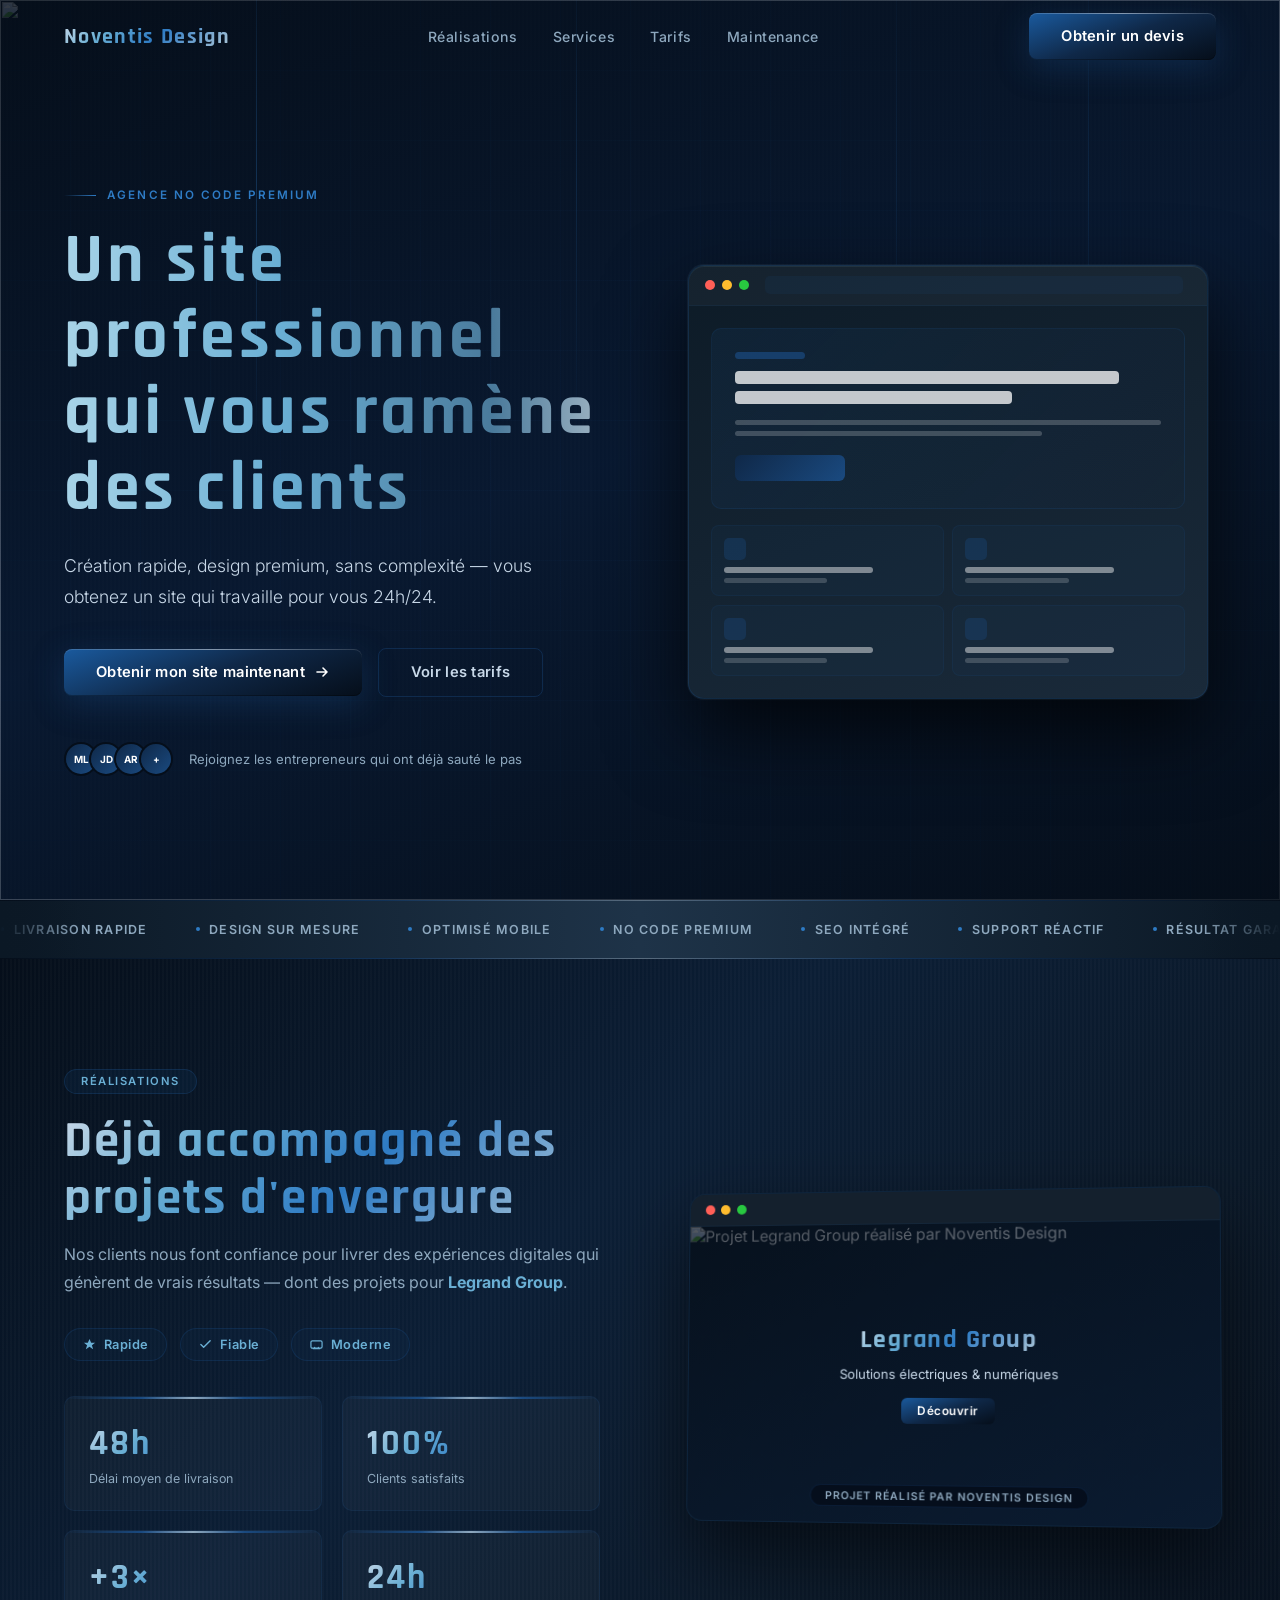
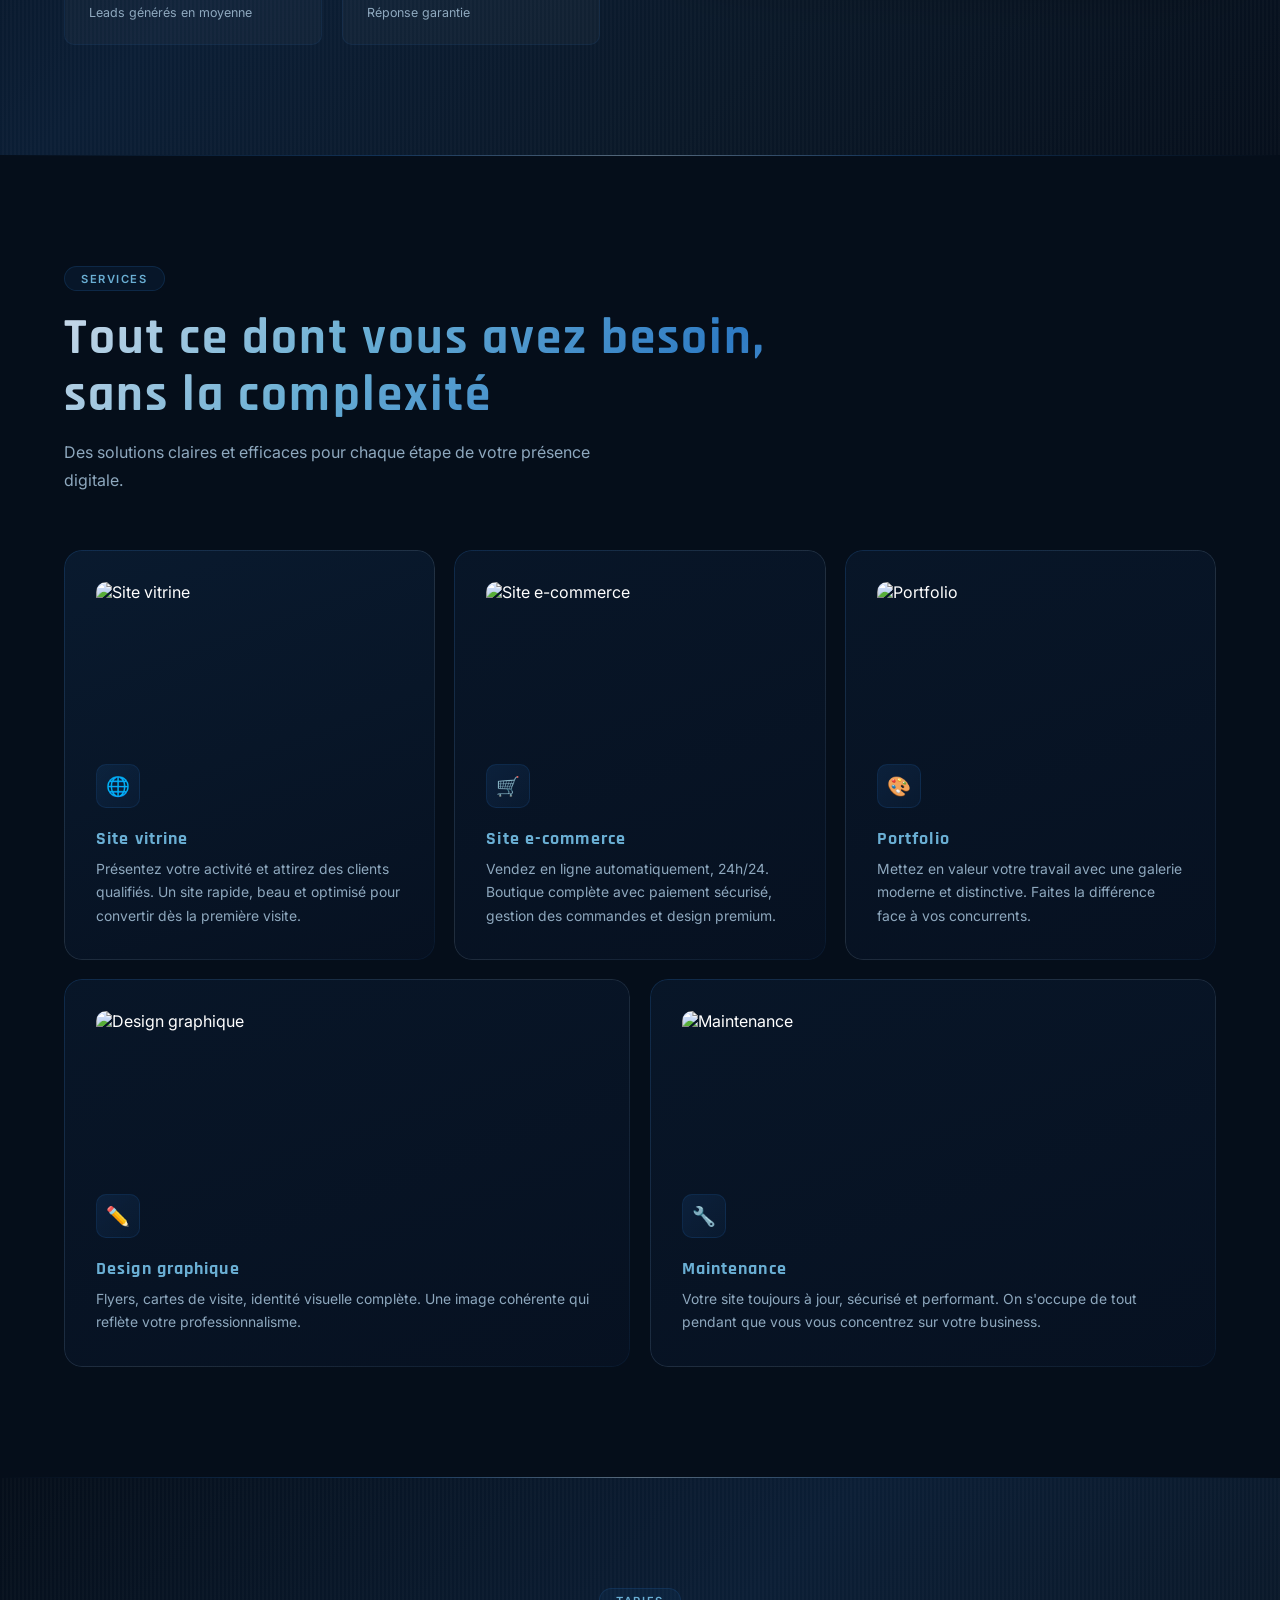
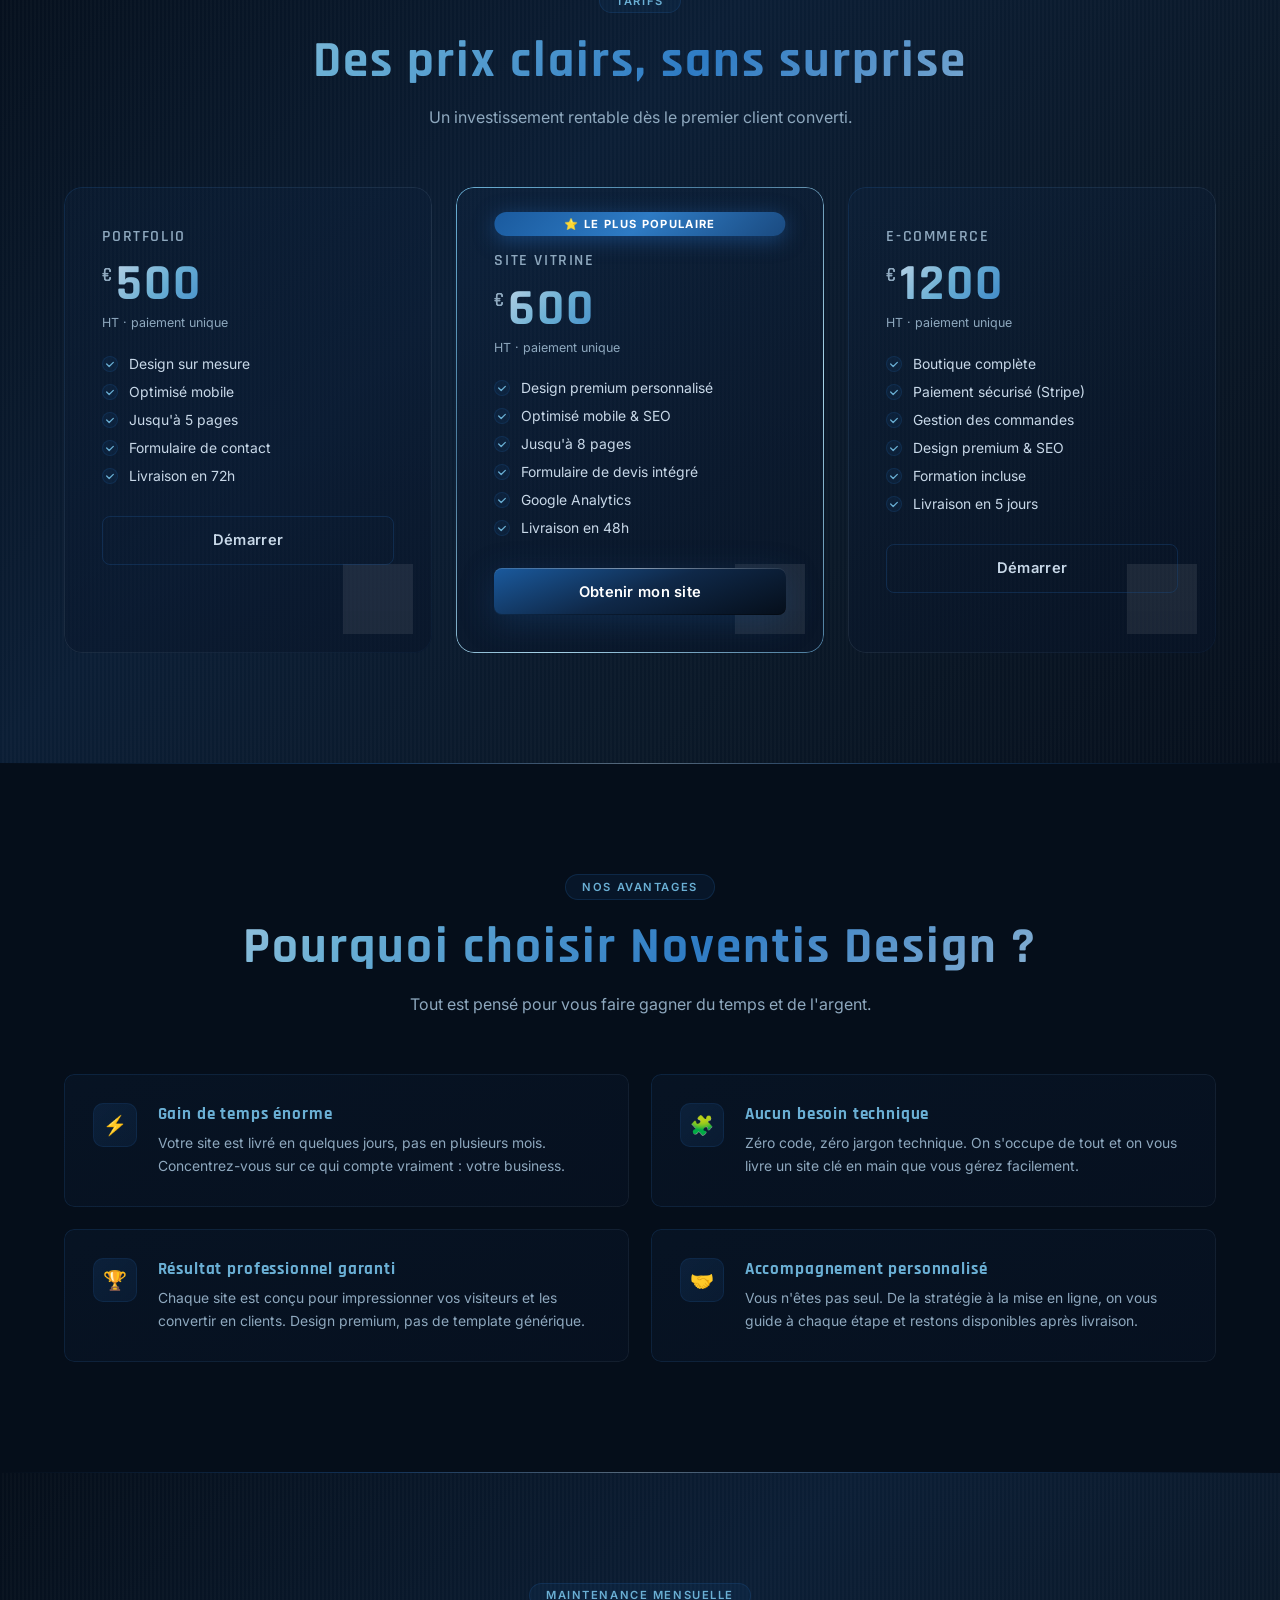
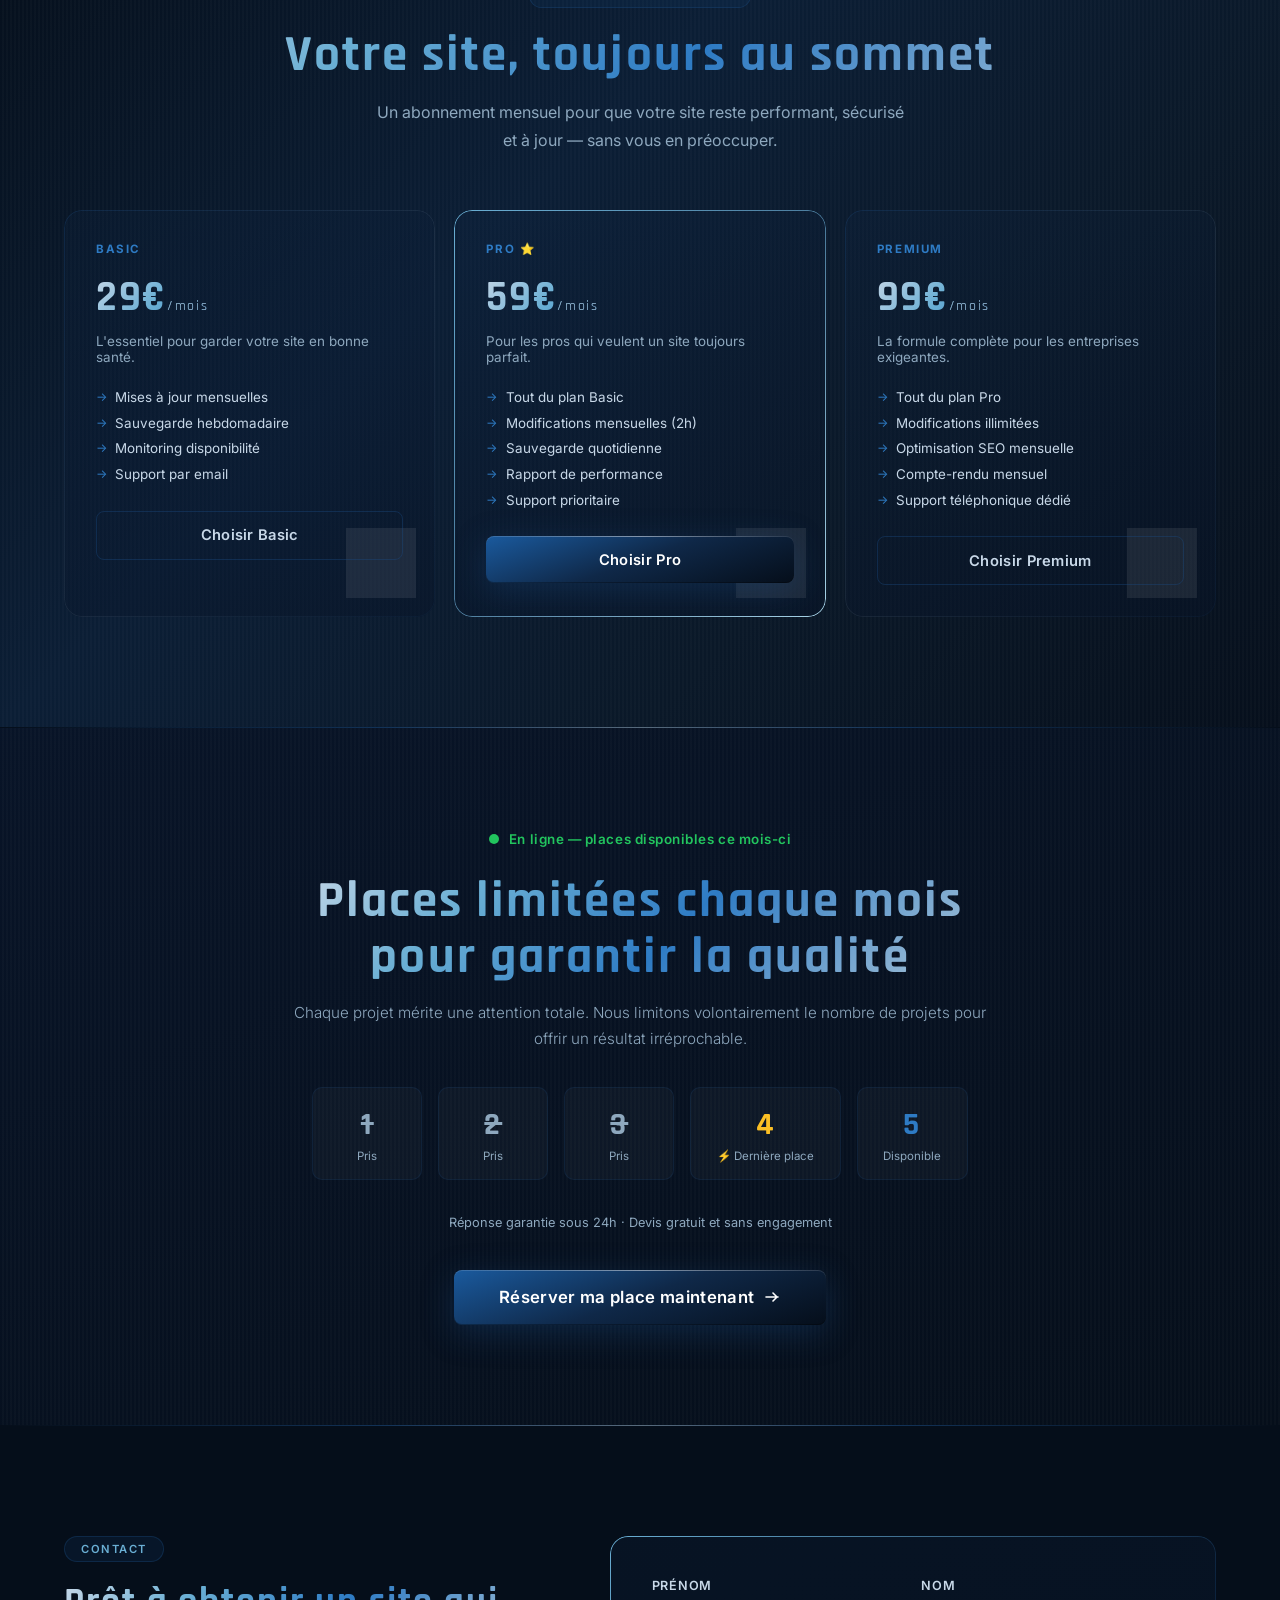
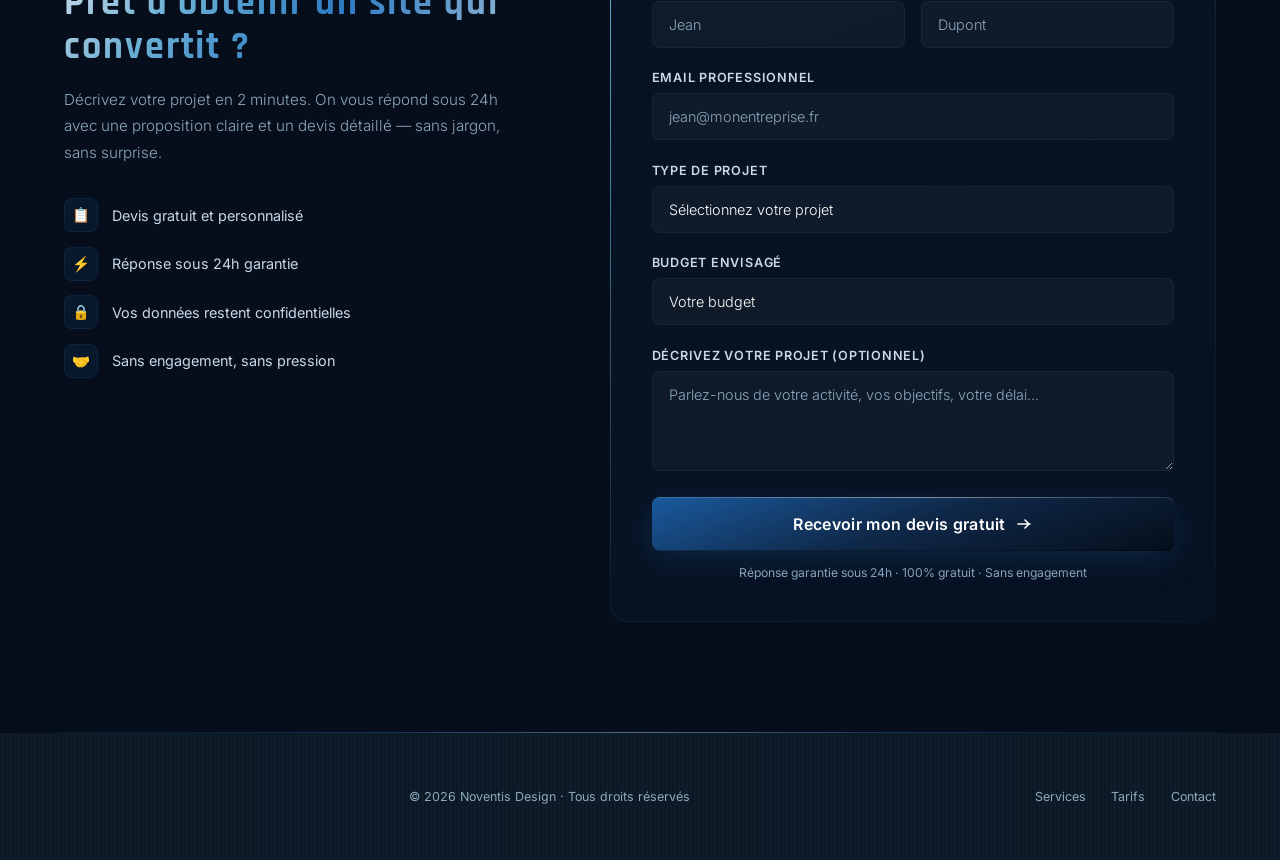
==== landing/novaride/index.html @ 743ad975 "Ajoute Nova Ride en Projet N°2 (Créations) + landing page integree dans /landing/novaride/" ====
<!DOCTYPE html>
<html lang="fr">
<head>
  <meta charset="UTF-8" />
  <meta name="viewport" content="width=device-width, initial-scale=1.0" />
  <title>Noventis Design — Agence Digitale No Code Premium</title>
  <meta name="description" content="Votre site professionnel livré rapidement. Design premium, no code, sans complexité. Demandez votre devis maintenant." />
  <link rel="preconnect" href="https://fonts.googleapis.com" />
  <link rel="preconnect" href="https://fonts.gstatic.com" crossorigin />
  <link href="https://fonts.googleapis.com/css2?family=Rajdhani:wght@400;500;600;700&family=Inter:wght@300;400;500;600&display=swap" rel="stylesheet" />
  <style>
    /* ════════════════════════════════════════════════════
       TOKENS — CAMAÏEU BLEU MÉTAL BROSSÉ
    ════════════════════════════════════════════════════ */
    :root {
      /* Palette métal acier — bleu nuit premium */
      --steel-deep:    #050E1A;
      --steel-night:   #0B1825;
      --steel-mid:     #0F2848;
      --steel-reflet:  #1A4A80;
      --steel-satin:   #2E7BC4;
      --steel-light:   #6AAFD4;
      --steel-grey:    #8EA8BE;
      --steel-cold:    #C8D8E8;
      --white:         #FFFFFF;

      /* Dégradés métal */
      --grad-surface: linear-gradient(135deg, #050E1A 0%, #0B1E35 40%, #0A1828 70%, #060F1C 100%);
      --grad-brushed: repeating-linear-gradient(90deg, transparent, transparent 2px, rgba(255,255,255,0.018) 2px, rgba(255,255,255,0.018) 4px);
      --grad-title: linear-gradient(135deg, #C8D8E8 0%, #6AAFD4 25%, #2E7BC4 55%, #B0C8D8 100%);
      --grad-btn: linear-gradient(160deg, #1A5A9E 0%, #0F2848 50%, #050E1A 100%);
      --grad-sep: linear-gradient(90deg, transparent 0%, #1A4A80 30%, #8EA8BE 50%, #1A4A80 70%, transparent 100%);
      --border-metal: linear-gradient(135deg, #1A4A80, #8EA8BE, #0F2848);

      /* Typographie */
      --f-head: 'Rajdhani', sans-serif;
      --f-body: 'Inter', sans-serif;

      /* Radii */
      --r: 10px;
      --r-lg: 18px;
    }

    /* ════════════════════════════════════════════════════
       RESET & BASE
    ════════════════════════════════════════════════════ */
    *, *::before, *::after { box-sizing: border-box; margin: 0; padding: 0; }
    html { scroll-behavior: smooth; font-size: 16px; }
    body {
      font-family: var(--f-body);
      background: var(--steel-deep);
      color: var(--white);
      overflow-x: hidden;
      -webkit-font-smoothing: antialiased;
    }
    img { display: block; max-width: 100%; }
    a { text-decoration: none; color: inherit; }
    ul { list-style: none; }

    /* ════════════════════════════════════════════════════
       UTILITAIRES
    ════════════════════════════════════════════════════ */
    .container { width: 90%; max-width: 1180px; margin: 0 auto; }

    /* Séparateur métal horizontal */
    .metal-sep {
      height: 1px;
      background: var(--grad-sep);
      opacity: 0.6;
      margin: 0;
    }

    /* Tag pill */
    .tag {
      display: inline-flex;
      align-items: center;
      gap: .5rem;
      font-family: var(--f-body);
      font-size: .7rem;
      font-weight: 600;
      letter-spacing: .14em;
      text-transform: uppercase;
      color: var(--steel-light);
      background: rgba(26,74,128,.15);
      border: 1px solid rgba(26,74,128,.35);
      border-radius: 99px;
      padding: .3rem 1rem;
      margin-bottom: 1.2rem;
    }

    /* Titres métal brossé */
    .section-title {
      font-family: var(--f-head);
      font-size: clamp(2rem, 4vw, 3.2rem);
      font-weight: 700;
      line-height: 1.1;
      letter-spacing: .04em;
      background: var(--grad-title);
      -webkit-background-clip: text;
      -webkit-text-fill-color: transparent;
      background-clip: text;
    }
    .section-sub {
      font-size: 1rem;
      color: var(--steel-grey);
      line-height: 1.75;
      max-width: 540px;
      margin-top: .9rem;
    }

    /* Boutons */
    .btn {
      display: inline-flex;
      align-items: center;
      gap: .55rem;
      font-family: var(--f-body);
      font-weight: 600;
      font-size: .92rem;
      padding: .9rem 2rem;
      border-radius: 8px;
      border: none;
      cursor: pointer;
      transition: all .4s ease;
      white-space: nowrap;
      letter-spacing: .02em;
    }
    .btn-primary {
      background: var(--grad-btn);
      color: var(--white);
      box-shadow: 0 1px 0 rgba(255,255,255,.12) inset,
                  0 -1px 0 rgba(0,0,0,.3) inset,
                  0 8px 32px rgba(26,74,128,.35);
      position: relative;
      overflow: hidden;
    }
    .btn-primary::before {
      content: '';
      position: absolute;
      top: 0; left: 0; right: 0;
      height: 1px;
      background: linear-gradient(90deg, transparent, rgba(255,255,255,.4), transparent);
    }
    .btn-primary:hover {
      transform: translateY(-2px);
      box-shadow: 0 1px 0 rgba(255,255,255,.2) inset,
                  0 -1px 0 rgba(0,0,0,.3) inset,
                  0 16px 48px rgba(26,74,128,.5);
      filter: brightness(1.15);
    }
    .btn-ghost {
      background: transparent;
      color: var(--steel-cold);
      border: 1px solid rgba(26,74,128,.4);
      position: relative;
      overflow: hidden;
    }
    .btn-ghost::after {
      content: '';
      position: absolute;
      inset: 0;
      background: linear-gradient(135deg, rgba(26,74,128,.1), transparent);
      opacity: 0;
      transition: opacity .4s;
    }
    .btn-ghost:hover { border-color: var(--steel-satin); color: var(--white); }
    .btn-ghost:hover::after { opacity: 1; }

    /* Fade-up animation */
    .fade-up {
      opacity: 0;
      transform: translateY(28px);
      transition: opacity .7s ease, transform .7s ease;
    }
    .fade-up.visible { opacity: 1; transform: translateY(0); }

    /* Carte avec effet shine au hover */
    .shine-card {
      position: relative;
      overflow: hidden;
    }
    .shine-card::after {
      content: '';
      position: absolute;
      top: -50%; left: -75%;
      width: 50%; height: 200%;
      background: linear-gradient(90deg, transparent, rgba(255,255,255,.06), transparent);
      transform: skewX(-15deg);
      transition: left .7s ease;
      pointer-events: none;
    }
    .shine-card:hover::after { left: 125%; }

    /* ════════════════════════════════════════════════════
       NAVBAR
    ════════════════════════════════════════════════════ */
    #navbar {
      position: fixed;
      top: 0; left: 0; right: 0;
      z-index: 1000;
      padding: .8rem 0;
      transition: background .4s, backdrop-filter .4s, box-shadow .4s;
    }
    #navbar.scrolled {
      background: rgba(4,10,20,.82);
      backdrop-filter: blur(18px) saturate(1.4);
      -webkit-backdrop-filter: blur(18px) saturate(1.4);
      box-shadow: 0 1px 0 rgba(26,74,128,.2),
                  0 4px 24px rgba(0,0,0,.4);
    }
    .nav-inner {
      display: flex;
      align-items: center;
      justify-content: space-between;
      gap: 2rem;
    }

    /* Logo dominant */
    .nav-logo-wrap {
      display: flex;
      align-items: center;
      position: relative;
    }
    .nav-logo {
      height: 180px;
      width: auto;
      filter: brightness(1.15) drop-shadow(0 0 18px rgba(46,122,196,.25))
              drop-shadow(0 4px 16px rgba(0,0,0,.5));
      transition: filter .4s ease;
    }
    .nav-logo:hover {
      filter: brightness(1.3) drop-shadow(0 0 28px rgba(46,122,196,.45))
              drop-shadow(0 4px 16px rgba(0,0,0,.5));
    }
    /* Shimmer animation sur le logo */
    @keyframes logo-shimmer {
      0%, 100% { filter: brightness(1.1) drop-shadow(0 0 16px rgba(46,122,196,.2)) drop-shadow(0 4px 12px rgba(0,0,0,.5)); }
      50% { filter: brightness(1.35) drop-shadow(0 0 32px rgba(168,212,232,.5)) drop-shadow(0 4px 16px rgba(0,0,0,.5)); }
    }
    .nav-logo { animation: logo-shimmer 4s ease-in-out infinite; }

    .nav-logo-fallback {
      display: none;
      font-family: var(--f-head);
      font-weight: 700;
      font-size: 1.4rem;
      letter-spacing: .06em;
      background: var(--grad-title);
      -webkit-background-clip: text;
      -webkit-text-fill-color: transparent;
      background-clip: text;
    }
    .nav-links {
      display: flex;
      gap: 2.2rem;
      align-items: center;
    }
    .nav-links a {
      font-size: .88rem;
      font-weight: 500;
      color: var(--steel-grey);
      letter-spacing: .04em;
      transition: color .3s;
      position: relative;
    }
    .nav-links a::after {
      content: '';
      position: absolute;
      bottom: -3px; left: 0; right: 0;
      height: 1px;
      background: var(--steel-satin);
      transform: scaleX(0);
      transition: transform .3s ease;
    }
    .nav-links a:hover { color: var(--white); }
    .nav-links a:hover::after { transform: scaleX(1); }
    .nav-cta { margin-left: .8rem; }
    .burger {
      display: none;
      flex-direction: column;
      gap: 5px;
      cursor: pointer;
      padding: 6px;
      background: none;
      border: none;
    }
    .burger span {
      display: block;
      width: 24px; height: 2px;
      background: var(--steel-cold);
      border-radius: 2px;
      transition: all .3s;
    }

    /* ════════════════════════════════════════════════════
       HERO
    ════════════════════════════════════════════════════ */
    #hero {
      min-height: 100vh;
      display: flex;
      align-items: center;
      position: relative;
      overflow: hidden;
      padding: 10rem 0 6rem;
    }

    /* Photo plein écran avec overlay métal */
    .hero-photo {
      position: absolute;
      inset: 0;
      z-index: 0;
    }
    .hero-photo img {
      width: 100%; height: 100%;
      object-fit: cover;
      object-position: center;
    }
    .hero-photo::after {
      content: '';
      position: absolute;
      inset: 0;
      background:
        linear-gradient(160deg, rgba(5,14,26,.82) 0%, rgba(10,30,60,.65) 50%, rgba(5,14,26,.9) 100%),
        var(--grad-brushed);
    }

    /* Grille lumineuse */
    .hero-grid-lines {
      position: absolute;
      inset: 0;
      z-index: 1;
      background-image:
        linear-gradient(rgba(26,74,128,.06) 1px, transparent 1px),
        linear-gradient(90deg, rgba(26,74,128,.06) 1px, transparent 1px);
      background-size: 70px 70px;
      mask-image: radial-gradient(ellipse 80% 80% at 50% 50%, black 20%, transparent 100%);
    }

    /* Lignes lumineuses animées */
    .hero-beams {
      position: absolute;
      inset: 0;
      z-index: 1;
      pointer-events: none;
      overflow: hidden;
    }
    .beam {
      position: absolute;
      width: 1px;
      height: 60%;
      top: -10%;
      background: linear-gradient(180deg, transparent, rgba(46,122,196,.3), transparent);
      animation: beam-fall 6s ease-in-out infinite;
    }
    .beam:nth-child(1) { left: 20%; animation-delay: 0s; }
    .beam:nth-child(2) { left: 45%; animation-delay: 1.8s; opacity: .6; }
    .beam:nth-child(3) { left: 70%; animation-delay: 3.6s; opacity: .4; }
    .beam:nth-child(4) { left: 85%; animation-delay: 2.5s; opacity: .5; }
    @keyframes beam-fall {
      0%, 100% { transform: translateY(-40px); opacity: 0; }
      20% { opacity: 1; }
      80% { opacity: .5; }
      100% { transform: translateY(100vh); opacity: 0; }
    }

    .hero-inner {
      position: relative;
      z-index: 2;
      display: grid;
      grid-template-columns: 1fr 1fr;
      align-items: center;
      gap: 5rem;
    }
    .hero-label {
      font-size: .73rem;
      font-weight: 600;
      letter-spacing: .18em;
      text-transform: uppercase;
      color: var(--steel-satin);
      margin-bottom: 1.3rem;
      display: flex;
      align-items: center;
      gap: .7rem;
    }
    .hero-label::before {
      content: '';
      display: block;
      width: 32px; height: 1px;
      background: linear-gradient(90deg, transparent, var(--steel-satin));
    }
    .hero-title {
      font-family: var(--f-head);
      font-size: clamp(2.6rem, 5.5vw, 4.4rem);
      font-weight: 700;
      line-height: 1.08;
      letter-spacing: .05em;
      background: var(--grad-title);
      -webkit-background-clip: text;
      -webkit-text-fill-color: transparent;
      background-clip: text;
    }
    /* Shimmer sur le titre hero */
    @keyframes shimmer-title {
      0% { background-position: -200% center; }
      100% { background-position: 200% center; }
    }
    .hero-title {
      background-size: 200% auto;
      animation: shimmer-title 5s linear infinite;
      background-image: linear-gradient(90deg,
        #A8D4E8 0%, #6AAFD4 20%, #4A7A9B 40%,
        #C5CDD4 55%, #A8D4E8 70%, #6AAFD4 85%, #4A7A9B 100%);
    }
    .hero-sub {
      font-size: 1.1rem;
      color: var(--steel-cold);
      line-height: 1.75;
      margin: 1.5rem 0 2.2rem;
      max-width: 480px;
      font-weight: 300;
    }
    .hero-actions { display: flex; gap: 1rem; flex-wrap: wrap; align-items: center; }
    .hero-trust {
      margin-top: 2.8rem;
      display: flex;
      align-items: center;
      gap: 1rem;
      font-size: .82rem;
      color: var(--steel-grey);
    }
    .trust-avatars { display: flex; }
    .trust-avatars span {
      display: flex;
      align-items: center;
      justify-content: center;
      width: 34px; height: 34px;
      border-radius: 50%;
      border: 2px solid var(--steel-deep);
      margin-left: -9px;
      font-size: .62rem;
      font-weight: 700;
      background: linear-gradient(135deg, var(--steel-mid), var(--steel-reflet));
      color: var(--white);
    }
    .trust-avatars span:first-child { margin-left: 0; }

    /* Mockup hero visuel */
    .hero-visual { display: flex; justify-content: center; }
    .mockup-wrap {
      width: 100%;
      max-width: 520px;
      animation: float 5.5s ease-in-out infinite;
    }
    @keyframes float {
      0%, 100% { transform: translateY(0) rotate(0deg); }
      50% { transform: translateY(-14px) rotate(.3deg); }
    }
    .mockup-screen {
      background: linear-gradient(160deg, #0D1B27, #1A2A3A);
      border: 1px solid rgba(26,74,128,.3);
      border-radius: 16px;
      overflow: hidden;
      box-shadow:
        0 0 0 1px rgba(168,212,232,.06),
        0 32px 80px rgba(0,0,0,.7),
        inset 0 1px 0 rgba(168,212,232,.08);
    }
    .mockup-bar {
      background: rgba(255,255,255,.03);
      border-bottom: 1px solid rgba(26,74,128,.15);
      padding: .65rem 1rem;
      display: flex;
      align-items: center;
      gap: .45rem;
    }
    .mockup-dot { width: 10px; height: 10px; border-radius: 50%; }
    .d1 { background: #FF5F57; } .d2 { background: #FEBC2E; } .d3 { background: #28C840; }
    .mockup-url {
      flex: 1; height: 18px;
      background: rgba(26,74,128,.12);
      border-radius: 5px; margin: 0 .5rem;
    }
    .mockup-body { padding: 1.4rem; }
    .mockup-hero-block {
      background: linear-gradient(135deg, rgba(26,74,128,.15), rgba(15,40,72,.08));
      border: 1px solid rgba(26,74,128,.2);
      border-radius: 10px;
      padding: 1.4rem;
      margin-bottom: 1rem;
    }
    .mk-tag { width: 70px; height: 7px; background: var(--steel-reflet); border-radius: 4px; margin-bottom: .8rem; opacity: .7; }
    .mk-h1 { width: 90%; height: 13px; background: rgba(255,255,255,.75); border-radius: 4px; margin-bottom: .4rem; }
    .mk-h2 { width: 65%; height: 13px; background: rgba(255,255,255,.75); border-radius: 4px; margin-bottom: 1rem; }
    .mk-p { width: 100%; height: 5px; background: rgba(255,255,255,.2); border-radius: 3px; margin-bottom: .4rem; }
    .mk-p.short { width: 72%; }
    .mk-btn { display: inline-block; width: 110px; height: 26px; background: linear-gradient(135deg, var(--steel-mid), var(--steel-reflet)); border-radius: 6px; margin-top: .8rem; }
    .mockup-cards { display: grid; grid-template-columns: 1fr 1fr; gap: .55rem; }
    .mk-card { background: rgba(26,74,128,.08); border: 1px solid rgba(26,74,128,.15); border-radius: 8px; padding: .75rem; }
    .mk-icon { width: 22px; height: 22px; background: rgba(26,74,128,.35); border-radius: 5px; margin-bottom: .45rem; }
    .mk-ct { width: 72%; height: 6px; background: rgba(255,255,255,.45); border-radius: 3px; margin-bottom: .3rem; }
    .mk-cs { width: 50%; height: 5px; background: rgba(255,255,255,.18); border-radius: 3px; }

    /* ════════════════════════════════════════════════════
       MARQUEE
    ════════════════════════════════════════════════════ */
    .marquee-section {
      padding: 1.3rem 0;
      overflow: hidden;
      background: linear-gradient(90deg, var(--steel-night), #1E3348, var(--steel-night));
      position: relative;
    }
    .marquee-section::before, .marquee-section::after {
      content: '';
      position: absolute;
      top: 0; bottom: 0;
      width: 80px;
      z-index: 1;
    }
    .marquee-section::before { left: 0; background: linear-gradient(90deg, var(--steel-night), transparent); }
    .marquee-section::after { right: 0; background: linear-gradient(-90deg, var(--steel-night), transparent); }
    .marquee-track {
      display: flex;
      gap: 3rem;
      animation: marquee 22s linear infinite;
      width: max-content;
    }
    @keyframes marquee {
      from { transform: translateX(0); }
      to { transform: translateX(-50%); }
    }
    .marquee-item {
      display: flex;
      align-items: center;
      gap: .6rem;
      font-size: .78rem;
      font-weight: 600;
      letter-spacing: .1em;
      text-transform: uppercase;
      color: var(--steel-grey);
      white-space: nowrap;
    }
    .marquee-dot { width: 4px; height: 4px; border-radius: 50%; background: var(--steel-satin); }

    /* ════════════════════════════════════════════════════
       PROOF / CRÉDIBILITÉ
    ════════════════════════════════════════════════════ */
    #proof {
      padding: 110px 0;
      background: var(--grad-surface);
      position: relative;
    }
    #proof::before {
      content: '';
      position: absolute;
      inset: 0;
      background: var(--grad-brushed);
      pointer-events: none;
    }
    .proof-inner {
      position: relative;
      z-index: 1;
      display: grid;
      grid-template-columns: 1fr 1fr;
      gap: 5rem;
      align-items: center;
    }
    .proof-badges { display: flex; gap: .8rem; flex-wrap: wrap; margin-top: 2rem; }
    .badge {
      display: flex;
      align-items: center;
      gap: .5rem;
      padding: .48rem 1.1rem;
      border: 1px solid rgba(26,74,128,.3);
      border-radius: 99px;
      font-size: .8rem;
      font-weight: 600;
      color: var(--steel-light);
      background: rgba(26,74,128,.08);
      letter-spacing: .04em;
    }
    .proof-stats {
      display: grid;
      grid-template-columns: 1fr 1fr;
      gap: 1.2rem;
      margin-top: 2.2rem;
    }
    .stat-box {
      background: rgba(255,255,255,.03);
      border: 1px solid rgba(26,74,128,.2);
      border-radius: var(--r);
      padding: 1.5rem;
      position: relative;
      overflow: hidden;
    }
    .stat-box::before {
      content: '';
      position: absolute;
      top: 0; left: 0; right: 0;
      height: 2px;
      background: var(--grad-sep);
    }
    .stat-num {
      font-family: var(--f-head);
      font-size: 2.2rem;
      font-weight: 700;
      letter-spacing: .06em;
      background: var(--grad-title);
      -webkit-background-clip: text;
      -webkit-text-fill-color: transparent;
      background-clip: text;
    }
    .stat-lbl { font-size: .78rem; color: var(--steel-grey); margin-top: .3rem; }

    /* Browser mockup Legrand */
    .browser-window {
      background: var(--steel-night);
      border: 1px solid rgba(26,74,128,.25);
      border-radius: 16px;
      overflow: hidden;
      box-shadow: 0 32px 80px rgba(0,0,0,.55);
      transform: perspective(1100px) rotateY(-6deg) rotateX(2deg);
      transition: transform .5s ease;
    }
    .browser-window:hover { transform: perspective(1100px) rotateY(0) rotateX(0); }
    .browser-top {
      background: rgba(255,255,255,.035);
      border-bottom: 1px solid rgba(26,74,128,.15);
      padding: .7rem 1rem;
      display: flex;
      align-items: center;
      gap: .4rem;
    }
    .bw-dot { width: 10px; height: 10px; border-radius: 50%; }
    .browser-content {
      height: 300px;
      position: relative;
      overflow: hidden;
    }
    .browser-content img {
      width: 100%; height: 100%;
      object-fit: cover;
      object-position: center;
      transition: transform .6s ease;
    }
    .browser-window:hover .browser-content img { transform: scale(1.04); }
    .browser-overlay {
      position: absolute;
      inset: 0;
      background: linear-gradient(160deg, rgba(5,14,26,.7) 0%, rgba(10,30,60,.5) 100%);
      display: flex;
      flex-direction: column;
      align-items: center;
      justify-content: center;
      gap: .6rem;
    }
    .browser-overlay h3 {
      font-family: var(--f-head);
      font-size: 1.6rem;
      font-weight: 700;
      letter-spacing: .06em;
      background: var(--grad-title);
      -webkit-background-clip: text;
      -webkit-text-fill-color: transparent;
      background-clip: text;
    }
    .browser-overlay p { font-size: .82rem; color: var(--steel-cold); }
    .mini-btn {
      display: inline-block;
      background: var(--grad-btn);
      color: var(--white);
      font-size: .74rem;
      font-weight: 600;
      padding: .38rem 1rem;
      border-radius: 6px;
      margin-top: .4rem;
      letter-spacing: .04em;
    }
    .legrand-label {
      position: absolute;
      bottom: 1rem; left: 50%;
      transform: translateX(-50%);
      font-size: .67rem;
      font-weight: 600;
      letter-spacing: .1em;
      text-transform: uppercase;
      color: var(--steel-grey);
      background: rgba(5,14,26,.85);
      border: 1px solid rgba(26,74,128,.25);
      border-radius: 99px;
      padding: .24rem .9rem;
      white-space: nowrap;
    }

    /* ════════════════════════════════════════════════════
       SERVICES
    ════════════════════════════════════════════════════ */
    #services {
      padding: 110px 0;
      position: relative;
      background: var(--steel-deep);
    }
    .section-head { margin-bottom: 3.5rem; }
    .services-grid {
      display: grid;
      grid-template-columns: repeat(3, 1fr);
      gap: 1.2rem;
    }
    .services-grid-bottom {
      display: grid;
      grid-template-columns: 1fr 1fr;
      gap: 1.2rem;
      margin-top: 1.2rem;
    }
    .service-card {
      background: linear-gradient(160deg, rgba(15,40,72,.3), rgba(8,20,40,.5));
      border-radius: var(--r-lg);
      padding: 2rem;
      transition: transform .4s ease, box-shadow .4s ease;
      cursor: default;
      position: relative;
      /* Border dégradé métal via pseudo-element */
    }
    .service-card::before {
      content: '';
      position: absolute;
      inset: 0;
      border-radius: var(--r-lg);
      padding: 1px;
      background: linear-gradient(135deg, rgba(26,74,128,.4), rgba(138,155,168,.2), rgba(26,74,128,.15));
      -webkit-mask: linear-gradient(#fff 0 0) content-box, linear-gradient(#fff 0 0);
      -webkit-mask-composite: xor;
      mask-composite: exclude;
      pointer-events: none;
    }
    .service-card:hover {
      transform: translateY(-6px);
      box-shadow: 0 24px 60px rgba(0,0,0,.4), 0 0 0 1px rgba(46,122,196,.12);
    }
    .service-card.featured {
      background: linear-gradient(160deg, rgba(26,74,128,.2), rgba(15,40,72,.3), rgba(8,20,40,.5));
    }
    /* Image dans les cartes service */
    .svc-img {
      width: 100%;
      height: 160px;
      border-radius: 10px;
      overflow: hidden;
      margin-bottom: 1.4rem;
    }
    .svc-img img {
      width: 100%; height: 100%;
      object-fit: cover;
      transition: transform .5s ease;
    }
    .service-card:hover .svc-img img { transform: scale(1.06); }
    .svc-icon {
      width: 44px; height: 44px;
      border-radius: 10px;
      background: linear-gradient(135deg, rgba(26,74,128,.25), rgba(15,40,72,.3));
      border: 1px solid rgba(26,74,128,.3);
      display: flex;
      align-items: center;
      justify-content: center;
      margin-bottom: 1.2rem;
      font-size: 1.2rem;
    }
    .svc-name {
      font-family: var(--f-head);
      font-size: 1.15rem;
      font-weight: 700;
      letter-spacing: .06em;
      color: var(--steel-light);
      margin-bottom: .5rem;
    }
    .svc-desc { font-size: .87rem; color: var(--steel-grey); line-height: 1.68; }

    /* ════════════════════════════════════════════════════
       PRICING
    ════════════════════════════════════════════════════ */
    #pricing {
      padding: 110px 0;
      background: var(--grad-surface);
      position: relative;
    }
    #pricing::before {
      content: '';
      position: absolute;
      inset: 0;
      background: var(--grad-brushed);
      pointer-events: none;
    }
    .pricing-grid {
      display: grid;
      grid-template-columns: repeat(3, 1fr);
      gap: 1.5rem;
      margin-top: 3rem;
      position: relative;
      z-index: 1;
    }
    .price-card {
      background: linear-gradient(160deg, rgba(15,40,72,.25), rgba(8,20,40,.6));
      border-radius: var(--r-lg);
      padding: 2.4rem;
      position: relative;
      transition: transform .4s ease, box-shadow .4s ease;
    }
    .price-card::before {
      content: '';
      position: absolute;
      inset: 0;
      border-radius: var(--r-lg);
      padding: 1px;
      background: linear-gradient(135deg, rgba(26,74,128,.35), rgba(138,155,168,.15), rgba(26,74,128,.1));
      -webkit-mask: linear-gradient(#fff 0 0) content-box, linear-gradient(#fff 0 0);
      -webkit-mask-composite: xor;
      mask-composite: exclude;
      pointer-events: none;
    }
    .price-card:hover { transform: translateY(-6px); box-shadow: 0 28px 64px rgba(0,0,0,.45); }
    .price-card.popular::before {
      background: linear-gradient(135deg, #6AAFD4, #4A7A9B, #A8D4E8, #4A7A9B);
    }
    .popular-badge {
      position: absolute;
      top: -14px; left: 50%;
      transform: translateX(-50%);
      background: linear-gradient(135deg, #1A5A9E, #2E7BC4, #1A4A80);
      color: var(--white);
      font-size: .7rem;
      font-weight: 700;
      letter-spacing: .12em;
      text-transform: uppercase;
      padding: .32rem 1.4rem;
      border-radius: 99px;
      white-space: nowrap;
      text-align: center;
      display: flex;
      align-items: center;
      justify-content: center;
      gap: .3rem;
      box-shadow: 0 4px 20px rgba(30,90,158,.6);
    }
    .price-type {
      font-family: var(--f-head);
      font-size: 1rem;
      font-weight: 600;
      letter-spacing: .1em;
      text-transform: uppercase;
      color: var(--steel-grey);
      margin-bottom: .8rem;
    }
    .price-amount {
      font-family: var(--f-head);
      font-size: 3.2rem;
      font-weight: 700;
      line-height: 1;
      letter-spacing: .04em;
      background: var(--grad-title);
      -webkit-background-clip: text;
      -webkit-text-fill-color: transparent;
      background-clip: text;
    }
    .price-amount span {
      font-size: 1.2rem;
      font-weight: 500;
      -webkit-text-fill-color: var(--steel-grey);
      vertical-align: super;
      margin-right: .1rem;
    }
    .price-ht { font-size: .78rem; color: var(--steel-grey); margin: .3rem 0 1.6rem; }
    .price-features { display: flex; flex-direction: column; gap: .75rem; margin-bottom: 2rem; }
    .pf-item {
      display: flex;
      align-items: center;
      gap: .65rem;
      font-size: .87rem;
      color: var(--steel-cold);
    }
    .pf-item::before {
      content: '';
      display: block;
      width: 16px; height: 16px;
      border-radius: 50%;
      flex-shrink: 0;
      background: rgba(26,74,128,.15) url("data:image/svg+xml,%3Csvg xmlns='http://www.w3.org/2000/svg' viewBox='0 0 12 12'%3E%3Cpath d='M2 6l3 3 5-5' stroke='%236AAFD4' stroke-width='1.5' fill='none' stroke-linecap='round' stroke-linejoin='round'/%3E%3C/svg%3E") no-repeat center / 10px;
      border: 1px solid rgba(26,74,128,.3);
    }

    /* ════════════════════════════════════════════════════
       WHY US
    ════════════════════════════════════════════════════ */
    #why {
      padding: 110px 0;
      background: var(--steel-deep);
    }
    .why-grid {
      display: grid;
      grid-template-columns: 1fr 1fr;
      gap: 1.4rem;
      margin-top: 3rem;
    }
    .why-card {
      display: flex;
      gap: 1.3rem;
      align-items: flex-start;
      background: linear-gradient(160deg, rgba(15,40,72,.2), rgba(8,20,40,.4));
      border-radius: var(--r);
      padding: 1.8rem;
      transition: transform .4s ease;
      position: relative;
    }
    .why-card::before {
      content: '';
      position: absolute;
      inset: 0;
      border-radius: var(--r);
      padding: 1px;
      background: linear-gradient(135deg, rgba(26,74,128,.3), rgba(138,155,168,.1));
      -webkit-mask: linear-gradient(#fff 0 0) content-box, linear-gradient(#fff 0 0);
      -webkit-mask-composite: xor;
      mask-composite: exclude;
      pointer-events: none;
    }
    .why-card:hover { transform: translateY(-4px); }
    .why-icon {
      width: 44px; height: 44px; flex-shrink: 0;
      border-radius: 10px;
      background: linear-gradient(135deg, rgba(26,74,128,.25), rgba(15,40,72,.4));
      border: 1px solid rgba(26,74,128,.25);
      display: flex;
      align-items: center;
      justify-content: center;
      font-size: 1.2rem;
    }
    .why-content h3 {
      font-family: var(--f-head);
      font-size: 1.05rem;
      font-weight: 700;
      letter-spacing: .05em;
      color: var(--steel-light);
      margin-bottom: .45rem;
    }
    .why-content p { font-size: .87rem; color: var(--steel-grey); line-height: 1.65; }

    /* ════════════════════════════════════════════════════
       MAINTENANCE
    ════════════════════════════════════════════════════ */
    #maintenance {
      padding: 110px 0;
      background: var(--grad-surface);
      position: relative;
    }
    #maintenance::before {
      content: '';
      position: absolute;
      inset: 0;
      background: var(--grad-brushed);
      pointer-events: none;
    }
    .maint-grid {
      display: grid;
      grid-template-columns: repeat(3, 1fr);
      gap: 1.2rem;
      margin-top: 3rem;
      position: relative;
      z-index: 1;
    }
    .maint-card {
      background: linear-gradient(160deg, rgba(15,40,72,.2), rgba(8,20,40,.5));
      border-radius: var(--r-lg);
      padding: 2rem;
      transition: transform .4s ease;
      position: relative;
    }
    .maint-card::before {
      content: '';
      position: absolute;
      inset: 0;
      border-radius: var(--r-lg);
      padding: 1px;
      background: linear-gradient(135deg, rgba(26,74,128,.3), rgba(138,155,168,.12), rgba(26,74,128,.1));
      -webkit-mask: linear-gradient(#fff 0 0) content-box, linear-gradient(#fff 0 0);
      -webkit-mask-composite: xor;
      mask-composite: exclude;
      pointer-events: none;
    }
    .maint-card:hover { transform: translateY(-5px); }
    .maint-card.popular::before {
      background: linear-gradient(135deg, #6AAFD4, #4A7A9B, #A8D4E8);
    }
    .maint-tier {
      font-size: .72rem;
      font-weight: 700;
      letter-spacing: .14em;
      text-transform: uppercase;
      color: var(--steel-satin);
      margin-bottom: .9rem;
    }
    .maint-price {
      font-family: var(--f-head);
      font-size: 2.6rem;
      font-weight: 700;
      letter-spacing: .04em;
      background: var(--grad-title);
      -webkit-background-clip: text;
      -webkit-text-fill-color: transparent;
      background-clip: text;
    }
    .maint-price sub { font-size: .9rem; font-weight: 400; -webkit-text-fill-color: var(--steel-grey); vertical-align: baseline; }
    .maint-desc { font-size: .84rem; color: var(--steel-grey); margin: .6rem 0 1.5rem; }
    .maint-features { display: flex; flex-direction: column; gap: .6rem; margin-bottom: 1.8rem; }
    .maint-f {
      font-size: .84rem;
      color: var(--steel-cold);
      padding-left: 1.2rem;
      position: relative;
    }
    .maint-f::before {
      content: '→';
      position: absolute;
      left: 0;
      color: var(--steel-satin);
      font-size: .75rem;
    }

    /* ════════════════════════════════════════════════════
       URGENCY
    ════════════════════════════════════════════════════ */
    #urgency {
      padding: 100px 0;
      background: linear-gradient(160deg, rgba(8,20,40,.95), rgba(5,14,26,1));
      position: relative;
    }
    #urgency::before {
      content: '';
      position: absolute;
      inset: 0;
      background: var(--grad-brushed);
      pointer-events: none;
    }
    .urgency-inner {
      position: relative;
      z-index: 1;
      text-align: center;
      max-width: 700px;
      margin: 0 auto;
    }
    .urgency-pulse {
      display: inline-flex;
      align-items: center;
      gap: .65rem;
      margin-bottom: 1.6rem;
    }
    .pulse-dot {
      width: 10px; height: 10px;
      border-radius: 50%;
      background: #22C55E;
      box-shadow: 0 0 0 0 rgba(34,197,94,.4);
      animation: pulse 2.2s ease-out infinite;
    }
    @keyframes pulse {
      0% { box-shadow: 0 0 0 0 rgba(34,197,94,.4); }
      70% { box-shadow: 0 0 0 12px rgba(34,197,94,0); }
      100% { box-shadow: 0 0 0 0 rgba(34,197,94,0); }
    }
    .urgency-slots {
      display: flex;
      justify-content: center;
      gap: 1rem;
      margin: 2.2rem 0;
      flex-wrap: wrap;
    }
    .slot {
      display: flex;
      flex-direction: column;
      align-items: center;
      background: rgba(255,255,255,.03);
      border: 1px solid rgba(26,74,128,.2);
      border-radius: var(--r);
      padding: 1rem 1.6rem;
      min-width: 110px;
    }
    .slot-num {
      font-family: var(--f-head);
      font-size: 2rem;
      font-weight: 700;
      letter-spacing: .06em;
    }
    .slot-lbl { font-size: .72rem; color: var(--steel-grey); margin-top: .25rem; }
    .slot.taken .slot-num { color: var(--steel-grey); text-decoration: line-through; }
    .slot.available .slot-num { color: var(--steel-satin); }
    .slot.last .slot-num { color: #FBBF24; }

    /* ════════════════════════════════════════════════════
       CONTACT
    ════════════════════════════════════════════════════ */
    #contact {
      padding: 110px 0;
      background: var(--steel-deep);
    }
    .contact-inner {
      display: grid;
      grid-template-columns: 1fr 1.3fr;
      gap: 5rem;
      align-items: start;
    }
    .contact-info h2 {
      font-family: var(--f-head);
      font-size: clamp(1.9rem, 3vw, 2.6rem);
      font-weight: 700;
      letter-spacing: .05em;
      background: var(--grad-title);
      -webkit-background-clip: text;
      -webkit-text-fill-color: transparent;
      background-clip: text;
      line-height: 1.15;
      margin-bottom: 1.1rem;
    }
    .contact-info p {
      font-size: .95rem;
      color: var(--steel-grey);
      line-height: 1.75;
      margin-bottom: 2rem;
      font-weight: 300;
    }
    .contact-promises { display: flex; flex-direction: column; gap: .9rem; }
    .cp { display: flex; align-items: center; gap: .9rem; font-size: .9rem; color: var(--steel-cold); }
    .cp-icon {
      width: 34px; height: 34px; flex-shrink: 0;
      border-radius: 8px;
      background: linear-gradient(135deg, rgba(26,74,128,.2), rgba(15,40,72,.3));
      border: 1px solid rgba(26,74,128,.25);
      display: flex;
      align-items: center;
      justify-content: center;
      font-size: .9rem;
    }
    .contact-form {
      background: linear-gradient(160deg, rgba(15,40,72,.2), rgba(8,20,40,.55));
      border-radius: var(--r-lg);
      padding: 2.6rem;
      position: relative;
    }
    .contact-form::before {
      content: '';
      position: absolute;
      inset: 0;
      border-radius: var(--r-lg);
      padding: 1px;
      background: linear-gradient(135deg, #6AAFD4 0%, rgba(26,74,128,.3) 50%, rgba(15,40,72,.2) 100%);
      -webkit-mask: linear-gradient(#fff 0 0) content-box, linear-gradient(#fff 0 0);
      -webkit-mask-composite: xor;
      mask-composite: exclude;
      pointer-events: none;
    }
    .form-group { margin-bottom: 1.4rem; }
    .form-group label {
      display: block;
      font-size: .79rem;
      font-weight: 600;
      color: var(--steel-cold);
      letter-spacing: .06em;
      text-transform: uppercase;
      margin-bottom: .5rem;
    }
    .form-group input,
    .form-group select,
    .form-group textarea {
      width: 100%;
      background: rgba(255,255,255,.035);
      border: 1px solid rgba(26,74,128,.25);
      border-radius: 8px;
      padding: .88rem 1rem;
      color: var(--white);
      font-family: var(--f-body);
      font-size: .9rem;
      font-weight: 300;
      transition: border-color .3s, box-shadow .3s;
      outline: none;
      appearance: none;
    }
    .form-group input::placeholder,
    .form-group textarea::placeholder { color: var(--steel-grey); }
    .form-group input:focus,
    .form-group select:focus,
    .form-group textarea:focus {
      border-color: var(--steel-satin);
      box-shadow: 0 0 0 3px rgba(46,122,196,.1);
    }
    .form-group select option { background: var(--steel-night); }
    .form-group textarea { resize: vertical; min-height: 100px; }
    .form-row { display: grid; grid-template-columns: 1fr 1fr; gap: 1rem; }
    .form-submit {
      width: 100%;
      justify-content: center;
      font-size: 1rem;
      padding: 1.05rem;
      border-radius: 8px;
    }
    .form-note {
      text-align: center;
      font-size: .76rem;
      color: var(--steel-grey);
      margin-top: .9rem;
    }

    /* ════════════════════════════════════════════════════
       FOOTER
    ════════════════════════════════════════════════════ */
    footer {
      padding: 3.5rem 0;
      background: var(--steel-night);
      position: relative;
    }
    footer::before {
      content: '';
      position: absolute;
      inset: 0;
      background: var(--grad-brushed);
      pointer-events: none;
    }
    .footer-inner {
      position: relative;
      z-index: 1;
      display: flex;
      justify-content: space-between;
      align-items: center;
      gap: 2rem;
      flex-wrap: wrap;
    }
    .footer-logo {
      height: 120px;
      filter: brightness(1.1) drop-shadow(0 0 10px rgba(46,122,196,.15));
    }
    .footer-copy { font-size: .78rem; color: var(--steel-grey); }
    .footer-links { display: flex; gap: 1.6rem; }
    .footer-links a { font-size: .78rem; color: var(--steel-grey); transition: color .3s; }
    .footer-links a:hover { color: var(--steel-light); }

    /* ════════════════════════════════════════════════════
       MOBILE MENU
    ════════════════════════════════════════════════════ */
    .mobile-menu {
      display: none;
      position: fixed;
      inset: 0;
      background: rgba(4,10,20,.96);
      backdrop-filter: blur(20px);
      z-index: 999;
      flex-direction: column;
      align-items: center;
      justify-content: center;
      gap: 2.5rem;
    }
    .mobile-menu.open { display: flex; }
    .mobile-menu a {
      font-family: var(--f-head);
      font-size: 2.2rem;
      font-weight: 700;
      letter-spacing: .08em;
      background: var(--grad-title);
      -webkit-background-clip: text;
      -webkit-text-fill-color: transparent;
      background-clip: text;
      transition: filter .3s;
    }
    .mobile-menu a:hover { filter: brightness(1.3); }
    .mobile-close {
      position: absolute;
      top: 1.8rem; right: 1.8rem;
      background: none;
      border: none;
      color: var(--steel-grey);
      font-size: 1.6rem;
      cursor: pointer;
    }

    /* ════════════════════════════════════════════════════
       RESPONSIVE
    ════════════════════════════════════════════════════ */
    @media (max-width: 1024px) {
      .hero-inner { grid-template-columns: 1fr; gap: 3rem; }
      .hero-visual { order: -1; }
      .mockup-wrap { max-width: 440px; margin: 0 auto; }
      .proof-inner { grid-template-columns: 1fr; gap: 3.5rem; }
      .services-grid { grid-template-columns: repeat(2, 1fr); }
      .pricing-grid { grid-template-columns: 1fr 1fr; }
      .pricing-grid .price-card:last-child { grid-column: 1/-1; max-width: 380px; margin: 0 auto; width: 100%; }
      .contact-inner { grid-template-columns: 1fr; gap: 3rem; }
      .maint-grid { grid-template-columns: 1fr 1fr; }
      .maint-grid .maint-card:last-child { grid-column: 1/-1; max-width: 380px; margin: 0 auto; width: 100%; }
      .nav-logo { height: 130px; }
    }
    @media (max-width: 768px) {
      .nav-links, .nav-cta { display: none; }
      .burger { display: flex; }
      .nav-logo { height: 90px; }
      .services-grid { grid-template-columns: 1fr; }
      .pricing-grid { grid-template-columns: 1fr; }
      .pricing-grid .price-card:last-child { grid-column: auto; max-width: 100%; }
      .why-grid { grid-template-columns: 1fr; }
      .maint-grid { grid-template-columns: 1fr; }
      .maint-grid .maint-card:last-child { grid-column: auto; max-width: 100%; }
      .form-row { grid-template-columns: 1fr; }
      .footer-inner { flex-direction: column; text-align: center; }
      .proof-stats { grid-template-columns: 1fr 1fr; }
      #hero, #proof, #services, #pricing, #why, #maintenance, #urgency, #contact { padding: 70px 0; }
    }
    @media (max-width: 480px) {
      .hero-actions { flex-direction: column; }
      .hero-actions .btn { width: 100%; justify-content: center; }
      .proof-stats { grid-template-columns: 1fr; }
      .urgency-slots { gap: .6rem; }
    }

    /* ════════════════════════════════════════════════════
       FILIGRANE LEGRAND GROUP
    ════════════════════════════════════════════════════ */
    .card-watermark {
      position: absolute;
      bottom: 1.2rem;
      right: 1.2rem;
      width: 70px;
      height: 70px;
      background-image: url('[data-uri]');
      background-size: contain;
      background-repeat: no-repeat;
      background-position: center;
      opacity: 0.08;
      pointer-events: none;
      z-index: 0;
      filter: grayscale(1) brightness(3);
    }
    .price-card > *:not(.card-watermark),
    .maint-card > *:not(.card-watermark) {
      position: relative;
      z-index: 1;
    }
  </style>
</head>
<body>

  <!-- ═══ NAVBAR ═══════════════════════════════════════════════════ -->
  <nav id="navbar" role="navigation" aria-label="Navigation principale">
    <div class="container nav-inner">

      <a href="#hero" class="nav-logo-wrap" aria-label="Noventis Design — accueil">
        <img
          src="../.claude/Noventis/logo-noventis-final.svg"
          alt="Noventis Design"
          class="nav-logo"
          onerror="this.style.display='none';document.querySelector('.nav-logo-fallback').style.display='block'"
        />
        <span class="nav-logo-fallback">Noventis Design</span>
      </a>

      <ul class="nav-links">
        <li><a href="#proof">Réalisations</a></li>
        <li><a href="#services">Services</a></li>
        <li><a href="#pricing">Tarifs</a></li>
        <li><a href="#maintenance">Maintenance</a></li>
      </ul>
      <a href="#contact" class="btn btn-primary nav-cta">Obtenir un devis</a>
      <button class="burger" aria-label="Ouvrir le menu" id="burgerBtn">
        <span></span><span></span><span></span>
      </button>
    </div>
  </nav>

  <!-- Mobile menu -->
  <div class="mobile-menu" id="mobileMenu" role="dialog" aria-modal="true" aria-label="Menu navigation">
    <button class="mobile-close" id="mobileClose" aria-label="Fermer">✕</button>
    <a href="#proof" class="mobile-link">Réalisations</a>
    <a href="#services" class="mobile-link">Services</a>
    <a href="#pricing" class="mobile-link">Tarifs</a>
    <a href="#maintenance" class="mobile-link">Maintenance</a>
    <a href="#contact" class="btn btn-primary mobile-link" style="margin-top:1rem">Obtenir un devis</a>
  </div>

  <!-- ═══ HERO ══════════════════════════════════════════════════════ -->
  <section id="hero" aria-label="Introduction">
    <!-- Photo plein écran -->
    <div class="hero-photo">
      <img
        src="https://images.unsplash.com/photo-1497366216548-37526070297c?w=1800&q=80&fit=crop&auto=format"
        alt=""
        aria-hidden="true"
        loading="eager"
      />
    </div>
    <!-- Grille lumineuse -->
    <div class="hero-grid-lines" aria-hidden="true"></div>
    <!-- Faisceaux lumineux -->
    <div class="hero-beams" aria-hidden="true">
      <div class="beam"></div>
      <div class="beam"></div>
      <div class="beam"></div>
      <div class="beam"></div>
    </div>

    <div class="container hero-inner">

      <!-- Texte gauche -->
      <div class="hero-text fade-up">
        <div class="hero-label">Agence No Code Premium</div>
        <h1 class="hero-title">
          Un site professionnel<br>qui vous ramène<br>des clients
        </h1>
        <p class="hero-sub">
          Création rapide, design premium, sans complexité — vous obtenez un site qui travaille pour vous 24h/24.
        </p>
        <div class="hero-actions">
          <a href="#contact" class="btn btn-primary">
            Obtenir mon site maintenant
            <svg width="16" height="16" viewBox="0 0 16 16" fill="none" aria-hidden="true"><path d="M3 8h10M9 4l4 4-4 4" stroke="currentColor" stroke-width="1.6" stroke-linecap="round" stroke-linejoin="round"/></svg>
          </a>
          <a href="#pricing" class="btn btn-ghost">Voir les tarifs</a>
        </div>
        <div class="hero-trust">
          <div class="trust-avatars">
            <span aria-hidden="true">ML</span>
            <span aria-hidden="true">JD</span>
            <span aria-hidden="true">AR</span>
            <span aria-hidden="true">+</span>
          </div>
          <span>Rejoignez les entrepreneurs qui ont déjà sauté le pas</span>
        </div>
      </div>

      <!-- Mockup droite -->
      <div class="hero-visual fade-up" style="transition-delay:.15s">
        <div class="mockup-wrap">
          <div class="mockup-screen">
            <div class="mockup-bar">
              <div class="mockup-dot d1"></div>
              <div class="mockup-dot d2"></div>
              <div class="mockup-dot d3"></div>
              <div class="mockup-url"></div>
            </div>
            <div class="mockup-body">
              <div class="mockup-hero-block">
                <div class="mk-tag"></div>
                <div class="mk-h1"></div>
                <div class="mk-h2"></div>
                <div class="mk-p"></div>
                <div class="mk-p short"></div>
                <div class="mk-btn"></div>
              </div>
              <div class="mockup-cards">
                <div class="mk-card"><div class="mk-icon"></div><div class="mk-ct"></div><div class="mk-cs"></div></div>
                <div class="mk-card"><div class="mk-icon"></div><div class="mk-ct"></div><div class="mk-cs"></div></div>
                <div class="mk-card"><div class="mk-icon"></div><div class="mk-ct"></div><div class="mk-cs"></div></div>
                <div class="mk-card"><div class="mk-icon"></div><div class="mk-ct"></div><div class="mk-cs"></div></div>
              </div>
            </div>
          </div>
        </div>
      </div>
    </div>
  </section>

  <!-- ═══ MARQUEE ════════════════════════════════════════════════════ -->
  <div class="metal-sep"></div>
  <div class="marquee-section" aria-hidden="true">
    <div class="marquee-track">
      <div class="marquee-item"><div class="marquee-dot"></div> Livraison rapide</div>
      <div class="marquee-item"><div class="marquee-dot"></div> Design sur mesure</div>
      <div class="marquee-item"><div class="marquee-dot"></div> Optimisé mobile</div>
      <div class="marquee-item"><div class="marquee-dot"></div> No Code premium</div>
      <div class="marquee-item"><div class="marquee-dot"></div> SEO intégré</div>
      <div class="marquee-item"><div class="marquee-dot"></div> Support réactif</div>
      <div class="marquee-item"><div class="marquee-dot"></div> Résultat garanti</div>
      <div class="marquee-item"><div class="marquee-dot"></div> Livraison rapide</div>
      <div class="marquee-item"><div class="marquee-dot"></div> Design sur mesure</div>
      <div class="marquee-item"><div class="marquee-dot"></div> Optimisé mobile</div>
      <div class="marquee-item"><div class="marquee-dot"></div> No Code premium</div>
      <div class="marquee-item"><div class="marquee-dot"></div> SEO intégré</div>
      <div class="marquee-item"><div class="marquee-dot"></div> Support réactif</div>
      <div class="marquee-item"><div class="marquee-dot"></div> Résultat garanti</div>
    </div>
  </div>
  <div class="metal-sep"></div>

  <!-- ═══ PROOF ═══════════════════════════════════════════════════════ -->
  <section id="proof" aria-label="Réalisations et crédibilité">
    <div class="container proof-inner">

      <div class="fade-up">
        <div class="tag">Réalisations</div>
        <h2 class="section-title">Déjà accompagné des projets d'envergure</h2>
        <p class="section-sub">
          Nos clients nous font confiance pour livrer des expériences digitales qui génèrent de vrais résultats — dont des projets pour <strong style="color:var(--steel-light)">Legrand Group</strong>.
        </p>
        <div class="proof-badges">
          <div class="badge">
            <svg width="13" height="13" viewBox="0 0 14 14" fill="none" aria-hidden="true"><path d="M7 1L8.8 5.1H13L9.6 7.9L10.9 12L7 9.4L3.1 12L4.4 7.9L1 5.1H5.2L7 1Z" fill="#6AAFD4"/></svg>
            Rapide
          </div>
          <div class="badge">
            <svg width="13" height="13" viewBox="0 0 14 14" fill="none" aria-hidden="true"><path d="M2 7L5 10L12 3" stroke="#6AAFD4" stroke-width="1.5" stroke-linecap="round" stroke-linejoin="round"/></svg>
            Fiable
          </div>
          <div class="badge">
            <svg width="13" height="13" viewBox="0 0 14 14" fill="none" aria-hidden="true"><rect x="1" y="3" width="12" height="8" rx="1.5" stroke="#6AAFD4" stroke-width="1.3"/><path d="M5 10v1.5M9 10v1.5M3.5 11.5h7" stroke="#6AAFD4" stroke-width="1.3" stroke-linecap="round"/></svg>
            Moderne
          </div>
        </div>
        <div class="proof-stats">
          <div class="stat-box fade-up"><div class="stat-num">48h</div><div class="stat-lbl">Délai moyen de livraison</div></div>
          <div class="stat-box fade-up" style="transition-delay:.1s"><div class="stat-num">100%</div><div class="stat-lbl">Clients satisfaits</div></div>
          <div class="stat-box fade-up" style="transition-delay:.2s"><div class="stat-num">+3×</div><div class="stat-lbl">Leads générés en moyenne</div></div>
          <div class="stat-box fade-up" style="transition-delay:.3s"><div class="stat-num">24h</div><div class="stat-lbl">Réponse garantie</div></div>
        </div>
      </div>

      <div class="proof-mockup fade-up" style="transition-delay:.2s">
        <div class="browser-window">
          <div class="browser-top">
            <div class="bw-dot" style="background:#FF5F57"></div>
            <div class="bw-dot" style="background:#FEBC2E"></div>
            <div class="bw-dot" style="background:#28C840"></div>
          </div>
          <div class="browser-content">
            <img
              src="https://images.unsplash.com/photo-1486325212027-8081e485255e?w=900&q=80&fit=crop&auto=format"
              alt="Projet Legrand Group réalisé par Noventis Design"
              loading="lazy"
            />
            <div class="browser-overlay">
              <h3>Legrand Group</h3>
              <p>Solutions électriques &amp; numériques</p>
              <span class="mini-btn">Découvrir</span>
            </div>
            <div class="legrand-label">Projet réalisé par Noventis Design</div>
          </div>
        </div>
      </div>

    </div>
  </section>
  <div class="metal-sep"></div>

  <!-- ═══ SERVICES ════════════════════════════════════════════════════ -->
  <section id="services" aria-label="Nos services">
    <div class="container">
      <div class="section-head fade-up">
        <div class="tag">Services</div>
        <h2 class="section-title">Tout ce dont vous avez besoin,<br>sans la complexité</h2>
        <p class="section-sub">Des solutions claires et efficaces pour chaque étape de votre présence digitale.</p>
      </div>

      <div class="services-grid">
        <div class="service-card featured shine-card fade-up">
          <div class="svc-img">
            <img src="https://images.unsplash.com/photo-1467232004584-a241de8bcf5d?w=600&q=80&fit=crop&auto=format" alt="Site vitrine" loading="lazy" />
          </div>
          <div class="svc-icon">🌐</div>
          <div class="svc-name">Site vitrine</div>
          <div class="svc-desc">Présentez votre activité et attirez des clients qualifiés. Un site rapide, beau et optimisé pour convertir dès la première visite.</div>
        </div>
        <div class="service-card shine-card fade-up" style="transition-delay:.08s">
          <div class="svc-img">
            <img src="https://images.unsplash.com/photo-1556742049-0cfed4f6a45d?w=600&q=80&fit=crop&auto=format" alt="Site e-commerce" loading="lazy" />
          </div>
          <div class="svc-icon">🛒</div>
          <div class="svc-name">Site e-commerce</div>
          <div class="svc-desc">Vendez en ligne automatiquement, 24h/24. Boutique complète avec paiement sécurisé, gestion des commandes et design premium.</div>
        </div>
        <div class="service-card shine-card fade-up" style="transition-delay:.16s">
          <div class="svc-img">
            <img src="https://images.unsplash.com/photo-1547658719-da2b51169166?w=600&q=80&fit=crop&auto=format" alt="Portfolio" loading="lazy" />
          </div>
          <div class="svc-icon">🎨</div>
          <div class="svc-name">Portfolio</div>
          <div class="svc-desc">Mettez en valeur votre travail avec une galerie moderne et distinctive. Faites la différence face à vos concurrents.</div>
        </div>
      </div>
      <div class="services-grid-bottom">
        <div class="service-card shine-card fade-up" style="transition-delay:.24s">
          <div class="svc-img">
            <img src="https://images.unsplash.com/photo-1561070791-2526d30994b5?w=600&q=80&fit=crop&auto=format" alt="Design graphique" loading="lazy" />
          </div>
          <div class="svc-icon">✏️</div>
          <div class="svc-name">Design graphique</div>
          <div class="svc-desc">Flyers, cartes de visite, identité visuelle complète. Une image cohérente qui reflète votre professionnalisme.</div>
        </div>
        <div class="service-card shine-card fade-up" style="transition-delay:.32s">
          <div class="svc-img">
            <img src="https://images.unsplash.com/photo-1551288049-bebda4e38f71?w=600&q=80&fit=crop&auto=format" alt="Maintenance" loading="lazy" />
          </div>
          <div class="svc-icon">🔧</div>
          <div class="svc-name">Maintenance</div>
          <div class="svc-desc">Votre site toujours à jour, sécurisé et performant. On s'occupe de tout pendant que vous vous concentrez sur votre business.</div>
        </div>
      </div>
    </div>
  </section>
  <div class="metal-sep"></div>

  <!-- ═══ PRICING ══════════════════════════════════════════════════════ -->
  <section id="pricing" aria-label="Tarifs">
    <div class="container" style="position:relative;z-index:1">
      <div class="section-head fade-up" style="text-align:center">
        <div class="tag">Tarifs</div>
        <h2 class="section-title">Des prix clairs, sans surprise</h2>
        <p class="section-sub" style="margin:.9rem auto 0">Un investissement rentable dès le premier client converti.</p>
      </div>

      <div class="pricing-grid">
        <div class="price-card shine-card fade-up">
          <div class="card-watermark" aria-hidden="true"></div>
          <div class="price-type">Portfolio</div>
          <div class="price-amount"><span>€</span>500</div>
          <div class="price-ht">HT · paiement unique</div>
          <div class="price-features">
            <div class="pf-item">Design sur mesure</div>
            <div class="pf-item">Optimisé mobile</div>
            <div class="pf-item">Jusqu'à 5 pages</div>
            <div class="pf-item">Formulaire de contact</div>
            <div class="pf-item">Livraison en 72h</div>
          </div>
          <a href="#contact" class="btn btn-ghost" style="width:100%;justify-content:center">Démarrer</a>
        </div>

        <div class="price-card popular shine-card fade-up" style="transition-delay:.1s">
          <div class="card-watermark" aria-hidden="true"></div>
          <div class="popular-badge">⭐ Le plus populaire</div>
          <div class="price-type">Site vitrine</div>
          <div class="price-amount"><span>€</span>600</div>
          <div class="price-ht">HT · paiement unique</div>
          <div class="price-features">
            <div class="pf-item">Design premium personnalisé</div>
            <div class="pf-item">Optimisé mobile &amp; SEO</div>
            <div class="pf-item">Jusqu'à 8 pages</div>
            <div class="pf-item">Formulaire de devis intégré</div>
            <div class="pf-item">Google Analytics</div>
            <div class="pf-item">Livraison en 48h</div>
          </div>
          <a href="#contact" class="btn btn-primary" style="width:100%;justify-content:center">Obtenir mon site</a>
        </div>

        <div class="price-card shine-card fade-up" style="transition-delay:.2s">
          <div class="card-watermark" aria-hidden="true"></div>
          <div class="price-type">E-commerce</div>
          <div class="price-amount"><span>€</span>1200</div>
          <div class="price-ht">HT · paiement unique</div>
          <div class="price-features">
            <div class="pf-item">Boutique complète</div>
            <div class="pf-item">Paiement sécurisé (Stripe)</div>
            <div class="pf-item">Gestion des commandes</div>
            <div class="pf-item">Design premium &amp; SEO</div>
            <div class="pf-item">Formation incluse</div>
            <div class="pf-item">Livraison en 5 jours</div>
          </div>
          <a href="#contact" class="btn btn-ghost" style="width:100%;justify-content:center">Démarrer</a>
        </div>
      </div>
    </div>
  </section>
  <div class="metal-sep"></div>

  <!-- ═══ WHY US ════════════════════════════════════════════════════════ -->
  <section id="why" aria-label="Pourquoi Noventis Design">
    <div class="container">
      <div class="section-head fade-up" style="text-align:center">
        <div class="tag">Nos avantages</div>
        <h2 class="section-title">Pourquoi choisir Noventis Design ?</h2>
        <p class="section-sub" style="margin:.9rem auto 0">Tout est pensé pour vous faire gagner du temps et de l'argent.</p>
      </div>
      <div class="why-grid">
        <div class="why-card fade-up">
          <div class="why-icon">⚡</div>
          <div class="why-content">
            <h3>Gain de temps énorme</h3>
            <p>Votre site est livré en quelques jours, pas en plusieurs mois. Concentrez-vous sur ce qui compte vraiment : votre business.</p>
          </div>
        </div>
        <div class="why-card fade-up" style="transition-delay:.08s">
          <div class="why-icon">🧩</div>
          <div class="why-content">
            <h3>Aucun besoin technique</h3>
            <p>Zéro code, zéro jargon technique. On s'occupe de tout et on vous livre un site clé en main que vous gérez facilement.</p>
          </div>
        </div>
        <div class="why-card fade-up" style="transition-delay:.16s">
          <div class="why-icon">🏆</div>
          <div class="why-content">
            <h3>Résultat professionnel garanti</h3>
            <p>Chaque site est conçu pour impressionner vos visiteurs et les convertir en clients. Design premium, pas de template générique.</p>
          </div>
        </div>
        <div class="why-card fade-up" style="transition-delay:.24s">
          <div class="why-icon">🤝</div>
          <div class="why-content">
            <h3>Accompagnement personnalisé</h3>
            <p>Vous n'êtes pas seul. De la stratégie à la mise en ligne, on vous guide à chaque étape et restons disponibles après livraison.</p>
          </div>
        </div>
      </div>
    </div>
  </section>
  <div class="metal-sep"></div>

  <!-- ═══ MAINTENANCE ══════════════════════════════════════════════════ -->
  <section id="maintenance" aria-label="Abonnements maintenance">
    <div class="container" style="position:relative;z-index:1">
      <div class="section-head fade-up" style="text-align:center">
        <div class="tag">Maintenance mensuelle</div>
        <h2 class="section-title">Votre site, toujours au sommet</h2>
        <p class="section-sub" style="margin:.9rem auto 0">Un abonnement mensuel pour que votre site reste performant, sécurisé et à jour — sans vous en préoccuper.</p>
      </div>
      <div class="maint-grid">
        <div class="maint-card shine-card fade-up">
          <div class="card-watermark" aria-hidden="true"></div>
          <div class="maint-tier">Basic</div>
          <div class="maint-price">29€<sub>/mois</sub></div>
          <div class="maint-desc">L'essentiel pour garder votre site en bonne santé.</div>
          <div class="maint-features">
            <div class="maint-f">Mises à jour mensuelles</div>
            <div class="maint-f">Sauvegarde hebdomadaire</div>
            <div class="maint-f">Monitoring disponibilité</div>
            <div class="maint-f">Support par email</div>
          </div>
          <a href="#contact" class="btn btn-ghost" style="width:100%;justify-content:center">Choisir Basic</a>
        </div>
        <div class="maint-card popular shine-card fade-up" style="transition-delay:.1s">
          <div class="card-watermark" aria-hidden="true"></div>
          <div class="maint-tier">Pro ⭐</div>
          <div class="maint-price">59€<sub>/mois</sub></div>
          <div class="maint-desc">Pour les pros qui veulent un site toujours parfait.</div>
          <div class="maint-features">
            <div class="maint-f">Tout du plan Basic</div>
            <div class="maint-f">Modifications mensuelles (2h)</div>
            <div class="maint-f">Sauvegarde quotidienne</div>
            <div class="maint-f">Rapport de performance</div>
            <div class="maint-f">Support prioritaire</div>
          </div>
          <a href="#contact" class="btn btn-primary" style="width:100%;justify-content:center">Choisir Pro</a>
        </div>
        <div class="maint-card shine-card fade-up" style="transition-delay:.2s">
          <div class="card-watermark" aria-hidden="true"></div>
          <div class="maint-tier">Premium</div>
          <div class="maint-price">99€<sub>/mois</sub></div>
          <div class="maint-desc">La formule complète pour les entreprises exigeantes.</div>
          <div class="maint-features">
            <div class="maint-f">Tout du plan Pro</div>
            <div class="maint-f">Modifications illimitées</div>
            <div class="maint-f">Optimisation SEO mensuelle</div>
            <div class="maint-f">Compte-rendu mensuel</div>
            <div class="maint-f">Support téléphonique dédié</div>
          </div>
          <a href="#contact" class="btn btn-ghost" style="width:100%;justify-content:center">Choisir Premium</a>
        </div>
      </div>
    </div>
  </section>
  <div class="metal-sep"></div>

  <!-- ═══ URGENCY ════════════════════════════════════════════════════════ -->
  <section id="urgency" aria-label="Places disponibles">
    <div class="container">
      <div class="urgency-inner fade-up">
        <div class="urgency-pulse">
          <div class="pulse-dot" aria-hidden="true"></div>
          <span style="font-size:.84rem;font-weight:600;color:#22C55E;letter-spacing:.04em">En ligne — places disponibles ce mois-ci</span>
        </div>
        <h2 class="section-title" style="text-align:center">Places limitées chaque mois pour garantir la qualité</h2>
        <p style="color:var(--steel-grey);margin:.9rem 0 0;font-size:.95rem;text-align:center;line-height:1.7;font-weight:300">
          Chaque projet mérite une attention totale. Nous limitons volontairement le nombre de projets pour offrir un résultat irréprochable.
        </p>
        <div class="urgency-slots">
          <div class="slot taken"><div class="slot-num">1</div><div class="slot-lbl">Pris</div></div>
          <div class="slot taken"><div class="slot-num">2</div><div class="slot-lbl">Pris</div></div>
          <div class="slot taken"><div class="slot-num">3</div><div class="slot-lbl">Pris</div></div>
          <div class="slot last"><div class="slot-num">4</div><div class="slot-lbl">⚡ Dernière place</div></div>
          <div class="slot available"><div class="slot-num">5</div><div class="slot-lbl">Disponible</div></div>
        </div>
        <p style="color:var(--steel-grey);font-size:.8rem;text-align:center;margin-bottom:2.5rem">
          Réponse garantie sous 24h · Devis gratuit et sans engagement
        </p>
        <div style="text-align:center">
          <a href="#contact" class="btn btn-primary" style="font-size:1.05rem;padding:1.1rem 2.8rem">
            Réserver ma place maintenant
            <svg width="18" height="18" viewBox="0 0 18 18" fill="none" aria-hidden="true"><path d="M3 9h12M10 5l4 4-4 4" stroke="currentColor" stroke-width="1.6" stroke-linecap="round" stroke-linejoin="round"/></svg>
          </a>
        </div>
      </div>
    </div>
  </section>
  <div class="metal-sep"></div>

  <!-- ═══ CONTACT ═══════════════════════════════════════════════════════ -->
  <section id="contact" aria-label="Formulaire de contact">
    <div class="container">
      <div class="contact-inner">

        <div class="fade-up">
          <div class="tag">Contact</div>
          <div class="contact-info">
            <h2>Prêt à obtenir un site qui convertit ?</h2>
            <p>
              Décrivez votre projet en 2 minutes. On vous répond sous 24h avec une proposition claire et un devis détaillé — sans jargon, sans surprise.
            </p>
          </div>
          <div class="contact-promises">
            <div class="cp"><div class="cp-icon">📋</div> Devis gratuit et personnalisé</div>
            <div class="cp"><div class="cp-icon">⚡</div> Réponse sous 24h garantie</div>
            <div class="cp"><div class="cp-icon">🔒</div> Vos données restent confidentielles</div>
            <div class="cp"><div class="cp-icon">🤝</div> Sans engagement, sans pression</div>
          </div>
        </div>

        <div class="contact-form fade-up" style="transition-delay:.15s">
          <form id="contactForm" novalidate>
            <div class="form-row">
              <div class="form-group">
                <label for="fname">Prénom</label>
                <input type="text" id="fname" name="firstName" placeholder="Jean" required autocomplete="given-name" />
              </div>
              <div class="form-group">
                <label for="lname">Nom</label>
                <input type="text" id="lname" name="lastName" placeholder="Dupont" required autocomplete="family-name" />
              </div>
            </div>
            <div class="form-group">
              <label for="email">Email professionnel</label>
              <input type="email" id="email" name="email" placeholder="jean@monentreprise.fr" required autocomplete="email" />
            </div>
            <div class="form-group">
              <label for="project">Type de projet</label>
              <select id="project" name="project" required>
                <option value="" disabled selected>Sélectionnez votre projet</option>
                <option value="vitrine">Site vitrine — 600€ HT</option>
                <option value="ecommerce">Site e-commerce — 1 200€ HT</option>
                <option value="portfolio">Portfolio — 500€ HT</option>
                <option value="design">Design graphique</option>
                <option value="maintenance">Maintenance mensuelle</option>
                <option value="autre">Autre / Je ne sais pas encore</option>
              </select>
            </div>
            <div class="form-group">
              <label for="budget">Budget envisagé</label>
              <select id="budget" name="budget">
                <option value="" disabled selected>Votre budget</option>
                <option value="500">Moins de 500€</option>
                <option value="600-1000">500€ – 1 000€</option>
                <option value="1000-2000">1 000€ – 2 000€</option>
                <option value="2000+">Plus de 2 000€</option>
              </select>
            </div>
            <div class="form-group">
              <label for="message">Décrivez votre projet (optionnel)</label>
              <textarea id="message" name="message" placeholder="Parlez-nous de votre activité, vos objectifs, votre délai..."></textarea>
            </div>
            <button type="submit" class="btn btn-primary form-submit">
              Recevoir mon devis gratuit
              <svg width="18" height="18" viewBox="0 0 18 18" fill="none" aria-hidden="true"><path d="M3 9h12M10 5l4 4-4 4" stroke="currentColor" stroke-width="1.6" stroke-linecap="round" stroke-linejoin="round"/></svg>
            </button>
            <p class="form-note">Réponse garantie sous 24h · 100% gratuit · Sans engagement</p>
          </form>
          <div id="formSuccess" style="display:none;text-align:center;padding:2.5rem 0">
            <div style="font-size:2.8rem;margin-bottom:1rem">✅</div>
            <h3 style="font-family:var(--f-head);font-size:1.4rem;font-weight:700;letter-spacing:.06em;margin-bottom:.6rem;background:var(--grad-title);-webkit-background-clip:text;-webkit-text-fill-color:transparent;background-clip:text">Message envoyé !</h3>
            <p style="color:var(--steel-grey);font-size:.9rem">On vous répond dans les 24h avec votre devis personnalisé.</p>
          </div>
        </div>

      </div>
    </div>
  </section>

  <!-- ═══ FOOTER ══════════════════════════════════════════════════════════ -->
  <div class="metal-sep"></div>
  <footer>
    <div class="container footer-inner">
      <a href="#hero" aria-label="Retour en haut">
        <img
          src="../.claude/Noventis/logo-noventis-final.svg"
          alt="Noventis Design"
          class="footer-logo"
          onerror="this.style.display='none'"
        />
      </a>
      <p class="footer-copy">© 2026 Noventis Design · Tous droits réservés</p>
      <nav class="footer-links" aria-label="Liens footer">
        <a href="#services">Services</a>
        <a href="#pricing">Tarifs</a>
        <a href="#contact">Contact</a>
      </nav>
    </div>
  </footer>

  <!-- ═══ JAVASCRIPT ════════════════════════════════════════════════════ -->
  <script>
    // — Navbar scroll effect
    const navbar = document.getElementById('navbar');
    window.addEventListener('scroll', () => {
      navbar.classList.toggle('scrolled', window.scrollY > 50);
    }, { passive: true });

    // — Mobile menu
    const burger    = document.getElementById('burgerBtn');
    const mobileMenu = document.getElementById('mobileMenu');
    const mobileClose = document.getElementById('mobileClose');
    const mobileLinks  = document.querySelectorAll('.mobile-link');

    burger.addEventListener('click', () => {
      mobileMenu.classList.add('open');
      document.body.style.overflow = 'hidden';
    });
    const closeMenu = () => {
      mobileMenu.classList.remove('open');
      document.body.style.overflow = '';
    };
    mobileClose.addEventListener('click', closeMenu);
    mobileLinks.forEach(l => l.addEventListener('click', closeMenu));

    // — Scroll reveal (IntersectionObserver)
    const fadeEls = document.querySelectorAll('.fade-up');
    const revealObs = new IntersectionObserver((entries) => {
      entries.forEach(entry => {
        if (entry.isIntersecting) {
          entry.target.classList.add('visible');
          revealObs.unobserve(entry.target);
        }
      });
    }, { threshold: 0.1, rootMargin: '0px 0px -50px 0px' });
    fadeEls.forEach(el => revealObs.observe(el));

    // — Contact form submit
    const form       = document.getElementById('contactForm');
    const formSuccess = document.getElementById('formSuccess');
    form.addEventListener('submit', (e) => {
      e.preventDefault();
      if (!form.checkValidity()) { form.reportValidity(); return; }
      const btn = form.querySelector('button[type="submit"]');
      btn.textContent = 'Envoi en cours…';
      btn.disabled = true;
      setTimeout(() => {
        form.style.display = 'none';
        formSuccess.style.display = 'block';
      }, 1400);
    });

    // — Smooth scroll avec offset navbar
    document.querySelectorAll('a[href^="#"]').forEach(anchor => {
      anchor.addEventListener('click', function(e) {
        const target = document.querySelector(this.getAttribute('href'));
        if (!target) return;
        e.preventDefault();
        const offset = navbar.offsetHeight + 20;
        window.scrollTo({ top: target.getBoundingClientRect().top + window.scrollY - offset, behavior: 'smooth' });
      });
    });
  </script>
</body>
</html>
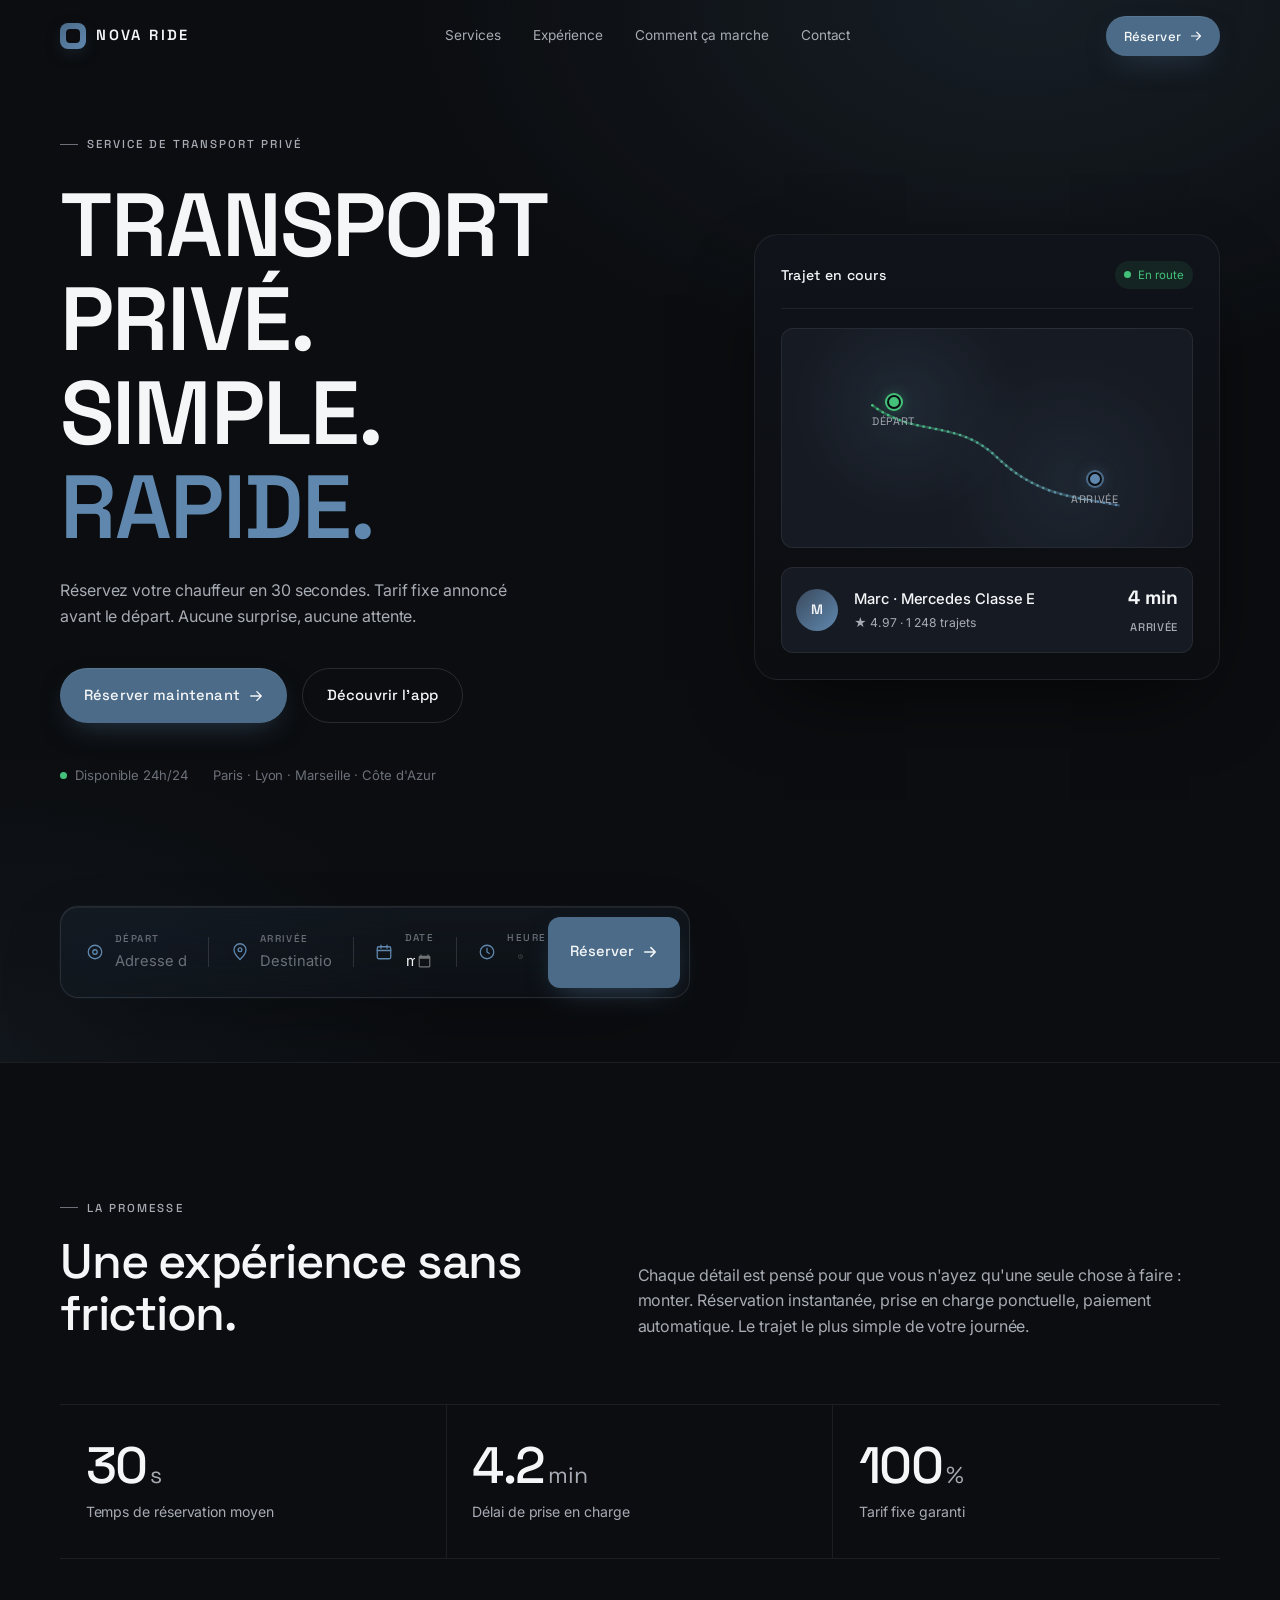
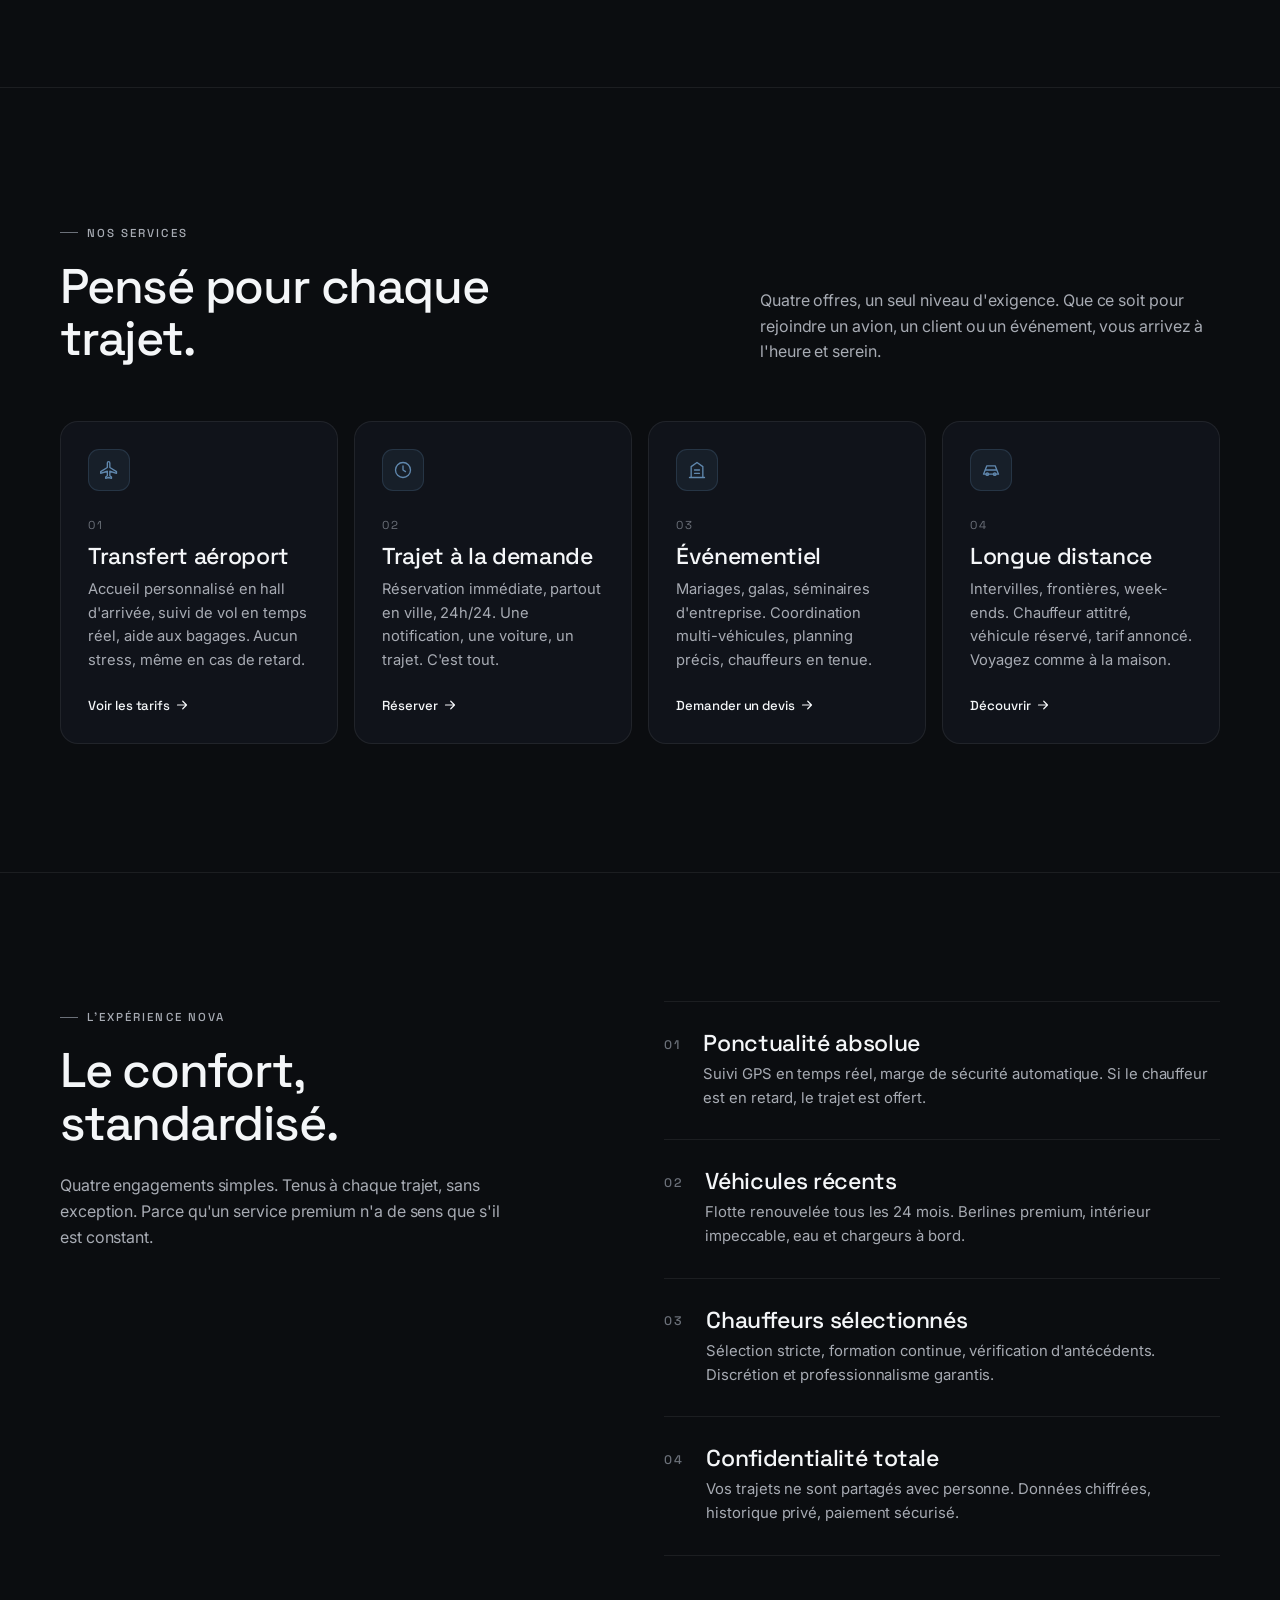
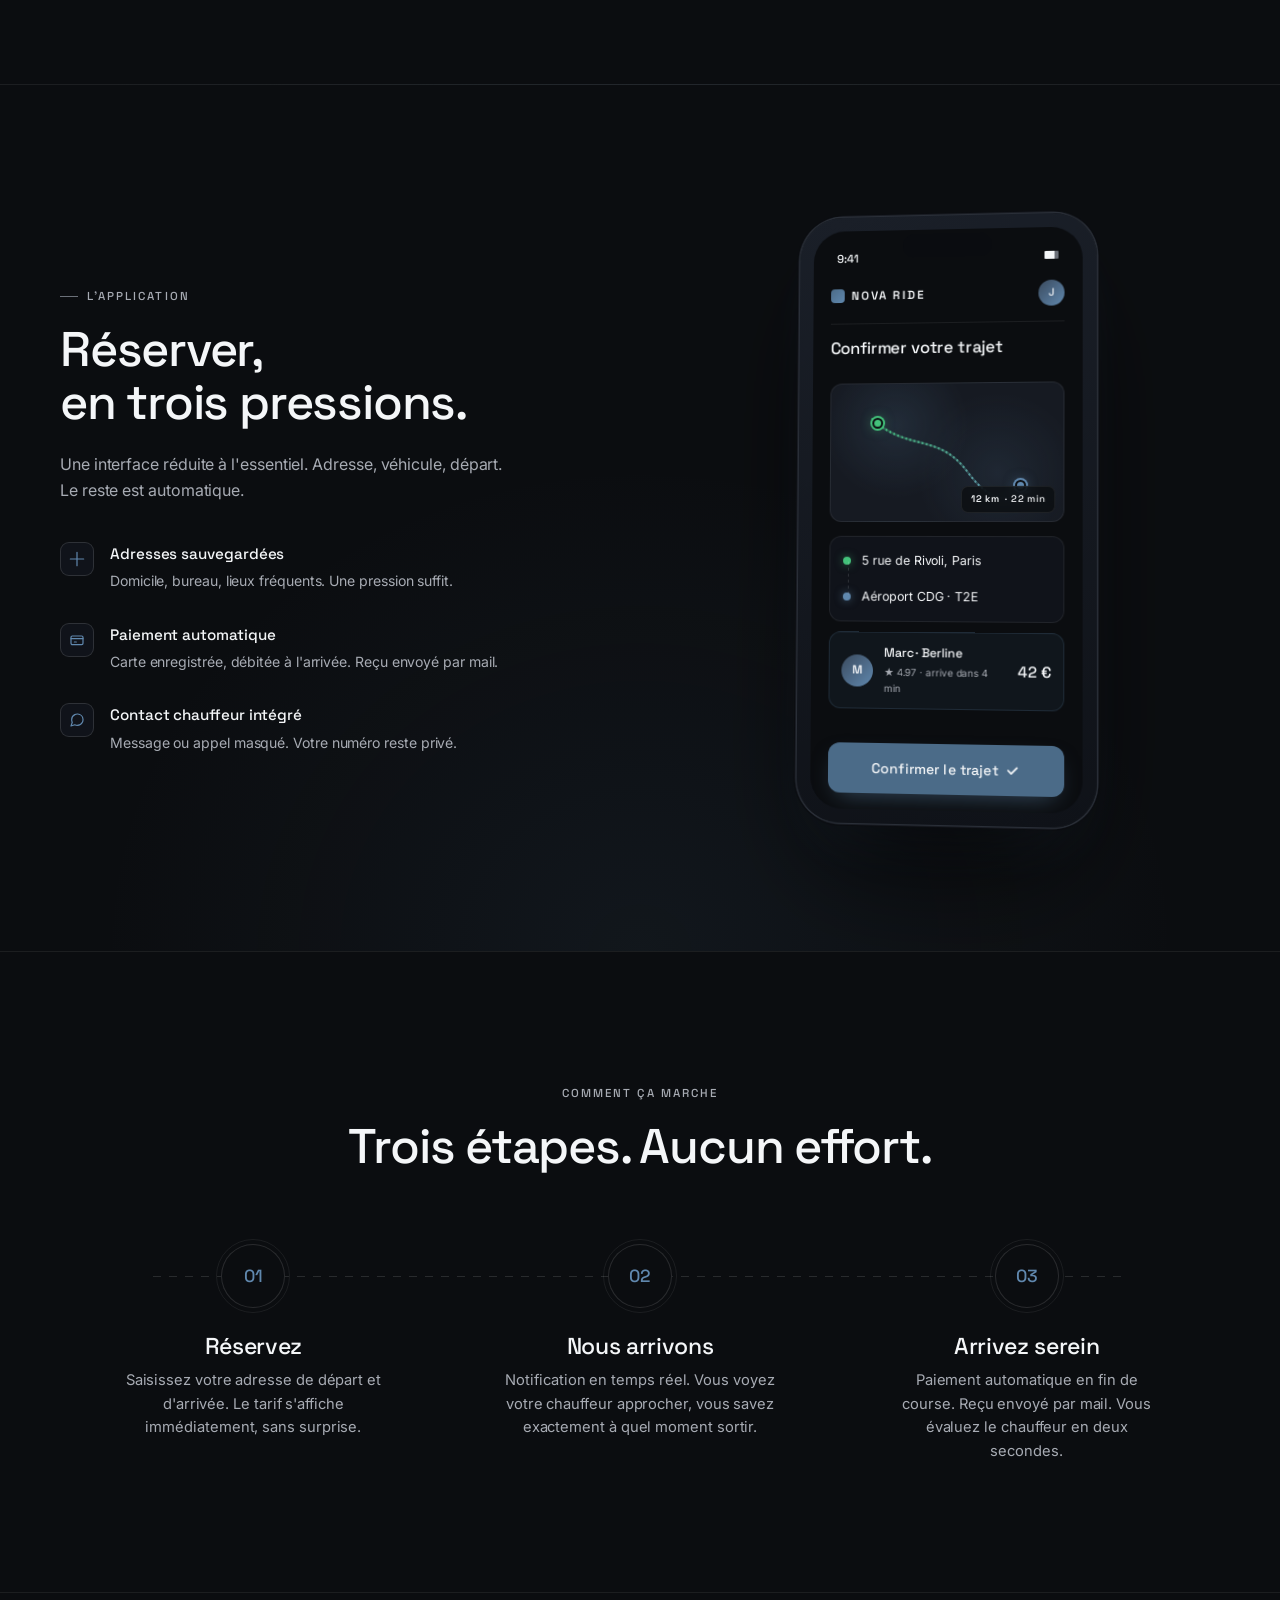
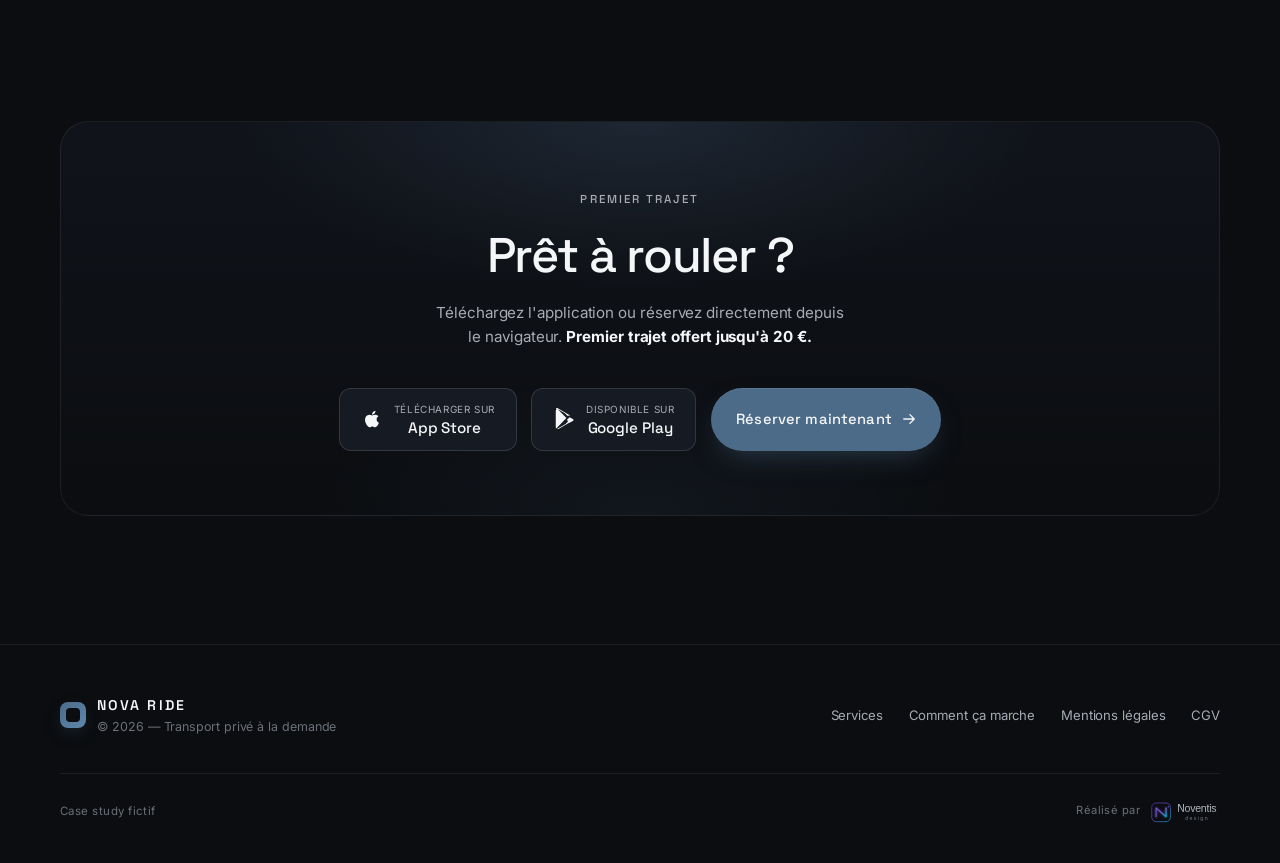
==== commit f223454c: "Corrige la landing /landing/novaride/ avec le bon fichier (NOVA RIDE et non l'ancien index)" ====
--- a/landing/novaride/index.html
+++ b/landing/novaride/index.html
@@ -1,1956 +1,1169 @@
-<!DOCTYPE html>
+<!doctype html>
 <html lang="fr">
 <head>
-  <meta charset="UTF-8" />
-  <meta name="viewport" content="width=device-width, initial-scale=1.0" />
-  <title>Noventis Design — Agence Digitale No Code Premium</title>
-  <meta name="description" content="Votre site professionnel livré rapidement. Design premium, no code, sans complexité. Demandez votre devis maintenant." />
-  <link rel="preconnect" href="https://fonts.googleapis.com" />
-  <link rel="preconnect" href="https://fonts.gstatic.com" crossorigin />
-  <link href="https://fonts.googleapis.com/css2?family=Rajdhani:wght@400;500;600;700&family=Inter:wght@300;400;500;600&display=swap" rel="stylesheet" />
-  <style>
-    /* ════════════════════════════════════════════════════
-       TOKENS — CAMAÏEU BLEU MÉTAL BROSSÉ
-    ════════════════════════════════════════════════════ */
-    :root {
-      /* Palette métal acier — bleu nuit premium */
-      --steel-deep:    #050E1A;
-      --steel-night:   #0B1825;
-      --steel-mid:     #0F2848;
-      --steel-reflet:  #1A4A80;
-      --steel-satin:   #2E7BC4;
-      --steel-light:   #6AAFD4;
-      --steel-grey:    #8EA8BE;
-      --steel-cold:    #C8D8E8;
-      --white:         #FFFFFF;
-
-      /* Dégradés métal */
-      --grad-surface: linear-gradient(135deg, #050E1A 0%, #0B1E35 40%, #0A1828 70%, #060F1C 100%);
-      --grad-brushed: repeating-linear-gradient(90deg, transparent, transparent 2px, rgba(255,255,255,0.018) 2px, rgba(255,255,255,0.018) 4px);
-      --grad-title: linear-gradient(135deg, #C8D8E8 0%, #6AAFD4 25%, #2E7BC4 55%, #B0C8D8 100%);
-      --grad-btn: linear-gradient(160deg, #1A5A9E 0%, #0F2848 50%, #050E1A 100%);
-      --grad-sep: linear-gradient(90deg, transparent 0%, #1A4A80 30%, #8EA8BE 50%, #1A4A80 70%, transparent 100%);
-      --border-metal: linear-gradient(135deg, #1A4A80, #8EA8BE, #0F2848);
-
-      /* Typographie */
-      --f-head: 'Rajdhani', sans-serif;
-      --f-body: 'Inter', sans-serif;
-
-      /* Radii */
-      --r: 10px;
-      --r-lg: 18px;
-    }
-
-    /* ════════════════════════════════════════════════════
-       RESET & BASE
-    ════════════════════════════════════════════════════ */
-    *, *::before, *::after { box-sizing: border-box; margin: 0; padding: 0; }
-    html { scroll-behavior: smooth; font-size: 16px; }
-    body {
-      font-family: var(--f-body);
-      background: var(--steel-deep);
-      color: var(--white);
-      overflow-x: hidden;
-      -webkit-font-smoothing: antialiased;
-    }
-    img { display: block; max-width: 100%; }
-    a { text-decoration: none; color: inherit; }
-    ul { list-style: none; }
-
-    /* ════════════════════════════════════════════════════
-       UTILITAIRES
-    ════════════════════════════════════════════════════ */
-    .container { width: 90%; max-width: 1180px; margin: 0 auto; }
-
-    /* Séparateur métal horizontal */
-    .metal-sep {
-      height: 1px;
-      background: var(--grad-sep);
-      opacity: 0.6;
-      margin: 0;
-    }
-
-    /* Tag pill */
-    .tag {
-      display: inline-flex;
-      align-items: center;
-      gap: .5rem;
-      font-family: var(--f-body);
-      font-size: .7rem;
-      font-weight: 600;
-      letter-spacing: .14em;
-      text-transform: uppercase;
-      color: var(--steel-light);
-      background: rgba(26,74,128,.15);
-      border: 1px solid rgba(26,74,128,.35);
-      border-radius: 99px;
-      padding: .3rem 1rem;
-      margin-bottom: 1.2rem;
-    }
-
-    /* Titres métal brossé */
-    .section-title {
-      font-family: var(--f-head);
-      font-size: clamp(2rem, 4vw, 3.2rem);
-      font-weight: 700;
-      line-height: 1.1;
-      letter-spacing: .04em;
-      background: var(--grad-title);
-      -webkit-background-clip: text;
-      -webkit-text-fill-color: transparent;
-      background-clip: text;
-    }
-    .section-sub {
-      font-size: 1rem;
-      color: var(--steel-grey);
-      line-height: 1.75;
-      max-width: 540px;
-      margin-top: .9rem;
-    }
-
-    /* Boutons */
-    .btn {
-      display: inline-flex;
-      align-items: center;
-      gap: .55rem;
-      font-family: var(--f-body);
-      font-weight: 600;
-      font-size: .92rem;
-      padding: .9rem 2rem;
-      border-radius: 8px;
-      border: none;
-      cursor: pointer;
-      transition: all .4s ease;
-      white-space: nowrap;
-      letter-spacing: .02em;
-    }
-    .btn-primary {
-      background: var(--grad-btn);
-      color: var(--white);
-      box-shadow: 0 1px 0 rgba(255,255,255,.12) inset,
-                  0 -1px 0 rgba(0,0,0,.3) inset,
-                  0 8px 32px rgba(26,74,128,.35);
-      position: relative;
-      overflow: hidden;
-    }
-    .btn-primary::before {
-      content: '';
-      position: absolute;
-      top: 0; left: 0; right: 0;
-      height: 1px;
-      background: linear-gradient(90deg, transparent, rgba(255,255,255,.4), transparent);
-    }
-    .btn-primary:hover {
-      transform: translateY(-2px);
-      box-shadow: 0 1px 0 rgba(255,255,255,.2) inset,
-                  0 -1px 0 rgba(0,0,0,.3) inset,
-                  0 16px 48px rgba(26,74,128,.5);
-      filter: brightness(1.15);
-    }
-    .btn-ghost {
-      background: transparent;
-      color: var(--steel-cold);
-      border: 1px solid rgba(26,74,128,.4);
-      position: relative;
-      overflow: hidden;
-    }
-    .btn-ghost::after {
-      content: '';
-      position: absolute;
-      inset: 0;
-      background: linear-gradient(135deg, rgba(26,74,128,.1), transparent);
-      opacity: 0;
-      transition: opacity .4s;
-    }
-    .btn-ghost:hover { border-color: var(--steel-satin); color: var(--white); }
-    .btn-ghost:hover::after { opacity: 1; }
-
-    /* Fade-up animation */
-    .fade-up {
-      opacity: 0;
-      transform: translateY(28px);
-      transition: opacity .7s ease, transform .7s ease;
-    }
-    .fade-up.visible { opacity: 1; transform: translateY(0); }
-
-    /* Carte avec effet shine au hover */
-    .shine-card {
-      position: relative;
-      overflow: hidden;
-    }
-    .shine-card::after {
-      content: '';
-      position: absolute;
-      top: -50%; left: -75%;
-      width: 50%; height: 200%;
-      background: linear-gradient(90deg, transparent, rgba(255,255,255,.06), transparent);
-      transform: skewX(-15deg);
-      transition: left .7s ease;
-      pointer-events: none;
-    }
-    .shine-card:hover::after { left: 125%; }
-
-    /* ════════════════════════════════════════════════════
-       NAVBAR
-    ════════════════════════════════════════════════════ */
-    #navbar {
-      position: fixed;
-      top: 0; left: 0; right: 0;
-      z-index: 1000;
-      padding: .8rem 0;
-      transition: background .4s, backdrop-filter .4s, box-shadow .4s;
-    }
-    #navbar.scrolled {
-      background: rgba(4,10,20,.82);
-      backdrop-filter: blur(18px) saturate(1.4);
-      -webkit-backdrop-filter: blur(18px) saturate(1.4);
-      box-shadow: 0 1px 0 rgba(26,74,128,.2),
-                  0 4px 24px rgba(0,0,0,.4);
-    }
-    .nav-inner {
-      display: flex;
-      align-items: center;
-      justify-content: space-between;
-      gap: 2rem;
-    }
-
-    /* Logo dominant */
-    .nav-logo-wrap {
-      display: flex;
-      align-items: center;
-      position: relative;
-    }
-    .nav-logo {
-      height: 180px;
-      width: auto;
-      filter: brightness(1.15) drop-shadow(0 0 18px rgba(46,122,196,.25))
-              drop-shadow(0 4px 16px rgba(0,0,0,.5));
-      transition: filter .4s ease;
-    }
-    .nav-logo:hover {
-      filter: brightness(1.3) drop-shadow(0 0 28px rgba(46,122,196,.45))
-              drop-shadow(0 4px 16px rgba(0,0,0,.5));
-    }
-    /* Shimmer animation sur le logo */
-    @keyframes logo-shimmer {
-      0%, 100% { filter: brightness(1.1) drop-shadow(0 0 16px rgba(46,122,196,.2)) drop-shadow(0 4px 12px rgba(0,0,0,.5)); }
-      50% { filter: brightness(1.35) drop-shadow(0 0 32px rgba(168,212,232,.5)) drop-shadow(0 4px 16px rgba(0,0,0,.5)); }
-    }
-    .nav-logo { animation: logo-shimmer 4s ease-in-out infinite; }
-
-    .nav-logo-fallback {
-      display: none;
-      font-family: var(--f-head);
-      font-weight: 700;
-      font-size: 1.4rem;
-      letter-spacing: .06em;
-      background: var(--grad-title);
-      -webkit-background-clip: text;
-      -webkit-text-fill-color: transparent;
-      background-clip: text;
-    }
-    .nav-links {
-      display: flex;
-      gap: 2.2rem;
-      align-items: center;
-    }
-    .nav-links a {
-      font-size: .88rem;
-      font-weight: 500;
-      color: var(--steel-grey);
-      letter-spacing: .04em;
-      transition: color .3s;
-      position: relative;
-    }
-    .nav-links a::after {
-      content: '';
-      position: absolute;
-      bottom: -3px; left: 0; right: 0;
-      height: 1px;
-      background: var(--steel-satin);
-      transform: scaleX(0);
-      transition: transform .3s ease;
-    }
-    .nav-links a:hover { color: var(--white); }
-    .nav-links a:hover::after { transform: scaleX(1); }
-    .nav-cta { margin-left: .8rem; }
-    .burger {
-      display: none;
-      flex-direction: column;
-      gap: 5px;
-      cursor: pointer;
-      padding: 6px;
-      background: none;
-      border: none;
-    }
-    .burger span {
-      display: block;
-      width: 24px; height: 2px;
-      background: var(--steel-cold);
-      border-radius: 2px;
-      transition: all .3s;
-    }
-
-    /* ════════════════════════════════════════════════════
-       HERO
-    ════════════════════════════════════════════════════ */
-    #hero {
-      min-height: 100vh;
-      display: flex;
-      align-items: center;
-      position: relative;
-      overflow: hidden;
-      padding: 10rem 0 6rem;
-    }
-
-    /* Photo plein écran avec overlay métal */
-    .hero-photo {
-      position: absolute;
-      inset: 0;
-      z-index: 0;
-    }
-    .hero-photo img {
-      width: 100%; height: 100%;
-      object-fit: cover;
-      object-position: center;
-    }
-    .hero-photo::after {
-      content: '';
-      position: absolute;
-      inset: 0;
-      background:
-        linear-gradient(160deg, rgba(5,14,26,.82) 0%, rgba(10,30,60,.65) 50%, rgba(5,14,26,.9) 100%),
-        var(--grad-brushed);
-    }
-
-    /* Grille lumineuse */
-    .hero-grid-lines {
-      position: absolute;
-      inset: 0;
-      z-index: 1;
-      background-image:
-        linear-gradient(rgba(26,74,128,.06) 1px, transparent 1px),
-        linear-gradient(90deg, rgba(26,74,128,.06) 1px, transparent 1px);
-      background-size: 70px 70px;
-      mask-image: radial-gradient(ellipse 80% 80% at 50% 50%, black 20%, transparent 100%);
-    }
-
-    /* Lignes lumineuses animées */
-    .hero-beams {
-      position: absolute;
-      inset: 0;
-      z-index: 1;
-      pointer-events: none;
-      overflow: hidden;
-    }
-    .beam {
-      position: absolute;
-      width: 1px;
-      height: 60%;
-      top: -10%;
-      background: linear-gradient(180deg, transparent, rgba(46,122,196,.3), transparent);
-      animation: beam-fall 6s ease-in-out infinite;
-    }
-    .beam:nth-child(1) { left: 20%; animation-delay: 0s; }
-    .beam:nth-child(2) { left: 45%; animation-delay: 1.8s; opacity: .6; }
-    .beam:nth-child(3) { left: 70%; animation-delay: 3.6s; opacity: .4; }
-    .beam:nth-child(4) { left: 85%; animation-delay: 2.5s; opacity: .5; }
-    @keyframes beam-fall {
-      0%, 100% { transform: translateY(-40px); opacity: 0; }
-      20% { opacity: 1; }
-      80% { opacity: .5; }
-      100% { transform: translateY(100vh); opacity: 0; }
-    }
-
-    .hero-inner {
-      position: relative;
-      z-index: 2;
-      display: grid;
-      grid-template-columns: 1fr 1fr;
-      align-items: center;
-      gap: 5rem;
-    }
-    .hero-label {
-      font-size: .73rem;
-      font-weight: 600;
-      letter-spacing: .18em;
-      text-transform: uppercase;
-      color: var(--steel-satin);
-      margin-bottom: 1.3rem;
-      display: flex;
-      align-items: center;
-      gap: .7rem;
-    }
-    .hero-label::before {
-      content: '';
-      display: block;
-      width: 32px; height: 1px;
-      background: linear-gradient(90deg, transparent, var(--steel-satin));
-    }
-    .hero-title {
-      font-family: var(--f-head);
-      font-size: clamp(2.6rem, 5.5vw, 4.4rem);
-      font-weight: 700;
-      line-height: 1.08;
-      letter-spacing: .05em;
-      background: var(--grad-title);
-      -webkit-background-clip: text;
-      -webkit-text-fill-color: transparent;
-      background-clip: text;
-    }
-    /* Shimmer sur le titre hero */
-    @keyframes shimmer-title {
-      0% { background-position: -200% center; }
-      100% { background-position: 200% center; }
-    }
-    .hero-title {
-      background-size: 200% auto;
-      animation: shimmer-title 5s linear infinite;
-      background-image: linear-gradient(90deg,
-        #A8D4E8 0%, #6AAFD4 20%, #4A7A9B 40%,
-        #C5CDD4 55%, #A8D4E8 70%, #6AAFD4 85%, #4A7A9B 100%);
-    }
-    .hero-sub {
-      font-size: 1.1rem;
-      color: var(--steel-cold);
-      line-height: 1.75;
-      margin: 1.5rem 0 2.2rem;
-      max-width: 480px;
-      font-weight: 300;
-    }
-    .hero-actions { display: flex; gap: 1rem; flex-wrap: wrap; align-items: center; }
-    .hero-trust {
-      margin-top: 2.8rem;
-      display: flex;
-      align-items: center;
-      gap: 1rem;
-      font-size: .82rem;
-      color: var(--steel-grey);
-    }
-    .trust-avatars { display: flex; }
-    .trust-avatars span {
-      display: flex;
-      align-items: center;
-      justify-content: center;
-      width: 34px; height: 34px;
-      border-radius: 50%;
-      border: 2px solid var(--steel-deep);
-      margin-left: -9px;
-      font-size: .62rem;
-      font-weight: 700;
-      background: linear-gradient(135deg, var(--steel-mid), var(--steel-reflet));
-      color: var(--white);
-    }
-    .trust-avatars span:first-child { margin-left: 0; }
-
-    /* Mockup hero visuel */
-    .hero-visual { display: flex; justify-content: center; }
-    .mockup-wrap {
-      width: 100%;
-      max-width: 520px;
-      animation: float 5.5s ease-in-out infinite;
-    }
-    @keyframes float {
-      0%, 100% { transform: translateY(0) rotate(0deg); }
-      50% { transform: translateY(-14px) rotate(.3deg); }
-    }
-    .mockup-screen {
-      background: linear-gradient(160deg, #0D1B27, #1A2A3A);
-      border: 1px solid rgba(26,74,128,.3);
-      border-radius: 16px;
-      overflow: hidden;
-      box-shadow:
-        0 0 0 1px rgba(168,212,232,.06),
-        0 32px 80px rgba(0,0,0,.7),
-        inset 0 1px 0 rgba(168,212,232,.08);
-    }
-    .mockup-bar {
-      background: rgba(255,255,255,.03);
-      border-bottom: 1px solid rgba(26,74,128,.15);
-      padding: .65rem 1rem;
-      display: flex;
-      align-items: center;
-      gap: .45rem;
-    }
-    .mockup-dot { width: 10px; height: 10px; border-radius: 50%; }
-    .d1 { background: #FF5F57; } .d2 { background: #FEBC2E; } .d3 { background: #28C840; }
-    .mockup-url {
-      flex: 1; height: 18px;
-      background: rgba(26,74,128,.12);
-      border-radius: 5px; margin: 0 .5rem;
-    }
-    .mockup-body { padding: 1.4rem; }
-    .mockup-hero-block {
-      background: linear-gradient(135deg, rgba(26,74,128,.15), rgba(15,40,72,.08));
-      border: 1px solid rgba(26,74,128,.2);
-      border-radius: 10px;
-      padding: 1.4rem;
-      margin-bottom: 1rem;
-    }
-    .mk-tag { width: 70px; height: 7px; background: var(--steel-reflet); border-radius: 4px; margin-bottom: .8rem; opacity: .7; }
-    .mk-h1 { width: 90%; height: 13px; background: rgba(255,255,255,.75); border-radius: 4px; margin-bottom: .4rem; }
-    .mk-h2 { width: 65%; height: 13px; background: rgba(255,255,255,.75); border-radius: 4px; margin-bottom: 1rem; }
-    .mk-p { width: 100%; height: 5px; background: rgba(255,255,255,.2); border-radius: 3px; margin-bottom: .4rem; }
-    .mk-p.short { width: 72%; }
-    .mk-btn { display: inline-block; width: 110px; height: 26px; background: linear-gradient(135deg, var(--steel-mid), var(--steel-reflet)); border-radius: 6px; margin-top: .8rem; }
-    .mockup-cards { display: grid; grid-template-columns: 1fr 1fr; gap: .55rem; }
-    .mk-card { background: rgba(26,74,128,.08); border: 1px solid rgba(26,74,128,.15); border-radius: 8px; padding: .75rem; }
-    .mk-icon { width: 22px; height: 22px; background: rgba(26,74,128,.35); border-radius: 5px; margin-bottom: .45rem; }
-    .mk-ct { width: 72%; height: 6px; background: rgba(255,255,255,.45); border-radius: 3px; margin-bottom: .3rem; }
-    .mk-cs { width: 50%; height: 5px; background: rgba(255,255,255,.18); border-radius: 3px; }
-
-    /* ════════════════════════════════════════════════════
-       MARQUEE
-    ════════════════════════════════════════════════════ */
-    .marquee-section {
-      padding: 1.3rem 0;
-      overflow: hidden;
-      background: linear-gradient(90deg, var(--steel-night), #1E3348, var(--steel-night));
-      position: relative;
-    }
-    .marquee-section::before, .marquee-section::after {
-      content: '';
-      position: absolute;
-      top: 0; bottom: 0;
-      width: 80px;
-      z-index: 1;
-    }
-    .marquee-section::before { left: 0; background: linear-gradient(90deg, var(--steel-night), transparent); }
-    .marquee-section::after { right: 0; background: linear-gradient(-90deg, var(--steel-night), transparent); }
-    .marquee-track {
-      display: flex;
-      gap: 3rem;
-      animation: marquee 22s linear infinite;
-      width: max-content;
-    }
-    @keyframes marquee {
-      from { transform: translateX(0); }
-      to { transform: translateX(-50%); }
-    }
-    .marquee-item {
-      display: flex;
-      align-items: center;
-      gap: .6rem;
-      font-size: .78rem;
-      font-weight: 600;
-      letter-spacing: .1em;
-      text-transform: uppercase;
-      color: var(--steel-grey);
-      white-space: nowrap;
-    }
-    .marquee-dot { width: 4px; height: 4px; border-radius: 50%; background: var(--steel-satin); }
-
-    /* ════════════════════════════════════════════════════
-       PROOF / CRÉDIBILITÉ
-    ════════════════════════════════════════════════════ */
-    #proof {
-      padding: 110px 0;
-      background: var(--grad-surface);
-      position: relative;
-    }
-    #proof::before {
-      content: '';
-      position: absolute;
-      inset: 0;
-      background: var(--grad-brushed);
-      pointer-events: none;
-    }
-    .proof-inner {
-      position: relative;
-      z-index: 1;
-      display: grid;
-      grid-template-columns: 1fr 1fr;
-      gap: 5rem;
-      align-items: center;
-    }
-    .proof-badges { display: flex; gap: .8rem; flex-wrap: wrap; margin-top: 2rem; }
-    .badge {
-      display: flex;
-      align-items: center;
-      gap: .5rem;
-      padding: .48rem 1.1rem;
-      border: 1px solid rgba(26,74,128,.3);
-      border-radius: 99px;
-      font-size: .8rem;
-      font-weight: 600;
-      color: var(--steel-light);
-      background: rgba(26,74,128,.08);
-      letter-spacing: .04em;
-    }
-    .proof-stats {
-      display: grid;
-      grid-template-columns: 1fr 1fr;
-      gap: 1.2rem;
-      margin-top: 2.2rem;
-    }
-    .stat-box {
-      background: rgba(255,255,255,.03);
-      border: 1px solid rgba(26,74,128,.2);
-      border-radius: var(--r);
-      padding: 1.5rem;
-      position: relative;
-      overflow: hidden;
-    }
-    .stat-box::before {
-      content: '';
-      position: absolute;
-      top: 0; left: 0; right: 0;
-      height: 2px;
-      background: var(--grad-sep);
-    }
-    .stat-num {
-      font-family: var(--f-head);
-      font-size: 2.2rem;
-      font-weight: 700;
-      letter-spacing: .06em;
-      background: var(--grad-title);
-      -webkit-background-clip: text;
-      -webkit-text-fill-color: transparent;
-      background-clip: text;
-    }
-    .stat-lbl { font-size: .78rem; color: var(--steel-grey); margin-top: .3rem; }
-
-    /* Browser mockup Legrand */
-    .browser-window {
-      background: var(--steel-night);
-      border: 1px solid rgba(26,74,128,.25);
-      border-radius: 16px;
-      overflow: hidden;
-      box-shadow: 0 32px 80px rgba(0,0,0,.55);
-      transform: perspective(1100px) rotateY(-6deg) rotateX(2deg);
-      transition: transform .5s ease;
-    }
-    .browser-window:hover { transform: perspective(1100px) rotateY(0) rotateX(0); }
-    .browser-top {
-      background: rgba(255,255,255,.035);
-      border-bottom: 1px solid rgba(26,74,128,.15);
-      padding: .7rem 1rem;
-      display: flex;
-      align-items: center;
-      gap: .4rem;
-    }
-    .bw-dot { width: 10px; height: 10px; border-radius: 50%; }
-    .browser-content {
-      height: 300px;
-      position: relative;
-      overflow: hidden;
-    }
-    .browser-content img {
-      width: 100%; height: 100%;
-      object-fit: cover;
-      object-position: center;
-      transition: transform .6s ease;
-    }
-    .browser-window:hover .browser-content img { transform: scale(1.04); }
-    .browser-overlay {
-      position: absolute;
-      inset: 0;
-      background: linear-gradient(160deg, rgba(5,14,26,.7) 0%, rgba(10,30,60,.5) 100%);
-      display: flex;
-      flex-direction: column;
-      align-items: center;
-      justify-content: center;
-      gap: .6rem;
-    }
-    .browser-overlay h3 {
-      font-family: var(--f-head);
-      font-size: 1.6rem;
-      font-weight: 700;
-      letter-spacing: .06em;
-      background: var(--grad-title);
-      -webkit-background-clip: text;
-      -webkit-text-fill-color: transparent;
-      background-clip: text;
-    }
-    .browser-overlay p { font-size: .82rem; color: var(--steel-cold); }
-    .mini-btn {
-      display: inline-block;
-      background: var(--grad-btn);
-      color: var(--white);
-      font-size: .74rem;
-      font-weight: 600;
-      padding: .38rem 1rem;
-      border-radius: 6px;
-      margin-top: .4rem;
-      letter-spacing: .04em;
-    }
-    .legrand-label {
-      position: absolute;
-      bottom: 1rem; left: 50%;
-      transform: translateX(-50%);
-      font-size: .67rem;
-      font-weight: 600;
-      letter-spacing: .1em;
-      text-transform: uppercase;
-      color: var(--steel-grey);
-      background: rgba(5,14,26,.85);
-      border: 1px solid rgba(26,74,128,.25);
-      border-radius: 99px;
-      padding: .24rem .9rem;
-      white-space: nowrap;
-    }
-
-    /* ════════════════════════════════════════════════════
-       SERVICES
-    ════════════════════════════════════════════════════ */
-    #services {
-      padding: 110px 0;
-      position: relative;
-      background: var(--steel-deep);
-    }
-    .section-head { margin-bottom: 3.5rem; }
-    .services-grid {
-      display: grid;
-      grid-template-columns: repeat(3, 1fr);
-      gap: 1.2rem;
-    }
-    .services-grid-bottom {
-      display: grid;
-      grid-template-columns: 1fr 1fr;
-      gap: 1.2rem;
-      margin-top: 1.2rem;
-    }
-    .service-card {
-      background: linear-gradient(160deg, rgba(15,40,72,.3), rgba(8,20,40,.5));
-      border-radius: var(--r-lg);
-      padding: 2rem;
-      transition: transform .4s ease, box-shadow .4s ease;
-      cursor: default;
-      position: relative;
-      /* Border dégradé métal via pseudo-element */
-    }
-    .service-card::before {
-      content: '';
-      position: absolute;
-      inset: 0;
-      border-radius: var(--r-lg);
-      padding: 1px;
-      background: linear-gradient(135deg, rgba(26,74,128,.4), rgba(138,155,168,.2), rgba(26,74,128,.15));
-      -webkit-mask: linear-gradient(#fff 0 0) content-box, linear-gradient(#fff 0 0);
-      -webkit-mask-composite: xor;
-      mask-composite: exclude;
-      pointer-events: none;
-    }
-    .service-card:hover {
-      transform: translateY(-6px);
-      box-shadow: 0 24px 60px rgba(0,0,0,.4), 0 0 0 1px rgba(46,122,196,.12);
-    }
-    .service-card.featured {
-      background: linear-gradient(160deg, rgba(26,74,128,.2), rgba(15,40,72,.3), rgba(8,20,40,.5));
-    }
-    /* Image dans les cartes service */
-    .svc-img {
-      width: 100%;
-      height: 160px;
-      border-radius: 10px;
-      overflow: hidden;
-      margin-bottom: 1.4rem;
-    }
-    .svc-img img {
-      width: 100%; height: 100%;
-      object-fit: cover;
-      transition: transform .5s ease;
-    }
-    .service-card:hover .svc-img img { transform: scale(1.06); }
-    .svc-icon {
-      width: 44px; height: 44px;
-      border-radius: 10px;
-      background: linear-gradient(135deg, rgba(26,74,128,.25), rgba(15,40,72,.3));
-      border: 1px solid rgba(26,74,128,.3);
-      display: flex;
-      align-items: center;
-      justify-content: center;
-      margin-bottom: 1.2rem;
-      font-size: 1.2rem;
-    }
-    .svc-name {
-      font-family: var(--f-head);
-      font-size: 1.15rem;
-      font-weight: 700;
-      letter-spacing: .06em;
-      color: var(--steel-light);
-      margin-bottom: .5rem;
-    }
-    .svc-desc { font-size: .87rem; color: var(--steel-grey); line-height: 1.68; }
-
-    /* ════════════════════════════════════════════════════
-       PRICING
-    ════════════════════════════════════════════════════ */
-    #pricing {
-      padding: 110px 0;
-      background: var(--grad-surface);
-      position: relative;
-    }
-    #pricing::before {
-      content: '';
-      position: absolute;
-      inset: 0;
-      background: var(--grad-brushed);
-      pointer-events: none;
-    }
-    .pricing-grid {
-      display: grid;
-      grid-template-columns: repeat(3, 1fr);
-      gap: 1.5rem;
-      margin-top: 3rem;
-      position: relative;
-      z-index: 1;
-    }
-    .price-card {
-      background: linear-gradient(160deg, rgba(15,40,72,.25), rgba(8,20,40,.6));
-      border-radius: var(--r-lg);
-      padding: 2.4rem;
-      position: relative;
-      transition: transform .4s ease, box-shadow .4s ease;
-    }
-    .price-card::before {
-      content: '';
-      position: absolute;
-      inset: 0;
-      border-radius: var(--r-lg);
-      padding: 1px;
-      background: linear-gradient(135deg, rgba(26,74,128,.35), rgba(138,155,168,.15), rgba(26,74,128,.1));
-      -webkit-mask: linear-gradient(#fff 0 0) content-box, linear-gradient(#fff 0 0);
-      -webkit-mask-composite: xor;
-      mask-composite: exclude;
-      pointer-events: none;
-    }
-    .price-card:hover { transform: translateY(-6px); box-shadow: 0 28px 64px rgba(0,0,0,.45); }
-    .price-card.popular::before {
-      background: linear-gradient(135deg, #6AAFD4, #4A7A9B, #A8D4E8, #4A7A9B);
-    }
-    .popular-badge {
-      position: absolute;
-      top: -14px; left: 50%;
-      transform: translateX(-50%);
-      background: linear-gradient(135deg, #1A5A9E, #2E7BC4, #1A4A80);
-      color: var(--white);
-      font-size: .7rem;
-      font-weight: 700;
-      letter-spacing: .12em;
-      text-transform: uppercase;
-      padding: .32rem 1.4rem;
-      border-radius: 99px;
-      white-space: nowrap;
-      text-align: center;
-      display: flex;
-      align-items: center;
-      justify-content: center;
-      gap: .3rem;
-      box-shadow: 0 4px 20px rgba(30,90,158,.6);
-    }
-    .price-type {
-      font-family: var(--f-head);
-      font-size: 1rem;
-      font-weight: 600;
-      letter-spacing: .1em;
-      text-transform: uppercase;
-      color: var(--steel-grey);
-      margin-bottom: .8rem;
-    }
-    .price-amount {
-      font-family: var(--f-head);
-      font-size: 3.2rem;
-      font-weight: 700;
-      line-height: 1;
-      letter-spacing: .04em;
-      background: var(--grad-title);
-      -webkit-background-clip: text;
-      -webkit-text-fill-color: transparent;
-      background-clip: text;
-    }
-    .price-amount span {
-      font-size: 1.2rem;
-      font-weight: 500;
-      -webkit-text-fill-color: var(--steel-grey);
-      vertical-align: super;
-      margin-right: .1rem;
-    }
-    .price-ht { font-size: .78rem; color: var(--steel-grey); margin: .3rem 0 1.6rem; }
-    .price-features { display: flex; flex-direction: column; gap: .75rem; margin-bottom: 2rem; }
-    .pf-item {
-      display: flex;
-      align-items: center;
-      gap: .65rem;
-      font-size: .87rem;
-      color: var(--steel-cold);
-    }
-    .pf-item::before {
-      content: '';
-      display: block;
-      width: 16px; height: 16px;
-      border-radius: 50%;
-      flex-shrink: 0;
-      background: rgba(26,74,128,.15) url("data:image/svg+xml,%3Csvg xmlns='http://www.w3.org/2000/svg' viewBox='0 0 12 12'%3E%3Cpath d='M2 6l3 3 5-5' stroke='%236AAFD4' stroke-width='1.5' fill='none' stroke-linecap='round' stroke-linejoin='round'/%3E%3C/svg%3E") no-repeat center / 10px;
-      border: 1px solid rgba(26,74,128,.3);
-    }
-
-    /* ════════════════════════════════════════════════════
-       WHY US
-    ════════════════════════════════════════════════════ */
-    #why {
-      padding: 110px 0;
-      background: var(--steel-deep);
-    }
-    .why-grid {
-      display: grid;
-      grid-template-columns: 1fr 1fr;
-      gap: 1.4rem;
-      margin-top: 3rem;
-    }
-    .why-card {
-      display: flex;
-      gap: 1.3rem;
-      align-items: flex-start;
-      background: linear-gradient(160deg, rgba(15,40,72,.2), rgba(8,20,40,.4));
-      border-radius: var(--r);
-      padding: 1.8rem;
-      transition: transform .4s ease;
-      position: relative;
-    }
-    .why-card::before {
-      content: '';
-      position: absolute;
-      inset: 0;
-      border-radius: var(--r);
-      padding: 1px;
-      background: linear-gradient(135deg, rgba(26,74,128,.3), rgba(138,155,168,.1));
-      -webkit-mask: linear-gradient(#fff 0 0) content-box, linear-gradient(#fff 0 0);
-      -webkit-mask-composite: xor;
-      mask-composite: exclude;
-      pointer-events: none;
-    }
-    .why-card:hover { transform: translateY(-4px); }
-    .why-icon {
-      width: 44px; height: 44px; flex-shrink: 0;
-      border-radius: 10px;
-      background: linear-gradient(135deg, rgba(26,74,128,.25), rgba(15,40,72,.4));
-      border: 1px solid rgba(26,74,128,.25);
-      display: flex;
-      align-items: center;
-      justify-content: center;
-      font-size: 1.2rem;
-    }
-    .why-content h3 {
-      font-family: var(--f-head);
-      font-size: 1.05rem;
-      font-weight: 700;
-      letter-spacing: .05em;
-      color: var(--steel-light);
-      margin-bottom: .45rem;
-    }
-    .why-content p { font-size: .87rem; color: var(--steel-grey); line-height: 1.65; }
-
-    /* ════════════════════════════════════════════════════
-       MAINTENANCE
-    ════════════════════════════════════════════════════ */
-    #maintenance {
-      padding: 110px 0;
-      background: var(--grad-surface);
-      position: relative;
-    }
-    #maintenance::before {
-      content: '';
-      position: absolute;
-      inset: 0;
-      background: var(--grad-brushed);
-      pointer-events: none;
-    }
-    .maint-grid {
-      display: grid;
-      grid-template-columns: repeat(3, 1fr);
-      gap: 1.2rem;
-      margin-top: 3rem;
-      position: relative;
-      z-index: 1;
-    }
-    .maint-card {
-      background: linear-gradient(160deg, rgba(15,40,72,.2), rgba(8,20,40,.5));
-      border-radius: var(--r-lg);
-      padding: 2rem;
-      transition: transform .4s ease;
-      position: relative;
-    }
-    .maint-card::before {
-      content: '';
-      position: absolute;
-      inset: 0;
-      border-radius: var(--r-lg);
-      padding: 1px;
-      background: linear-gradient(135deg, rgba(26,74,128,.3), rgba(138,155,168,.12), rgba(26,74,128,.1));
-      -webkit-mask: linear-gradient(#fff 0 0) content-box, linear-gradient(#fff 0 0);
-      -webkit-mask-composite: xor;
-      mask-composite: exclude;
-      pointer-events: none;
-    }
-    .maint-card:hover { transform: translateY(-5px); }
-    .maint-card.popular::before {
-      background: linear-gradient(135deg, #6AAFD4, #4A7A9B, #A8D4E8);
-    }
-    .maint-tier {
-      font-size: .72rem;
-      font-weight: 700;
-      letter-spacing: .14em;
-      text-transform: uppercase;
-      color: var(--steel-satin);
-      margin-bottom: .9rem;
-    }
-    .maint-price {
-      font-family: var(--f-head);
-      font-size: 2.6rem;
-      font-weight: 700;
-      letter-spacing: .04em;
-      background: var(--grad-title);
-      -webkit-background-clip: text;
-      -webkit-text-fill-color: transparent;
-      background-clip: text;
-    }
-    .maint-price sub { font-size: .9rem; font-weight: 400; -webkit-text-fill-color: var(--steel-grey); vertical-align: baseline; }
-    .maint-desc { font-size: .84rem; color: var(--steel-grey); margin: .6rem 0 1.5rem; }
-    .maint-features { display: flex; flex-direction: column; gap: .6rem; margin-bottom: 1.8rem; }
-    .maint-f {
-      font-size: .84rem;
-      color: var(--steel-cold);
-      padding-left: 1.2rem;
-      position: relative;
-    }
-    .maint-f::before {
-      content: '→';
-      position: absolute;
-      left: 0;
-      color: var(--steel-satin);
-      font-size: .75rem;
-    }
-
-    /* ════════════════════════════════════════════════════
-       URGENCY
-    ════════════════════════════════════════════════════ */
-    #urgency {
-      padding: 100px 0;
-      background: linear-gradient(160deg, rgba(8,20,40,.95), rgba(5,14,26,1));
-      position: relative;
-    }
-    #urgency::before {
-      content: '';
-      position: absolute;
-      inset: 0;
-      background: var(--grad-brushed);
-      pointer-events: none;
-    }
-    .urgency-inner {
-      position: relative;
-      z-index: 1;
-      text-align: center;
-      max-width: 700px;
-      margin: 0 auto;
-    }
-    .urgency-pulse {
-      display: inline-flex;
-      align-items: center;
-      gap: .65rem;
-      margin-bottom: 1.6rem;
-    }
-    .pulse-dot {
-      width: 10px; height: 10px;
-      border-radius: 50%;
-      background: #22C55E;
-      box-shadow: 0 0 0 0 rgba(34,197,94,.4);
-      animation: pulse 2.2s ease-out infinite;
-    }
-    @keyframes pulse {
-      0% { box-shadow: 0 0 0 0 rgba(34,197,94,.4); }
-      70% { box-shadow: 0 0 0 12px rgba(34,197,94,0); }
-      100% { box-shadow: 0 0 0 0 rgba(34,197,94,0); }
-    }
-    .urgency-slots {
-      display: flex;
-      justify-content: center;
-      gap: 1rem;
-      margin: 2.2rem 0;
-      flex-wrap: wrap;
-    }
-    .slot {
-      display: flex;
-      flex-direction: column;
-      align-items: center;
-      background: rgba(255,255,255,.03);
-      border: 1px solid rgba(26,74,128,.2);
-      border-radius: var(--r);
-      padding: 1rem 1.6rem;
-      min-width: 110px;
-    }
-    .slot-num {
-      font-family: var(--f-head);
-      font-size: 2rem;
-      font-weight: 700;
-      letter-spacing: .06em;
-    }
-    .slot-lbl { font-size: .72rem; color: var(--steel-grey); margin-top: .25rem; }
-    .slot.taken .slot-num { color: var(--steel-grey); text-decoration: line-through; }
-    .slot.available .slot-num { color: var(--steel-satin); }
-    .slot.last .slot-num { color: #FBBF24; }
-
-    /* ════════════════════════════════════════════════════
-       CONTACT
-    ════════════════════════════════════════════════════ */
-    #contact {
-      padding: 110px 0;
-      background: var(--steel-deep);
-    }
-    .contact-inner {
-      display: grid;
-      grid-template-columns: 1fr 1.3fr;
-      gap: 5rem;
-      align-items: start;
-    }
-    .contact-info h2 {
-      font-family: var(--f-head);
-      font-size: clamp(1.9rem, 3vw, 2.6rem);
-      font-weight: 700;
-      letter-spacing: .05em;
-      background: var(--grad-title);
-      -webkit-background-clip: text;
-      -webkit-text-fill-color: transparent;
-      background-clip: text;
-      line-height: 1.15;
-      margin-bottom: 1.1rem;
-    }
-    .contact-info p {
-      font-size: .95rem;
-      color: var(--steel-grey);
-      line-height: 1.75;
-      margin-bottom: 2rem;
-      font-weight: 300;
-    }
-    .contact-promises { display: flex; flex-direction: column; gap: .9rem; }
-    .cp { display: flex; align-items: center; gap: .9rem; font-size: .9rem; color: var(--steel-cold); }
-    .cp-icon {
-      width: 34px; height: 34px; flex-shrink: 0;
-      border-radius: 8px;
-      background: linear-gradient(135deg, rgba(26,74,128,.2), rgba(15,40,72,.3));
-      border: 1px solid rgba(26,74,128,.25);
-      display: flex;
-      align-items: center;
-      justify-content: center;
-      font-size: .9rem;
-    }
-    .contact-form {
-      background: linear-gradient(160deg, rgba(15,40,72,.2), rgba(8,20,40,.55));
-      border-radius: var(--r-lg);
-      padding: 2.6rem;
-      position: relative;
-    }
-    .contact-form::before {
-      content: '';
-      position: absolute;
-      inset: 0;
-      border-radius: var(--r-lg);
-      padding: 1px;
-      background: linear-gradient(135deg, #6AAFD4 0%, rgba(26,74,128,.3) 50%, rgba(15,40,72,.2) 100%);
-      -webkit-mask: linear-gradient(#fff 0 0) content-box, linear-gradient(#fff 0 0);
-      -webkit-mask-composite: xor;
-      mask-composite: exclude;
-      pointer-events: none;
-    }
-    .form-group { margin-bottom: 1.4rem; }
-    .form-group label {
-      display: block;
-      font-size: .79rem;
-      font-weight: 600;
-      color: var(--steel-cold);
-      letter-spacing: .06em;
-      text-transform: uppercase;
-      margin-bottom: .5rem;
-    }
-    .form-group input,
-    .form-group select,
-    .form-group textarea {
-      width: 100%;
-      background: rgba(255,255,255,.035);
-      border: 1px solid rgba(26,74,128,.25);
-      border-radius: 8px;
-      padding: .88rem 1rem;
-      color: var(--white);
-      font-family: var(--f-body);
-      font-size: .9rem;
-      font-weight: 300;
-      transition: border-color .3s, box-shadow .3s;
-      outline: none;
-      appearance: none;
-    }
-    .form-group input::placeholder,
-    .form-group textarea::placeholder { color: var(--steel-grey); }
-    .form-group input:focus,
-    .form-group select:focus,
-    .form-group textarea:focus {
-      border-color: var(--steel-satin);
-      box-shadow: 0 0 0 3px rgba(46,122,196,.1);
-    }
-    .form-group select option { background: var(--steel-night); }
-    .form-group textarea { resize: vertical; min-height: 100px; }
-    .form-row { display: grid; grid-template-columns: 1fr 1fr; gap: 1rem; }
-    .form-submit {
-      width: 100%;
-      justify-content: center;
-      font-size: 1rem;
-      padding: 1.05rem;
-      border-radius: 8px;
-    }
-    .form-note {
-      text-align: center;
-      font-size: .76rem;
-      color: var(--steel-grey);
-      margin-top: .9rem;
-    }
-
-    /* ════════════════════════════════════════════════════
-       FOOTER
-    ════════════════════════════════════════════════════ */
-    footer {
-      padding: 3.5rem 0;
-      background: var(--steel-night);
-      position: relative;
-    }
-    footer::before {
-      content: '';
-      position: absolute;
-      inset: 0;
-      background: var(--grad-brushed);
-      pointer-events: none;
-    }
-    .footer-inner {
-      position: relative;
-      z-index: 1;
-      display: flex;
-      justify-content: space-between;
-      align-items: center;
-      gap: 2rem;
-      flex-wrap: wrap;
-    }
-    .footer-logo {
-      height: 120px;
-      filter: brightness(1.1) drop-shadow(0 0 10px rgba(46,122,196,.15));
-    }
-    .footer-copy { font-size: .78rem; color: var(--steel-grey); }
-    .footer-links { display: flex; gap: 1.6rem; }
-    .footer-links a { font-size: .78rem; color: var(--steel-grey); transition: color .3s; }
-    .footer-links a:hover { color: var(--steel-light); }
-
-    /* ════════════════════════════════════════════════════
-       MOBILE MENU
-    ════════════════════════════════════════════════════ */
-    .mobile-menu {
-      display: none;
-      position: fixed;
-      inset: 0;
-      background: rgba(4,10,20,.96);
-      backdrop-filter: blur(20px);
-      z-index: 999;
-      flex-direction: column;
-      align-items: center;
-      justify-content: center;
-      gap: 2.5rem;
-    }
-    .mobile-menu.open { display: flex; }
-    .mobile-menu a {
-      font-family: var(--f-head);
-      font-size: 2.2rem;
-      font-weight: 700;
-      letter-spacing: .08em;
-      background: var(--grad-title);
-      -webkit-background-clip: text;
-      -webkit-text-fill-color: transparent;
-      background-clip: text;
-      transition: filter .3s;
-    }
-    .mobile-menu a:hover { filter: brightness(1.3); }
-    .mobile-close {
-      position: absolute;
-      top: 1.8rem; right: 1.8rem;
-      background: none;
-      border: none;
-      color: var(--steel-grey);
-      font-size: 1.6rem;
-      cursor: pointer;
-    }
-
-    /* ════════════════════════════════════════════════════
-       RESPONSIVE
-    ════════════════════════════════════════════════════ */
-    @media (max-width: 1024px) {
-      .hero-inner { grid-template-columns: 1fr; gap: 3rem; }
-      .hero-visual { order: -1; }
-      .mockup-wrap { max-width: 440px; margin: 0 auto; }
-      .proof-inner { grid-template-columns: 1fr; gap: 3.5rem; }
-      .services-grid { grid-template-columns: repeat(2, 1fr); }
-      .pricing-grid { grid-template-columns: 1fr 1fr; }
-      .pricing-grid .price-card:last-child { grid-column: 1/-1; max-width: 380px; margin: 0 auto; width: 100%; }
-      .contact-inner { grid-template-columns: 1fr; gap: 3rem; }
-      .maint-grid { grid-template-columns: 1fr 1fr; }
-      .maint-grid .maint-card:last-child { grid-column: 1/-1; max-width: 380px; margin: 0 auto; width: 100%; }
-      .nav-logo { height: 130px; }
-    }
-    @media (max-width: 768px) {
-      .nav-links, .nav-cta { display: none; }
-      .burger { display: flex; }
-      .nav-logo { height: 90px; }
-      .services-grid { grid-template-columns: 1fr; }
-      .pricing-grid { grid-template-columns: 1fr; }
-      .pricing-grid .price-card:last-child { grid-column: auto; max-width: 100%; }
-      .why-grid { grid-template-columns: 1fr; }
-      .maint-grid { grid-template-columns: 1fr; }
-      .maint-grid .maint-card:last-child { grid-column: auto; max-width: 100%; }
-      .form-row { grid-template-columns: 1fr; }
-      .footer-inner { flex-direction: column; text-align: center; }
-      .proof-stats { grid-template-columns: 1fr 1fr; }
-      #hero, #proof, #services, #pricing, #why, #maintenance, #urgency, #contact { padding: 70px 0; }
-    }
-    @media (max-width: 480px) {
-      .hero-actions { flex-direction: column; }
-      .hero-actions .btn { width: 100%; justify-content: center; }
-      .proof-stats { grid-template-columns: 1fr; }
-      .urgency-slots { gap: .6rem; }
-    }
-
-    /* ════════════════════════════════════════════════════
-       FILIGRANE LEGRAND GROUP
-    ════════════════════════════════════════════════════ */
-    .card-watermark {
-      position: absolute;
-      bottom: 1.2rem;
-      right: 1.2rem;
-      width: 70px;
-      height: 70px;
-      background-image: url('[data-uri]');
-      background-size: contain;
-      background-repeat: no-repeat;
-      background-position: center;
-      opacity: 0.08;
-      pointer-events: none;
-      z-index: 0;
-      filter: grayscale(1) brightness(3);
-    }
-    .price-card > *:not(.card-watermark),
-    .maint-card > *:not(.card-watermark) {
-      position: relative;
-      z-index: 1;
-    }
-  </style>
+<meta charset="utf-8">
+<meta name="viewport" content="width=device-width,initial-scale=1,viewport-fit=cover">
+<meta name="theme-color" content="#0B0D10">
+<title>NOVA RIDE — Transport privé. Simple. Rapide.</title>
+<meta name="description" content="NOVA RIDE : transport privé à la demande. Réservation en 30 secondes, tarif fixe annoncé avant le départ, chauffeurs vérifiés. Disponible 24h/24.">
+<link rel="preconnect" href="https://fonts.googleapis.com">
+<link rel="preconnect" href="https://fonts.gstatic.com" crossorigin>
+<link href="https://fonts.googleapis.com/css2?family=Inter:wght@300;400;500;600&family=Space+Grotesk:wght@400;500;600;700&display=swap" rel="stylesheet">
+<style>
+:root{
+  --bg:#0B0D10;
+  --bg-1:#10131A;
+  --bg-2:#161A22;
+  --fg:#F4F6F8;
+  --muted:#A7ABB3;
+  --muted-2:#6B7079;
+  --accent:#4B6B88;
+  --accent-hi:#6088AE;
+  --accent-low:rgba(75,107,136,0.14);
+  --line:rgba(244,246,248,0.07);
+  --line-2:rgba(244,246,248,0.13);
+  --green:#43C17A;
+  --radius-xl:24px;
+  --radius-lg:18px;
+  --radius-md:12px;
+  --radius-sm:8px;
+  --max:1240px;
+  --pad:clamp(1.25rem,4vw,2.5rem);
+  --section-y:clamp(4.5rem,10vw,8.5rem);
+  --h1:clamp(2.6rem,7.4vw,5.6rem);
+  --h2:clamp(1.9rem,3.8vw,3.1rem);
+  --h3:clamp(1.15rem,1.8vw,1.45rem);
+  --body:clamp(0.95rem,1.05vw,1.05rem);
+  --micro:0.72rem;
+}
+*{box-sizing:border-box;margin:0;padding:0;}
+html{scroll-behavior:smooth;}
+body{
+  background:var(--bg);
+  color:var(--fg);
+  font-family:'Inter',system-ui,-apple-system,BlinkMacSystemFont,sans-serif;
+  font-weight:400;
+  line-height:1.6;
+  font-size:var(--body);
+  -webkit-font-smoothing:antialiased;
+  -moz-osx-font-smoothing:grayscale;
+  overflow-x:hidden;
+  letter-spacing:-0.005em;
+}
+img,svg{display:block;max-width:100%;}
+a{color:inherit;text-decoration:none;}
+button{font:inherit;color:inherit;background:none;border:none;cursor:pointer;}
+input,select,textarea{font:inherit;color:inherit;background:none;border:none;outline:none;}
+.container{max-width:var(--max);margin:0 auto;padding-left:var(--pad);padding-right:var(--pad);}
+section{padding-top:var(--section-y);padding-bottom:var(--section-y);position:relative;}
+
+/* — Typography helpers — */
+h1,h2,h3,h4,.serif{font-family:'Space Grotesk',sans-serif;letter-spacing:-0.02em;line-height:1.05;font-weight:600;}
+h1{font-size:var(--h1);}
+h2{font-size:var(--h2);font-weight:500;letter-spacing:-0.025em;line-height:1.08;}
+h3{font-size:var(--h3);font-weight:500;letter-spacing:-0.015em;}
+.label{
+  display:inline-flex;align-items:center;gap:0.55rem;
+  font-family:'Space Grotesk',sans-serif;
+  font-size:var(--micro);font-weight:500;
+  letter-spacing:0.18em;text-transform:uppercase;
+  color:var(--muted);
+}
+.label::before{
+  content:"";width:18px;height:1px;background:var(--muted-2);
+}
+.lead{color:var(--muted);font-size:clamp(1rem,1.2vw,1.15rem);max-width:46ch;}
+
+/* — Buttons — */
+.btn{
+  display:inline-flex;align-items:center;justify-content:center;gap:0.6rem;
+  padding:0.95rem 1.5rem;
+  font-family:'Space Grotesk',sans-serif;
+  font-weight:500;font-size:0.92rem;
+  letter-spacing:0.01em;
+  border-radius:999px;
+  transition:transform .25s ease,background .25s ease,color .25s ease,border-color .25s ease;
+  white-space:nowrap;
+}
+.btn-primary{
+  background:var(--accent);color:var(--fg);
+  box-shadow:0 1px 0 rgba(255,255,255,0.08) inset, 0 12px 30px -12px rgba(75,107,136,0.55);
+}
+.btn-primary:hover{background:var(--accent-hi);transform:translateY(-1px);}
+.btn-ghost{
+  border:1px solid var(--line-2);
+  color:var(--fg);
+}
+.btn-ghost:hover{border-color:var(--fg);transform:translateY(-1px);}
+.btn-arrow{transition:transform .25s ease;}
+.btn:hover .btn-arrow{transform:translateX(3px);}
+
+/* — Reveal animations — */
+[data-reveal]{opacity:0;transform:translateY(22px);transition:opacity .7s cubic-bezier(.2,.7,.2,1),transform .7s cubic-bezier(.2,.7,.2,1);}
+[data-reveal].in{opacity:1;transform:none;}
+[data-fade]{opacity:0;transition:opacity .8s ease;}
+[data-fade].in{opacity:1;}
+
+/* — Navbar — */
+.nav{
+  position:fixed;top:0;left:0;right:0;z-index:50;
+  padding:1rem 0;
+  transition:background .3s ease,backdrop-filter .3s ease,border-color .3s ease,padding .3s ease;
+  border-bottom:1px solid transparent;
+}
+.nav.scrolled{
+  background:rgba(11,13,16,0.78);
+  backdrop-filter:saturate(140%) blur(14px);
+  -webkit-backdrop-filter:saturate(140%) blur(14px);
+  border-bottom-color:var(--line);
+  padding:0.6rem 0;
+}
+.nav-inner{display:flex;align-items:center;justify-content:space-between;gap:1.5rem;}
+.brand{
+  display:inline-flex;align-items:center;gap:0.65rem;
+  font-family:'Space Grotesk',sans-serif;font-weight:600;
+  letter-spacing:0.16em;font-size:0.92rem;
+}
+.brand-mark{
+  width:26px;height:26px;border-radius:8px;
+  background:linear-gradient(135deg,var(--accent),var(--accent-hi));
+  position:relative;
+  box-shadow:0 6px 18px -6px rgba(75,107,136,0.5);
+}
+.brand-mark::after{
+  content:"";position:absolute;inset:6px;border-radius:4px;
+  background:var(--bg);
+}
+.brand-mark::before{
+  content:"";position:absolute;left:50%;top:50%;
+  width:6px;height:6px;border-radius:50%;
+  background:var(--fg);transform:translate(-50%,-50%);
+}
+.nav-links{display:flex;align-items:center;gap:2rem;}
+.nav-links a{font-size:0.85rem;color:var(--muted);transition:color .2s;}
+.nav-links a:hover{color:var(--fg);}
+.nav-cta{padding:0.6rem 1.1rem;font-size:0.82rem;}
+@media (max-width:780px){
+  .nav-links{display:none;}
+}
+
+/* — Hero — */
+.hero{
+  min-height:100vh;
+  display:flex;align-items:center;
+  padding-top:8rem;padding-bottom:4rem;
+  position:relative;overflow:hidden;
+}
+.hero::before{
+  content:"";position:absolute;inset:0;
+  background:
+    radial-gradient(80% 60% at 80% 0%,rgba(75,107,136,0.18),transparent 60%),
+    radial-gradient(60% 50% at 0% 100%,rgba(75,107,136,0.10),transparent 60%);
+  pointer-events:none;
+}
+.hero-grid{
+  display:grid;grid-template-columns:1.15fr 0.85fr;gap:4rem;align-items:center;
+  position:relative;z-index:1;
+}
+@media (max-width:980px){
+  .hero-grid{grid-template-columns:1fr;gap:3rem;}
+}
+.hero h1{margin:1.5rem 0 1.5rem;}
+.hero h1 .accent{color:var(--accent-hi);}
+.hero-sub{
+  color:var(--muted);font-size:clamp(1rem,1.25vw,1.18rem);
+  max-width:48ch;margin-bottom:2.4rem;
+}
+.hero-ctas{display:flex;gap:0.9rem;flex-wrap:wrap;margin-bottom:2.6rem;}
+.hero-meta{display:flex;align-items:center;gap:1.6rem;flex-wrap:wrap;color:var(--muted-2);font-size:0.82rem;}
+.hero-meta-item{display:inline-flex;align-items:center;gap:0.5rem;}
+.dot-live{
+  width:7px;height:7px;border-radius:50%;background:var(--green);
+  box-shadow:0 0 0 0 rgba(67,193,122,0.6);
+  animation:pulse 2.4s ease-out infinite;
+}
+@keyframes pulse{
+  0%{box-shadow:0 0 0 0 rgba(67,193,122,0.6);}
+  70%{box-shadow:0 0 0 8px rgba(67,193,122,0);}
+  100%{box-shadow:0 0 0 0 rgba(67,193,122,0);}
+}
+
+/* — Hero card — driver tracking visual — */
+.hero-card{
+  position:relative;
+  background:linear-gradient(180deg,var(--bg-1),var(--bg));
+  border:1px solid var(--line);
+  border-radius:var(--radius-xl);
+  padding:1.6rem;
+  box-shadow:0 30px 80px -30px rgba(0,0,0,0.8);
+}
+.hero-card-head{
+  display:flex;align-items:center;justify-content:space-between;
+  padding-bottom:1.2rem;border-bottom:1px solid var(--line);
+}
+.hero-card-title{font-family:'Space Grotesk';font-weight:500;font-size:0.88rem;letter-spacing:0.02em;}
+.hero-card-status{
+  display:inline-flex;align-items:center;gap:0.45rem;
+  font-size:0.72rem;color:var(--green);
+  background:rgba(67,193,122,0.10);
+  padding:0.3rem 0.6rem;border-radius:999px;
+}
+.hero-map{
+  height:220px;margin:1.2rem 0;
+  background:
+    radial-gradient(circle at 30% 35%,rgba(75,107,136,0.18),transparent 35%),
+    radial-gradient(circle at 70% 70%,rgba(75,107,136,0.14),transparent 40%),
+    var(--bg-2);
+  border-radius:var(--radius-md);
+  position:relative;overflow:hidden;
+  border:1px solid var(--line);
+}
+.hero-map svg{position:absolute;inset:0;width:100%;height:100%;}
+.map-pin{position:absolute;display:flex;flex-direction:column;align-items:center;font-size:0.68rem;color:var(--muted);}
+.map-pin span{margin-top:0.3rem;font-family:'Space Grotesk';letter-spacing:0.06em;}
+.map-pin .pin{
+  width:14px;height:14px;border-radius:50%;
+  border:2px solid var(--bg);
+  box-shadow:0 0 0 2px var(--accent),0 0 14px rgba(75,107,136,0.6);
+  background:var(--accent-hi);
+}
+.map-pin.start .pin{background:var(--green);box-shadow:0 0 0 2px var(--green),0 0 14px rgba(67,193,122,0.5);}
+.map-pin.start{top:30%;left:22%;}
+.map-pin.end{bottom:18%;right:18%;}
+.hero-driver{
+  display:flex;align-items:center;gap:1rem;padding:0.9rem;
+  background:var(--bg-2);border:1px solid var(--line);border-radius:var(--radius-md);
+}
+.driver-avatar{
+  width:42px;height:42px;border-radius:50%;
+  background:linear-gradient(135deg,#3a4a5e,#6088ae);
+  display:flex;align-items:center;justify-content:center;
+  font-family:'Space Grotesk';font-weight:600;font-size:0.85rem;
+  flex-shrink:0;
+}
+.driver-info{flex:1;min-width:0;}
+.driver-name{display:block;font-weight:500;font-size:0.92rem;}
+.driver-meta{display:block;color:var(--muted);font-size:0.76rem;margin-top:0.1rem;}
+.driver-eta{
+  text-align:right;
+  font-family:'Space Grotesk';font-weight:500;
+}
+.driver-eta strong{display:block;font-size:1.2rem;color:var(--fg);}
+.driver-eta span{font-size:0.7rem;color:var(--muted);letter-spacing:0.06em;text-transform:uppercase;}
+
+/* — Hero booking form (glassmorphism) — */
+.hero-booking{
+  margin-top:3.5rem;
+  position:relative;z-index:2;
+  background:linear-gradient(180deg,rgba(75,107,136,0.10),rgba(75,107,136,0.04));
+  backdrop-filter:blur(22px) saturate(140%);
+  -webkit-backdrop-filter:blur(22px) saturate(140%);
+  border:1px solid rgba(244,246,248,0.10);
+  border-radius:18px;
+  padding:0.6rem;
+  display:grid;
+  grid-template-columns:1.25fr 1px 1.25fr 1px 0.85fr 1px 0.75fr auto;
+  gap:0.4rem;
+  align-items:stretch;
+  box-shadow:
+    inset 0 1px 0 rgba(255,255,255,0.06),
+    0 30px 80px -30px rgba(0,0,0,0.6),
+    0 0 0 1px rgba(75,107,136,0.06);
+}
+.hero-booking-field{
+  display:flex;align-items:center;gap:0.7rem;
+  padding:0.85rem 0.95rem;
+  border-radius:12px;
+  transition:background .25s ease;
+  cursor:text;
+  min-width:0;
+}
+.hero-booking-field:hover,.hero-booking-field:focus-within{
+  background:rgba(244,246,248,0.04);
+}
+.hero-booking-field svg{color:var(--accent-hi);flex-shrink:0;}
+.hero-booking-field-data{display:flex;flex-direction:column;min-width:0;flex:1;}
+.hero-booking-label{
+  font-family:'Space Grotesk';font-weight:500;
+  font-size:0.62rem;color:var(--muted-2);
+  letter-spacing:0.14em;text-transform:uppercase;
+  margin-bottom:0.15rem;
+}
+.hero-booking-field input{
+  background:transparent;border:none;outline:none;
+  color:var(--fg);font-size:0.92rem;width:100%;padding:0;
+  font-family:'Inter',sans-serif;
+}
+.hero-booking-field input::placeholder{color:var(--muted-2);}
+.hero-booking-field input::-webkit-calendar-picker-indicator{
+  filter:invert(0.55);cursor:pointer;opacity:0.8;
+}
+.hero-booking-divider{
+  background:var(--line-2);
+  width:1px;align-self:center;
+  height:30px;
+}
+.hero-booking-submit{
+  padding:0 1.4rem;
+  background:var(--accent);
+  color:var(--fg);
+  border-radius:12px;
+  font-family:'Space Grotesk';font-weight:500;font-size:0.92rem;
+  display:inline-flex;align-items:center;justify-content:center;gap:0.55rem;
+  white-space:nowrap;
+  transition:background .25s ease,transform .25s ease,box-shadow .25s ease;
+  box-shadow:0 12px 30px -12px rgba(75,107,136,0.65);
+}
+.hero-booking-submit:hover{
+  background:var(--accent-hi);transform:translateY(-1px);
+  box-shadow:0 18px 36px -14px rgba(75,107,136,0.8);
+}
+@media (max-width:1080px){
+  .hero-booking{grid-template-columns:1fr 1fr;gap:0.4rem;}
+  .hero-booking-divider{display:none;}
+  .hero-booking-submit{grid-column:1 / -1;padding:0.95rem 1.4rem;}
+}
+@media (max-width:520px){
+  .hero-booking{grid-template-columns:1fr;}
+}
+
+/* — Promise — */
+.promise{border-top:1px solid var(--line);}
+.promise-head{display:grid;grid-template-columns:1fr 1.1fr;gap:3rem;align-items:end;margin-bottom:4rem;}
+@media (max-width:880px){.promise-head{grid-template-columns:1fr;gap:1.5rem;}}
+.promise-stats{
+  display:grid;grid-template-columns:repeat(3,1fr);
+  border-top:1px solid var(--line);
+  border-bottom:1px solid var(--line);
+}
+@media (max-width:680px){.promise-stats{grid-template-columns:1fr;}}
+.stat{
+  padding:2.2rem 1.6rem;
+  border-right:1px solid var(--line);
+}
+.stat:last-child{border-right:none;}
+@media (max-width:680px){
+  .stat{border-right:none;border-bottom:1px solid var(--line);}
+  .stat:last-child{border-bottom:none;}
+}
+.stat-num{
+  font-family:'Space Grotesk';font-weight:500;
+  font-size:clamp(2.2rem,4vw,3.2rem);letter-spacing:-0.03em;line-height:1;
+  display:flex;align-items:baseline;gap:0.2rem;
+}
+.stat-num small{font-size:0.45em;color:var(--muted);font-weight:400;letter-spacing:0;}
+.stat-label{margin-top:0.6rem;color:var(--muted);font-size:0.88rem;}
+
+/* — Services — */
+.services{border-top:1px solid var(--line);}
+.services-head{display:flex;align-items:end;justify-content:space-between;gap:2rem;margin-bottom:3.5rem;flex-wrap:wrap;}
+.services-grid{display:grid;grid-template-columns:repeat(4,1fr);gap:1rem;}
+@media (max-width:980px){.services-grid{grid-template-columns:repeat(2,1fr);}}
+@media (max-width:560px){.services-grid{grid-template-columns:1fr;}}
+.service{
+  background:var(--bg-1);
+  border:1px solid var(--line);
+  border-radius:var(--radius-lg);
+  padding:1.7rem;
+  display:flex;flex-direction:column;
+  min-height:300px;
+  transition:border-color .3s ease,transform .3s ease,background .3s ease;
+}
+.service:hover{border-color:var(--line-2);background:var(--bg-2);transform:translateY(-3px);}
+.service-icon{
+  width:42px;height:42px;border-radius:11px;
+  background:var(--accent-low);
+  border:1px solid rgba(75,107,136,0.3);
+  display:flex;align-items:center;justify-content:center;
+  margin-bottom:1.6rem;
+  color:var(--accent-hi);
+}
+.service-num{
+  font-family:'Space Grotesk';color:var(--muted-2);font-size:0.72rem;
+  letter-spacing:0.18em;margin-bottom:0.6rem;
+}
+.service h3{margin-bottom:0.6rem;}
+.service-desc{color:var(--muted);font-size:0.92rem;flex:1;}
+.service-link{
+  margin-top:1.4rem;
+  display:inline-flex;align-items:center;gap:0.4rem;
+  font-family:'Space Grotesk';font-weight:500;
+  font-size:0.82rem;color:var(--fg);
+}
+.service-link svg{transition:transform .25s ease;}
+.service:hover .service-link svg{transform:translateX(3px);}
+
+/* — Experience — */
+.experience{border-top:1px solid var(--line);}
+.exp-grid{display:grid;grid-template-columns:1fr 1fr;gap:3rem;align-items:start;}
+@media (max-width:980px){.exp-grid{grid-template-columns:1fr;gap:2rem;}}
+.exp-points{display:flex;flex-direction:column;}
+.exp-point{
+  display:grid;grid-template-columns:auto 1fr;gap:1.4rem;
+  padding:1.8rem 0;border-top:1px solid var(--line);
+}
+.exp-point:last-child{border-bottom:1px solid var(--line);}
+.exp-point-num{
+  font-family:'Space Grotesk';font-weight:500;
+  color:var(--muted-2);font-size:0.78rem;letter-spacing:0.16em;
+  padding-top:0.3rem;
+}
+.exp-point h3{margin-bottom:0.5rem;}
+.exp-point p{color:var(--muted);font-size:0.93rem;}
+
+/* — Mockup section — */
+.mockup{
+  border-top:1px solid var(--line);
+  background:radial-gradient(60% 80% at 50% 100%,rgba(75,107,136,0.10),transparent 70%);
+}
+.mockup-grid{display:grid;grid-template-columns:1fr 1fr;gap:4rem;align-items:center;}
+@media (max-width:980px){.mockup-grid{grid-template-columns:1fr;gap:3rem;}}
+.mockup-features{display:flex;flex-direction:column;gap:1.8rem;margin-top:2.4rem;}
+.mockup-feat{display:flex;gap:1rem;align-items:flex-start;}
+.mockup-feat-icon{
+  width:34px;height:34px;border-radius:9px;flex-shrink:0;
+  display:flex;align-items:center;justify-content:center;
+  background:var(--bg-1);border:1px solid var(--line-2);color:var(--accent-hi);
+}
+.mockup-feat strong{display:block;font-family:'Space Grotesk';font-weight:500;margin-bottom:0.2rem;}
+.mockup-feat span{color:var(--muted);font-size:0.88rem;}
+
+.phone-wrap{display:flex;justify-content:center;perspective:1400px;}
+.phone{
+  width:300px;
+  height:610px;
+  background:linear-gradient(170deg,#1a1f28,#0f1218);
+  border-radius:44px;
+  padding:14px;
+  position:relative;
+  box-shadow:
+    0 0 0 1.5px #2a2f38,
+    0 0 0 3px #0a0c10,
+    0 60px 120px -30px rgba(0,0,0,0.85),
+    0 30px 60px -20px rgba(75,107,136,0.18);
+  transform:rotateY(-6deg) rotateX(2deg);
+  transition:transform .8s cubic-bezier(.2,.7,.2,1);
+}
+.phone:hover{transform:rotateY(0) rotateX(0);}
+.phone-notch{
+  position:absolute;top:18px;left:50%;transform:translateX(-50%);
+  width:90px;height:24px;background:#0a0c10;border-radius:14px;z-index:2;
+}
+.phone-screen{
+  width:100%;height:100%;background:var(--bg);
+  border-radius:32px;overflow:hidden;
+  display:flex;flex-direction:column;
+  padding:1.2rem 1.1rem 1rem;
+  position:relative;
+}
+.phone-status{
+  display:flex;justify-content:space-between;align-items:center;
+  font-family:'Space Grotesk';font-weight:500;font-size:0.72rem;
+  padding:0 0.4rem;height:18px;
+}
+.phone-status-icons{display:inline-flex;align-items:center;gap:0.4rem;}
+.phone-status-icons span{
+  display:inline-block;width:14px;height:8px;border-radius:1px;
+  background:linear-gradient(90deg,var(--fg) 70%,var(--muted-2) 70%);
+}
+.app-header{
+  display:flex;align-items:center;justify-content:space-between;
+  margin-top:1rem;padding-bottom:0.9rem;border-bottom:1px solid var(--line);
+}
+.app-brand{
+  display:inline-flex;align-items:center;gap:0.45rem;
+  font-family:'Space Grotesk';font-weight:600;font-size:0.74rem;letter-spacing:0.18em;
+}
+.app-brand-mark{
+  width:14px;height:14px;border-radius:4px;
+  background:linear-gradient(135deg,var(--accent),var(--accent-hi));
+}
+.app-avatar{
+  width:26px;height:26px;border-radius:50%;
+  background:linear-gradient(135deg,#3a4a5e,#6088ae);
+  display:flex;align-items:center;justify-content:center;
+  font-size:0.65rem;font-weight:500;
+}
+.app-title{
+  font-family:'Space Grotesk';font-weight:500;font-size:1.05rem;letter-spacing:-0.01em;
+  margin:1rem 0 0.85rem;
+}
+.app-input{
+  display:flex;align-items:center;gap:0.7rem;
+  padding:0.7rem 0.8rem;background:var(--bg-1);border-radius:10px;
+  border:1px solid var(--line);
+}
+.app-input + .app-input{margin-top:0.4rem;}
+.input-dot{width:8px;height:8px;border-radius:50%;flex-shrink:0;}
+.dot-green{background:var(--green);box-shadow:0 0 8px rgba(67,193,122,0.5);}
+.dot-accent{background:var(--accent-hi);box-shadow:0 0 8px rgba(96,136,174,0.6);}
+.input-data{display:flex;flex-direction:column;min-width:0;flex:1;}
+.input-label{font-size:0.62rem;color:var(--muted-2);letter-spacing:0.1em;text-transform:uppercase;}
+.input-value{font-size:0.78rem;color:var(--fg);white-space:nowrap;overflow:hidden;text-overflow:ellipsis;}
+.app-eta{
+  display:flex;justify-content:space-between;align-items:center;
+  margin-top:0.85rem;padding:0.55rem 0.8rem;
+  background:rgba(75,107,136,0.12);border-radius:8px;
+  font-size:0.72rem;color:var(--muted);
+}
+.app-eta strong{font-family:'Space Grotesk';color:var(--fg);font-weight:500;font-size:0.84rem;}
+.app-sub{
+  font-family:'Space Grotesk';font-weight:500;font-size:0.7rem;
+  letter-spacing:0.16em;text-transform:uppercase;color:var(--muted);
+  margin:1.1rem 0 0.6rem;
+}
+.app-car{
+  display:flex;justify-content:space-between;align-items:center;
+  padding:0.7rem 0.85rem;border-radius:10px;
+  border:1px solid var(--line);background:var(--bg-1);
+  margin-bottom:0.4rem;
+  transition:border-color .2s,background .2s;
+}
+.app-car.active{
+  border-color:var(--accent);background:var(--accent-low);
+  box-shadow:0 0 0 1px var(--accent) inset;
+}
+.car-name{display:block;font-family:'Space Grotesk';font-weight:500;font-size:0.82rem;}
+.car-detail{display:block;font-size:0.66rem;color:var(--muted);margin-top:0.1rem;}
+.car-price{font-family:'Space Grotesk';font-weight:500;font-size:0.92rem;}
+.app-cta{
+  margin-top:auto;
+  padding:0.85rem;
+  background:var(--accent);color:var(--fg);
+  border-radius:12px;
+  font-family:'Space Grotesk';font-weight:500;font-size:0.88rem;
+  letter-spacing:0.01em;
+  display:flex;align-items:center;justify-content:center;gap:0.45rem;
+  box-shadow:0 10px 24px -10px rgba(75,107,136,0.7);
+}
+/* — Mini map inside phone mockup — */
+.app-map{
+  position:relative;overflow:hidden;
+  height:140px;margin:0.85rem 0 0.85rem;
+  border-radius:12px;border:1px solid var(--line);
+  background:
+    radial-gradient(circle at 28% 30%,rgba(75,107,136,0.22),transparent 38%),
+    radial-gradient(circle at 72% 65%,rgba(75,107,136,0.16),transparent 42%),
+    var(--bg-2);
+}
+.app-map-grid{display:none;}
+.app-map svg.app-map-route{position:absolute;inset:0;width:100%;height:100%;}
+.app-map-pin{position:absolute;}
+.app-map-pin .pin{
+  width:11px;height:11px;border-radius:50%;
+  border:2px solid var(--bg);
+}
+.app-map-pin.start{top:24%;left:18%;}
+.app-map-pin.end{bottom:22%;right:16%;}
+.app-map-pin.start .pin{
+  background:var(--green);
+  box-shadow:0 0 0 2px var(--green),0 0 12px rgba(67,193,122,0.55);
+}
+.app-map-pin.end .pin{
+  background:var(--accent-hi);
+  box-shadow:0 0 0 2px var(--accent-hi),0 0 12px rgba(96,136,174,0.55);
+}
+.app-map-meta{
+  position:absolute;bottom:8px;right:8px;
+  display:inline-flex;align-items:center;gap:0.35rem;
+  background:rgba(11,13,16,0.78);
+  backdrop-filter:blur(8px);
+  -webkit-backdrop-filter:blur(8px);
+  padding:0.32rem 0.55rem;border-radius:7px;
+  font-family:'Space Grotesk';font-weight:500;font-size:0.6rem;
+  letter-spacing:0.08em;color:var(--fg);
+  border:1px solid var(--line);
+}
+.app-map-meta b{font-weight:600;}
+.app-trip{
+  display:flex;flex-direction:column;
+  background:var(--bg-1);border:1px solid var(--line);
+  border-radius:12px;padding:0.65rem 0.85rem;
+  position:relative;
+}
+.app-trip::before{
+  content:"";position:absolute;left:1.18rem;top:1.55rem;
+  width:1px;height:calc(100% - 3rem);
+  background:repeating-linear-gradient(180deg,var(--line-2) 0 3px,transparent 3px 6px);
+}
+.app-trip-row{
+  display:flex;align-items:center;gap:0.7rem;
+  padding:0.25rem 0;
+}
+.app-trip-row + .app-trip-row{margin-top:0.45rem;}
+.app-trip-text{font-size:0.78rem;color:var(--fg);white-space:nowrap;overflow:hidden;text-overflow:ellipsis;}
+.app-driver{
+  display:flex;align-items:center;gap:0.65rem;
+  margin-top:0.65rem;padding:0.7rem 0.8rem;
+  background:rgba(75,107,136,0.10);
+  border:1px solid rgba(75,107,136,0.25);
+  border-radius:12px;
+}
+.app-driver-avatar{
+  width:32px;height:32px;border-radius:50%;flex-shrink:0;
+  background:linear-gradient(135deg,#3a4a5e,#6088ae);
+  display:flex;align-items:center;justify-content:center;
+  font-family:'Space Grotesk';font-weight:600;font-size:0.74rem;
+}
+.app-driver-info{flex:1;min-width:0;display:flex;flex-direction:column;}
+.app-driver-info b{font-family:'Space Grotesk';font-weight:500;font-size:0.78rem;}
+.app-driver-info small{font-size:0.62rem;color:var(--muted);margin-top:0.05rem;}
+.app-driver-price{
+  font-family:'Space Grotesk';font-weight:500;font-size:0.95rem;color:var(--fg);
+}
+
+/* — Process — */
+.process{border-top:1px solid var(--line);}
+.process-head{text-align:center;margin-bottom:4.5rem;}
+.process-head .label{justify-content:center;}
+.process-head .label::before{display:none;}
+.process-head h2{margin-top:1rem;}
+.process-grid{
+  display:grid;grid-template-columns:repeat(3,1fr);gap:0;
+  position:relative;
+}
+@media (max-width:880px){.process-grid{grid-template-columns:1fr;}}
+.process-grid::before{
+  content:"";position:absolute;top:32px;left:8%;right:8%;
+  height:1px;background:repeating-linear-gradient(90deg,var(--line-2) 0 8px,transparent 8px 16px);
+  z-index:0;
+}
+@media (max-width:880px){.process-grid::before{display:none;}}
+.step{
+  position:relative;z-index:1;
+  display:flex;flex-direction:column;align-items:center;text-align:center;
+  padding:0 1.5rem;
+}
+.step-num{
+  width:64px;height:64px;border-radius:50%;
+  background:var(--bg);border:1px solid var(--line-2);
+  display:flex;align-items:center;justify-content:center;
+  font-family:'Space Grotesk';font-weight:500;font-size:1.1rem;
+  color:var(--accent-hi);
+  margin-bottom:1.6rem;
+  position:relative;
+}
+.step-num::after{
+  content:"";position:absolute;inset:-6px;border-radius:50%;
+  border:1px solid var(--line);
+}
+.step h3{margin-bottom:0.7rem;}
+.step p{color:var(--muted);font-size:0.92rem;max-width:30ch;}
+@media (max-width:880px){
+  .step{padding:2rem 0;border-bottom:1px solid var(--line);}
+  .step:last-child{border-bottom:none;}
+}
+
+/* — Final CTA — */
+.final{border-top:1px solid var(--line);}
+.final-card{
+  position:relative;overflow:hidden;
+  border:1px solid var(--line);
+  border-radius:28px;
+  background:linear-gradient(180deg,var(--bg-1),var(--bg));
+  padding:clamp(2.5rem,5vw,5rem) clamp(1.5rem,4vw,4rem);
+  text-align:center;
+}
+.final-card::before{
+  content:"";position:absolute;inset:0;
+  background:
+    radial-gradient(50% 60% at 50% 0%,rgba(75,107,136,0.22),transparent 70%),
+    radial-gradient(40% 50% at 50% 100%,rgba(75,107,136,0.10),transparent 70%);
+  pointer-events:none;
+}
+.final-card > *{position:relative;z-index:1;}
+.final-card .label{justify-content:center;}
+.final-card .label::before{display:none;}
+.final-card h2{margin:1.2rem auto 1.2rem;max-width:18ch;}
+.final-card p{color:var(--muted);max-width:42ch;margin:0 auto 2.4rem;}
+.final-ctas{display:flex;gap:0.9rem;justify-content:center;flex-wrap:wrap;}
+.store-btn{
+  display:inline-flex;align-items:center;gap:0.7rem;
+  padding:0.85rem 1.3rem;border-radius:12px;
+  background:var(--bg-2);border:1px solid var(--line-2);
+  transition:border-color .25s ease,transform .25s ease;
+}
+.store-btn:hover{border-color:var(--fg);transform:translateY(-1px);}
+.store-btn small{display:block;font-size:0.62rem;color:var(--muted);letter-spacing:0.06em;text-transform:uppercase;}
+.store-btn strong{display:block;font-family:'Space Grotesk';font-weight:500;font-size:0.95rem;line-height:1.1;margin-top:0.1rem;}
+
+/* — Footer — */
+footer{border-top:1px solid var(--line);padding:3rem 0 2.5rem;}
+.foot{display:flex;justify-content:space-between;align-items:center;gap:2rem;flex-wrap:wrap;}
+.foot-brand{display:flex;align-items:center;gap:0.7rem;}
+.foot-meta{color:var(--muted-2);font-size:0.78rem;}
+.foot-links{display:flex;gap:1.6rem;font-size:0.82rem;color:var(--muted);}
+.foot-links a:hover{color:var(--fg);}
+.foot-bottom{
+  margin-top:2.2rem;padding-top:1.6rem;border-top:1px solid var(--line);
+  display:flex;justify-content:space-between;align-items:center;gap:1.5rem;flex-wrap:wrap;
+}
+.foot-bottom-meta{color:var(--muted-2);font-size:0.72rem;letter-spacing:0.04em;}
+.footer-credit{
+  display:inline-flex;align-items:center;gap:0.55rem;
+  font-size:0.7rem;letter-spacing:0.04em;
+  color:var(--muted-2);
+  transition:color .3s ease,opacity .3s ease;
+  margin-left:auto;
+}
+.footer-credit img{height:24px;width:auto;display:block;opacity:0.75;transition:opacity .3s ease;}
+.footer-credit:hover{color:var(--fg);}
+.footer-credit:hover img{opacity:1;}
+@media (max-width:680px){
+  .foot-bottom{justify-content:center;text-align:center;}
+  .footer-credit{margin-left:0;}
+}
+</style>
 </head>
 <body>
 
-  <!-- ═══ NAVBAR ═══════════════════════════════════════════════════ -->
-  <nav id="navbar" role="navigation" aria-label="Navigation principale">
-    <div class="container nav-inner">
-
-      <a href="#hero" class="nav-logo-wrap" aria-label="Noventis Design — accueil">
-        <img
-          src="../.claude/Noventis/logo-noventis-final.svg"
-          alt="Noventis Design"
-          class="nav-logo"
-          onerror="this.style.display='none';document.querySelector('.nav-logo-fallback').style.display='block'"
-        />
-        <span class="nav-logo-fallback">Noventis Design</span>
+<!-- NAVBAR -->
+<nav class="nav" id="nav">
+  <div class="container nav-inner">
+    <a href="#" class="brand"><span class="brand-mark"></span> NOVA RIDE</a>
+    <div class="nav-links">
+      <a href="#services">Services</a>
+      <a href="#experience">Expérience</a>
+      <a href="#process">Comment ça marche</a>
+      <a href="#contact">Contact</a>
+    </div>
+    <a href="#cta" class="btn btn-primary nav-cta">Réserver
+      <svg class="btn-arrow" width="12" height="12" viewBox="0 0 16 16" fill="none"><path d="M2 8h12M9 3l5 5-5 5" stroke="currentColor" stroke-width="1.6" stroke-linecap="round" stroke-linejoin="round"/></svg>
+    </a>
+  </div>
+</nav>
+
+<!-- HERO -->
+<section class="hero">
+  <div class="container hero-grid">
+    <div class="hero-text">
+      <span class="label" data-reveal>Service de transport privé</span>
+      <h1 data-reveal style="transition-delay:.08s">TRANSPORT PRIVÉ.<br>SIMPLE. <span class="accent">RAPIDE.</span></h1>
+      <p class="hero-sub" data-reveal style="transition-delay:.16s">Réservez votre chauffeur en 30 secondes. Tarif fixe annoncé avant le départ. Aucune surprise, aucune attente.</p>
+      <div class="hero-ctas" data-reveal style="transition-delay:.24s">
+        <a href="#cta" class="btn btn-primary">Réserver maintenant
+          <svg class="btn-arrow" width="14" height="14" viewBox="0 0 16 16" fill="none"><path d="M2 8h12M9 3l5 5-5 5" stroke="currentColor" stroke-width="1.6" stroke-linecap="round" stroke-linejoin="round"/></svg>
+        </a>
+        <a href="#mockup" class="btn btn-ghost">Découvrir l'app</a>
+      </div>
+      <div class="hero-meta" data-reveal style="transition-delay:.32s">
+        <span class="hero-meta-item"><span class="dot-live"></span> Disponible 24h/24</span>
+        <span class="hero-meta-item">Paris · Lyon · Marseille · Côte d'Azur</span>
+      </div>
+    </div>
+
+    <div class="hero-card" data-reveal style="transition-delay:.4s">
+      <div class="hero-card-head">
+        <span class="hero-card-title">Trajet en cours</span>
+        <span class="hero-card-status"><span class="dot-live"></span> En route</span>
+      </div>
+      <div class="hero-map" aria-hidden="true">
+        <svg viewBox="0 0 400 220" preserveAspectRatio="none">
+          <defs>
+            <linearGradient id="route" x1="0" y1="0" x2="1" y2="1">
+              <stop offset="0%" stop-color="#43C17A"/>
+              <stop offset="100%" stop-color="#6088AE"/>
+            </linearGradient>
+          </defs>
+          <path d="M88 77 C 130 110, 170 90, 210 130 S 290 170, 328 178" stroke="url(#route)" stroke-width="2.5" fill="none" stroke-linecap="round" stroke-dasharray="0.1 6"/>
+          <path d="M88 77 C 130 110, 170 90, 210 130 S 290 170, 328 178" stroke="url(#route)" stroke-width="2.5" fill="none" stroke-linecap="round" opacity="0.4"/>
+        </svg>
+        <div class="map-pin start"><div class="pin"></div><span>DÉPART</span></div>
+        <div class="map-pin end"><div class="pin"></div><span>ARRIVÉE</span></div>
+      </div>
+      <div class="hero-driver">
+        <div class="driver-avatar">M</div>
+        <div class="driver-info">
+          <span class="driver-name">Marc · Mercedes Classe E</span>
+          <span class="driver-meta">★ 4.97 · 1 248 trajets</span>
+        </div>
+        <div class="driver-eta">
+          <strong>4 min</strong>
+          <span>ARRIVÉE</span>
+        </div>
+      </div>
+    </div>
+
+    <form class="hero-booking" data-reveal style="transition-delay:.5s" onsubmit="event.preventDefault();document.getElementById('cta').scrollIntoView({behavior:'smooth'});">
+      <label class="hero-booking-field" for="hb-from">
+        <svg width="18" height="18" viewBox="0 0 24 24" fill="none" stroke="currentColor" stroke-width="1.7" stroke-linecap="round" stroke-linejoin="round"><circle cx="12" cy="12" r="3"/><circle cx="12" cy="12" r="9"/></svg>
+        <span class="hero-booking-field-data">
+          <span class="hero-booking-label">Départ</span>
+          <input id="hb-from" type="text" placeholder="Adresse de départ" autocomplete="off">
+        </span>
+      </label>
+      <span class="hero-booking-divider" aria-hidden="true"></span>
+      <label class="hero-booking-field" for="hb-to">
+        <svg width="18" height="18" viewBox="0 0 24 24" fill="none" stroke="currentColor" stroke-width="1.7" stroke-linecap="round" stroke-linejoin="round"><path d="M12 22s8-7.5 8-13a8 8 0 1 0-16 0c0 5.5 8 13 8 13z"/><circle cx="12" cy="9" r="2.5"/></svg>
+        <span class="hero-booking-field-data">
+          <span class="hero-booking-label">Arrivée</span>
+          <input id="hb-to" type="text" placeholder="Destination" autocomplete="off">
+        </span>
+      </label>
+      <span class="hero-booking-divider" aria-hidden="true"></span>
+      <label class="hero-booking-field" for="hb-date">
+        <svg width="18" height="18" viewBox="0 0 24 24" fill="none" stroke="currentColor" stroke-width="1.7" stroke-linecap="round" stroke-linejoin="round"><rect x="3" y="5" width="18" height="16" rx="2"/><path d="M16 3v4M8 3v4M3 10h18"/></svg>
+        <span class="hero-booking-field-data">
+          <span class="hero-booking-label">Date</span>
+          <input id="hb-date" type="date">
+        </span>
+      </label>
+      <span class="hero-booking-divider" aria-hidden="true"></span>
+      <label class="hero-booking-field" for="hb-time">
+        <svg width="18" height="18" viewBox="0 0 24 24" fill="none" stroke="currentColor" stroke-width="1.7" stroke-linecap="round" stroke-linejoin="round"><circle cx="12" cy="12" r="9"/><path d="M12 7v5l3 2"/></svg>
+        <span class="hero-booking-field-data">
+          <span class="hero-booking-label">Heure</span>
+          <input id="hb-time" type="time">
+        </span>
+      </label>
+      <button type="submit" class="hero-booking-submit">
+        Réserver
+        <svg width="14" height="14" viewBox="0 0 16 16" fill="none"><path d="M2 8h12M9 3l5 5-5 5" stroke="currentColor" stroke-width="1.7" stroke-linecap="round" stroke-linejoin="round"/></svg>
+      </button>
+    </form>
+  </div>
+</section>
+
+<!-- PROMISE -->
+<section class="promise">
+  <div class="container">
+    <div class="promise-head">
+      <div data-reveal>
+        <span class="label">La promesse</span>
+        <h2 style="margin-top:1.1rem">Une expérience sans friction.</h2>
+      </div>
+      <p class="lead" data-reveal style="transition-delay:.1s;max-width:none">
+        Chaque détail est pensé pour que vous n'ayez qu'une seule chose à faire : monter. Réservation instantanée, prise en charge ponctuelle, paiement automatique. Le trajet le plus simple de votre journée.
+      </p>
+    </div>
+    <div class="promise-stats" data-reveal>
+      <div class="stat">
+        <div class="stat-num">30<small>s</small></div>
+        <div class="stat-label">Temps de réservation moyen</div>
+      </div>
+      <div class="stat">
+        <div class="stat-num">4.2<small>min</small></div>
+        <div class="stat-label">Délai de prise en charge</div>
+      </div>
+      <div class="stat">
+        <div class="stat-num">100<small>%</small></div>
+        <div class="stat-label">Tarif fixe garanti</div>
+      </div>
+    </div>
+  </div>
+</section>
+
+<!-- SERVICES -->
+<section class="services" id="services">
+  <div class="container">
+    <div class="services-head">
+      <div data-reveal>
+        <span class="label">Nos services</span>
+        <h2 style="margin-top:1.1rem;max-width:14ch">Pensé pour chaque trajet.</h2>
+      </div>
+      <p class="lead" data-reveal style="transition-delay:.08s">
+        Quatre offres, un seul niveau d'exigence. Que ce soit pour rejoindre un avion, un client ou un événement, vous arrivez à l'heure et serein.
+      </p>
+    </div>
+    <div class="services-grid">
+      <div class="service" data-reveal>
+        <div class="service-icon">
+          <svg width="20" height="20" viewBox="0 0 24 24" fill="none" stroke="currentColor" stroke-width="1.6" stroke-linecap="round" stroke-linejoin="round"><path d="M21 16v-2l-8-5V3.5a1.5 1.5 0 0 0-3 0V9l-8 5v2l8-2.5V19l-2 1.5V22l3.5-1 3.5 1v-1.5L13 19v-5.5z"/></svg>
+        </div>
+        <div class="service-num">01</div>
+        <h3>Transfert aéroport</h3>
+        <p class="service-desc">Accueil personnalisé en hall d'arrivée, suivi de vol en temps réel, aide aux bagages. Aucun stress, même en cas de retard.</p>
+        <span class="service-link">Voir les tarifs <svg width="12" height="12" viewBox="0 0 16 16" fill="none"><path d="M2 8h12M9 3l5 5-5 5" stroke="currentColor" stroke-width="1.6" stroke-linecap="round" stroke-linejoin="round"/></svg></span>
+      </div>
+      <div class="service" data-reveal style="transition-delay:.08s">
+        <div class="service-icon">
+          <svg width="20" height="20" viewBox="0 0 24 24" fill="none" stroke="currentColor" stroke-width="1.6" stroke-linecap="round" stroke-linejoin="round"><circle cx="12" cy="12" r="9"/><path d="M12 7v5l3 2"/></svg>
+        </div>
+        <div class="service-num">02</div>
+        <h3>Trajet à la demande</h3>
+        <p class="service-desc">Réservation immédiate, partout en ville, 24h/24. Une notification, une voiture, un trajet. C'est tout.</p>
+        <span class="service-link">Réserver <svg width="12" height="12" viewBox="0 0 16 16" fill="none"><path d="M2 8h12M9 3l5 5-5 5" stroke="currentColor" stroke-width="1.6" stroke-linecap="round" stroke-linejoin="round"/></svg></span>
+      </div>
+      <div class="service" data-reveal style="transition-delay:.16s">
+        <div class="service-icon">
+          <svg width="20" height="20" viewBox="0 0 24 24" fill="none" stroke="currentColor" stroke-width="1.6" stroke-linecap="round" stroke-linejoin="round"><path d="M3 21h18M5 21V8l7-5 7 5v13M9 12h6M9 16h6"/></svg>
+        </div>
+        <div class="service-num">03</div>
+        <h3>Événementiel</h3>
+        <p class="service-desc">Mariages, galas, séminaires d'entreprise. Coordination multi-véhicules, planning précis, chauffeurs en tenue.</p>
+        <span class="service-link">Demander un devis <svg width="12" height="12" viewBox="0 0 16 16" fill="none"><path d="M2 8h12M9 3l5 5-5 5" stroke="currentColor" stroke-width="1.6" stroke-linecap="round" stroke-linejoin="round"/></svg></span>
+      </div>
+      <div class="service" data-reveal style="transition-delay:.24s">
+        <div class="service-icon">
+          <svg width="20" height="20" viewBox="0 0 24 24" fill="none" stroke="currentColor" stroke-width="1.6" stroke-linecap="round" stroke-linejoin="round"><path d="M5 12l-2 5h18l-2-5M5 12l2-5h10l2 5M5 12h14"/><circle cx="7.5" cy="17" r="1.5"/><circle cx="16.5" cy="17" r="1.5"/></svg>
+        </div>
+        <div class="service-num">04</div>
+        <h3>Longue distance</h3>
+        <p class="service-desc">Intervilles, frontières, week-ends. Chauffeur attitré, véhicule réservé, tarif annoncé. Voyagez comme à la maison.</p>
+        <span class="service-link">Découvrir <svg width="12" height="12" viewBox="0 0 16 16" fill="none"><path d="M2 8h12M9 3l5 5-5 5" stroke="currentColor" stroke-width="1.6" stroke-linecap="round" stroke-linejoin="round"/></svg></span>
+      </div>
+    </div>
+  </div>
+</section>
+
+<!-- EXPERIENCE -->
+<section class="experience" id="experience">
+  <div class="container">
+    <div class="exp-grid">
+      <div data-reveal>
+        <span class="label">L'expérience NOVA</span>
+        <h2 style="margin-top:1.1rem">Le confort,<br>standardisé.</h2>
+        <p class="lead" style="margin-top:1.5rem">
+          Quatre engagements simples. Tenus à chaque trajet, sans exception. Parce qu'un service premium n'a de sens que s'il est constant.
+        </p>
+      </div>
+      <div class="exp-points">
+        <div class="exp-point" data-reveal>
+          <span class="exp-point-num">01</span>
+          <div>
+            <h3>Ponctualité absolue</h3>
+            <p>Suivi GPS en temps réel, marge de sécurité automatique. Si le chauffeur est en retard, le trajet est offert.</p>
+          </div>
+        </div>
+        <div class="exp-point" data-reveal style="transition-delay:.08s">
+          <span class="exp-point-num">02</span>
+          <div>
+            <h3>Véhicules récents</h3>
+            <p>Flotte renouvelée tous les 24 mois. Berlines premium, intérieur impeccable, eau et chargeurs à bord.</p>
+          </div>
+        </div>
+        <div class="exp-point" data-reveal style="transition-delay:.16s">
+          <span class="exp-point-num">03</span>
+          <div>
+            <h3>Chauffeurs sélectionnés</h3>
+            <p>Sélection stricte, formation continue, vérification d'antécédents. Discrétion et professionnalisme garantis.</p>
+          </div>
+        </div>
+        <div class="exp-point" data-reveal style="transition-delay:.24s">
+          <span class="exp-point-num">04</span>
+          <div>
+            <h3>Confidentialité totale</h3>
+            <p>Vos trajets ne sont partagés avec personne. Données chiffrées, historique privé, paiement sécurisé.</p>
+          </div>
+        </div>
+      </div>
+    </div>
+  </div>
+</section>
+
+<!-- MOCKUP -->
+<section class="mockup" id="mockup">
+  <div class="container mockup-grid">
+    <div data-reveal>
+      <span class="label">L'application</span>
+      <h2 style="margin-top:1.1rem">Réserver,<br>en trois pressions.</h2>
+      <p class="lead" style="margin-top:1.5rem">
+        Une interface réduite à l'essentiel. Adresse, véhicule, départ. Le reste est automatique.
+      </p>
+      <div class="mockup-features">
+        <div class="mockup-feat">
+          <div class="mockup-feat-icon">
+            <svg width="16" height="16" viewBox="0 0 24 24" fill="none" stroke="currentColor" stroke-width="1.8" stroke-linecap="round" stroke-linejoin="round"><path d="M12 2v20M2 12h20"/></svg>
+          </div>
+          <div>
+            <strong>Adresses sauvegardées</strong>
+            <span>Domicile, bureau, lieux fréquents. Une pression suffit.</span>
+          </div>
+        </div>
+        <div class="mockup-feat">
+          <div class="mockup-feat-icon">
+            <svg width="16" height="16" viewBox="0 0 24 24" fill="none" stroke="currentColor" stroke-width="1.8" stroke-linecap="round" stroke-linejoin="round"><rect x="3" y="6" width="18" height="13" rx="2"/><path d="M3 10h18M8 15h3"/></svg>
+          </div>
+          <div>
+            <strong>Paiement automatique</strong>
+            <span>Carte enregistrée, débitée à l'arrivée. Reçu envoyé par mail.</span>
+          </div>
+        </div>
+        <div class="mockup-feat">
+          <div class="mockup-feat-icon">
+            <svg width="16" height="16" viewBox="0 0 24 24" fill="none" stroke="currentColor" stroke-width="1.8" stroke-linecap="round" stroke-linejoin="round"><path d="M21 11.5a8.38 8.38 0 0 1-.9 3.8 8.5 8.5 0 0 1-7.6 4.7 8.38 8.38 0 0 1-3.8-.9L3 21l1.9-5.7a8.38 8.38 0 0 1-.9-3.8 8.5 8.5 0 0 1 4.7-7.6 8.38 8.38 0 0 1 3.8-.9h.5a8.48 8.48 0 0 1 8 8v.5z"/></svg>
+          </div>
+          <div>
+            <strong>Contact chauffeur intégré</strong>
+            <span>Message ou appel masqué. Votre numéro reste privé.</span>
+          </div>
+        </div>
+      </div>
+    </div>
+
+    <div class="phone-wrap" data-reveal style="transition-delay:.15s">
+      <div class="phone">
+        <div class="phone-notch"></div>
+        <div class="phone-screen">
+          <div class="phone-status">
+            <span>9:41</span>
+            <span class="phone-status-icons"><span></span></span>
+          </div>
+          <div class="app-header">
+            <div class="app-brand"><span class="app-brand-mark"></span> NOVA RIDE</div>
+            <div class="app-avatar">J</div>
+          </div>
+          <h4 class="app-title">Confirmer votre trajet</h4>
+          <div class="app-map" aria-hidden="true">
+            <div class="app-map-grid"></div>
+            <svg class="app-map-route" viewBox="0 0 280 140" preserveAspectRatio="none">
+              <defs>
+                <linearGradient id="appRoute" x1="0" y1="0" x2="1" y2="1">
+                  <stop offset="0%" stop-color="#43C17A"/>
+                  <stop offset="100%" stop-color="#6088AE"/>
+                </linearGradient>
+              </defs>
+              <path d="M50 36 C 95 70, 130 50, 165 90 S 220 115, 240 110" stroke="url(#appRoute)" stroke-width="2.4" fill="none" stroke-linecap="round" opacity="0.35"/>
+              <path d="M50 36 C 95 70, 130 50, 165 90 S 220 115, 240 110" stroke="url(#appRoute)" stroke-width="2.4" fill="none" stroke-linecap="round" stroke-dasharray="0.1 5"/>
+            </svg>
+            <div class="app-map-pin start"><div class="pin"></div></div>
+            <div class="app-map-pin end"><div class="pin"></div></div>
+            <div class="app-map-meta"><b>12 km</b> · 22 min</div>
+          </div>
+          <div class="app-trip">
+            <div class="app-trip-row">
+              <span class="input-dot dot-green"></span>
+              <span class="app-trip-text">5 rue de Rivoli, Paris</span>
+            </div>
+            <div class="app-trip-row">
+              <span class="input-dot dot-accent"></span>
+              <span class="app-trip-text">Aéroport CDG · T2E</span>
+            </div>
+          </div>
+          <div class="app-driver">
+            <div class="app-driver-avatar">M</div>
+            <div class="app-driver-info">
+              <b>Marc · Berline</b>
+              <small>★ 4.97 · arrive dans 4 min</small>
+            </div>
+            <span class="app-driver-price">42 €</span>
+          </div>
+          <button class="app-cta">
+            Confirmer le trajet
+            <svg width="14" height="14" viewBox="0 0 16 16" fill="none"><path d="M3 8l3.5 3.5L13 5" stroke="currentColor" stroke-width="2" stroke-linecap="round" stroke-linejoin="round"/></svg>
+          </button>
+        </div>
+      </div>
+    </div>
+  </div>
+</section>
+
+<!-- PROCESS -->
+<section class="process" id="process">
+  <div class="container">
+    <div class="process-head" data-reveal>
+      <span class="label">Comment ça marche</span>
+      <h2>Trois étapes. Aucun effort.</h2>
+    </div>
+    <div class="process-grid">
+      <div class="step" data-reveal>
+        <div class="step-num">01</div>
+        <h3>Réservez</h3>
+        <p>Saisissez votre adresse de départ et d'arrivée. Le tarif s'affiche immédiatement, sans surprise.</p>
+      </div>
+      <div class="step" data-reveal style="transition-delay:.1s">
+        <div class="step-num">02</div>
+        <h3>Nous arrivons</h3>
+        <p>Notification en temps réel. Vous voyez votre chauffeur approcher, vous savez exactement à quel moment sortir.</p>
+      </div>
+      <div class="step" data-reveal style="transition-delay:.2s">
+        <div class="step-num">03</div>
+        <h3>Arrivez serein</h3>
+        <p>Paiement automatique en fin de course. Reçu envoyé par mail. Vous évaluez le chauffeur en deux secondes.</p>
+      </div>
+    </div>
+  </div>
+</section>
+
+<!-- FINAL CTA -->
+<section class="final" id="cta">
+  <div class="container">
+    <div class="final-card" data-reveal>
+      <span class="label">Premier trajet</span>
+      <h2>Prêt à rouler ?</h2>
+      <p>Téléchargez l'application ou réservez directement depuis le navigateur. <strong style="color:var(--fg)">Premier trajet offert jusqu'à 20 €.</strong></p>
+      <div class="final-ctas">
+        <a href="#" class="store-btn" aria-label="Télécharger sur l'App Store">
+          <svg width="22" height="22" viewBox="0 0 24 24" fill="currentColor"><path d="M17.05 20.28c-.98.95-2.05.8-3.08.35-1.09-.46-2.09-.48-3.24 0-1.44.62-2.2.44-3.06-.35C2.79 15.25 3.51 7.59 9.05 7.31c1.35.07 2.29.74 3.08.8 1.18-.24 2.31-.93 3.57-.84 1.51.12 2.65.72 3.4 1.8-3.12 1.87-2.38 5.98.48 7.13-.57 1.5-1.31 2.99-2.54 4.09zM12.03 7.25c-.15-2.23 1.66-4.07 3.74-4.25.29 2.58-2.34 4.5-3.74 4.25z"/></svg>
+          <div>
+            <small>Télécharger sur</small>
+            <strong>App Store</strong>
+          </div>
+        </a>
+        <a href="#" class="store-btn" aria-label="Télécharger sur Google Play">
+          <svg width="22" height="22" viewBox="0 0 24 24" fill="currentColor"><path d="M3.6 1.6c-.4.4-.6 1-.6 1.7v17.4c0 .7.2 1.3.6 1.7l11-11.4-11-11.4zm12.7 13.1l-2.6 2.7-9.4 5.4c.5.3 1.1.3 1.7 0l13.5-7.8-3.2-.3zm5.3-2.7l-3.5-2-3 3.1 3 3.1 3.5-2c1.1-.6 1.1-1.6 0-2.2zM5.3.3c-.6-.3-1.2-.3-1.7 0l9.4 5.4 2.6 2.7 3.2-.3-13.5-7.8z"/></svg>
+          <div>
+            <small>Disponible sur</small>
+            <strong>Google Play</strong>
+          </div>
+        </a>
+        <a href="#" class="btn btn-primary" style="padding:0.95rem 1.6rem">Réserver maintenant
+          <svg class="btn-arrow" width="14" height="14" viewBox="0 0 16 16" fill="none"><path d="M2 8h12M9 3l5 5-5 5" stroke="currentColor" stroke-width="1.6" stroke-linecap="round" stroke-linejoin="round"/></svg>
+        </a>
+      </div>
+    </div>
+  </div>
+</section>
+
+<!-- FOOTER -->
+<footer id="contact">
+  <div class="container">
+    <div class="foot">
+      <div class="foot-brand">
+        <span class="brand-mark"></span>
+        <div>
+          <div class="brand" style="padding:0;font-size:0.88rem">NOVA RIDE</div>
+          <div class="foot-meta">© 2026 — Transport privé à la demande</div>
+        </div>
+      </div>
+      <div class="foot-links">
+        <a href="#services">Services</a>
+        <a href="#process">Comment ça marche</a>
+        <a href="#">Mentions légales</a>
+        <a href="#">CGV</a>
+      </div>
+    </div>
+    <div class="foot-bottom">
+      <span class="foot-bottom-meta">Case study fictif</span>
+      <a href="https://noventisdesign.com" target="_blank" rel="noopener" class="footer-credit" aria-label="Réalisé par Noventis Design">
+        <span>Réalisé par</span>
+        <img src="noventis-logo.svg" alt="Noventis Design">
       </a>
-
-      <ul class="nav-links">
-        <li><a href="#proof">Réalisations</a></li>
-        <li><a href="#services">Services</a></li>
-        <li><a href="#pricing">Tarifs</a></li>
-        <li><a href="#maintenance">Maintenance</a></li>
-      </ul>
-      <a href="#contact" class="btn btn-primary nav-cta">Obtenir un devis</a>
-      <button class="burger" aria-label="Ouvrir le menu" id="burgerBtn">
-        <span></span><span></span><span></span>
-      </button>
-    </div>
-  </nav>
-
-  <!-- Mobile menu -->
-  <div class="mobile-menu" id="mobileMenu" role="dialog" aria-modal="true" aria-label="Menu navigation">
-    <button class="mobile-close" id="mobileClose" aria-label="Fermer">✕</button>
-    <a href="#proof" class="mobile-link">Réalisations</a>
-    <a href="#services" class="mobile-link">Services</a>
-    <a href="#pricing" class="mobile-link">Tarifs</a>
-    <a href="#maintenance" class="mobile-link">Maintenance</a>
-    <a href="#contact" class="btn btn-primary mobile-link" style="margin-top:1rem">Obtenir un devis</a>
+    </div>
   </div>
-
-  <!-- ═══ HERO ══════════════════════════════════════════════════════ -->
-  <section id="hero" aria-label="Introduction">
-    <!-- Photo plein écran -->
-    <div class="hero-photo">
-      <img
-        src="https://images.unsplash.com/photo-1497366216548-37526070297c?w=1800&q=80&fit=crop&auto=format"
-        alt=""
-        aria-hidden="true"
-        loading="eager"
-      />
-    </div>
-    <!-- Grille lumineuse -->
-    <div class="hero-grid-lines" aria-hidden="true"></div>
-    <!-- Faisceaux lumineux -->
-    <div class="hero-beams" aria-hidden="true">
-      <div class="beam"></div>
-      <div class="beam"></div>
-      <div class="beam"></div>
-      <div class="beam"></div>
-    </div>
-
-    <div class="container hero-inner">
-
-      <!-- Texte gauche -->
-      <div class="hero-text fade-up">
-        <div class="hero-label">Agence No Code Premium</div>
-        <h1 class="hero-title">
-          Un site professionnel<br>qui vous ramène<br>des clients
-        </h1>
-        <p class="hero-sub">
-          Création rapide, design premium, sans complexité — vous obtenez un site qui travaille pour vous 24h/24.
-        </p>
-        <div class="hero-actions">
-          <a href="#contact" class="btn btn-primary">
-            Obtenir mon site maintenant
-            <svg width="16" height="16" viewBox="0 0 16 16" fill="none" aria-hidden="true"><path d="M3 8h10M9 4l4 4-4 4" stroke="currentColor" stroke-width="1.6" stroke-linecap="round" stroke-linejoin="round"/></svg>
-          </a>
-          <a href="#pricing" class="btn btn-ghost">Voir les tarifs</a>
-        </div>
-        <div class="hero-trust">
-          <div class="trust-avatars">
-            <span aria-hidden="true">ML</span>
-            <span aria-hidden="true">JD</span>
-            <span aria-hidden="true">AR</span>
-            <span aria-hidden="true">+</span>
-          </div>
-          <span>Rejoignez les entrepreneurs qui ont déjà sauté le pas</span>
-        </div>
-      </div>
-
-      <!-- Mockup droite -->
-      <div class="hero-visual fade-up" style="transition-delay:.15s">
-        <div class="mockup-wrap">
-          <div class="mockup-screen">
-            <div class="mockup-bar">
-              <div class="mockup-dot d1"></div>
-              <div class="mockup-dot d2"></div>
-              <div class="mockup-dot d3"></div>
-              <div class="mockup-url"></div>
-            </div>
-            <div class="mockup-body">
-              <div class="mockup-hero-block">
-                <div class="mk-tag"></div>
-                <div class="mk-h1"></div>
-                <div class="mk-h2"></div>
-                <div class="mk-p"></div>
-                <div class="mk-p short"></div>
-                <div class="mk-btn"></div>
-              </div>
-              <div class="mockup-cards">
-                <div class="mk-card"><div class="mk-icon"></div><div class="mk-ct"></div><div class="mk-cs"></div></div>
-                <div class="mk-card"><div class="mk-icon"></div><div class="mk-ct"></div><div class="mk-cs"></div></div>
-                <div class="mk-card"><div class="mk-icon"></div><div class="mk-ct"></div><div class="mk-cs"></div></div>
-                <div class="mk-card"><div class="mk-icon"></div><div class="mk-ct"></div><div class="mk-cs"></div></div>
-              </div>
-            </div>
-          </div>
-        </div>
-      </div>
-    </div>
-  </section>
-
-  <!-- ═══ MARQUEE ════════════════════════════════════════════════════ -->
-  <div class="metal-sep"></div>
-  <div class="marquee-section" aria-hidden="true">
-    <div class="marquee-track">
-      <div class="marquee-item"><div class="marquee-dot"></div> Livraison rapide</div>
-      <div class="marquee-item"><div class="marquee-dot"></div> Design sur mesure</div>
-      <div class="marquee-item"><div class="marquee-dot"></div> Optimisé mobile</div>
-      <div class="marquee-item"><div class="marquee-dot"></div> No Code premium</div>
-      <div class="marquee-item"><div class="marquee-dot"></div> SEO intégré</div>
-      <div class="marquee-item"><div class="marquee-dot"></div> Support réactif</div>
-      <div class="marquee-item"><div class="marquee-dot"></div> Résultat garanti</div>
-      <div class="marquee-item"><div class="marquee-dot"></div> Livraison rapide</div>
-      <div class="marquee-item"><div class="marquee-dot"></div> Design sur mesure</div>
-      <div class="marquee-item"><div class="marquee-dot"></div> Optimisé mobile</div>
-      <div class="marquee-item"><div class="marquee-dot"></div> No Code premium</div>
-      <div class="marquee-item"><div class="marquee-dot"></div> SEO intégré</div>
-      <div class="marquee-item"><div class="marquee-dot"></div> Support réactif</div>
-      <div class="marquee-item"><div class="marquee-dot"></div> Résultat garanti</div>
-    </div>
-  </div>
-  <div class="metal-sep"></div>
-
-  <!-- ═══ PROOF ═══════════════════════════════════════════════════════ -->
-  <section id="proof" aria-label="Réalisations et crédibilité">
-    <div class="container proof-inner">
-
-      <div class="fade-up">
-        <div class="tag">Réalisations</div>
-        <h2 class="section-title">Déjà accompagné des projets d'envergure</h2>
-        <p class="section-sub">
-          Nos clients nous font confiance pour livrer des expériences digitales qui génèrent de vrais résultats — dont des projets pour <strong style="color:var(--steel-light)">Legrand Group</strong>.
-        </p>
-        <div class="proof-badges">
-          <div class="badge">
-            <svg width="13" height="13" viewBox="0 0 14 14" fill="none" aria-hidden="true"><path d="M7 1L8.8 5.1H13L9.6 7.9L10.9 12L7 9.4L3.1 12L4.4 7.9L1 5.1H5.2L7 1Z" fill="#6AAFD4"/></svg>
-            Rapide
-          </div>
-          <div class="badge">
-            <svg width="13" height="13" viewBox="0 0 14 14" fill="none" aria-hidden="true"><path d="M2 7L5 10L12 3" stroke="#6AAFD4" stroke-width="1.5" stroke-linecap="round" stroke-linejoin="round"/></svg>
-            Fiable
-          </div>
-          <div class="badge">
-            <svg width="13" height="13" viewBox="0 0 14 14" fill="none" aria-hidden="true"><rect x="1" y="3" width="12" height="8" rx="1.5" stroke="#6AAFD4" stroke-width="1.3"/><path d="M5 10v1.5M9 10v1.5M3.5 11.5h7" stroke="#6AAFD4" stroke-width="1.3" stroke-linecap="round"/></svg>
-            Moderne
-          </div>
-        </div>
-        <div class="proof-stats">
-          <div class="stat-box fade-up"><div class="stat-num">48h</div><div class="stat-lbl">Délai moyen de livraison</div></div>
-          <div class="stat-box fade-up" style="transition-delay:.1s"><div class="stat-num">100%</div><div class="stat-lbl">Clients satisfaits</div></div>
-          <div class="stat-box fade-up" style="transition-delay:.2s"><div class="stat-num">+3×</div><div class="stat-lbl">Leads générés en moyenne</div></div>
-          <div class="stat-box fade-up" style="transition-delay:.3s"><div class="stat-num">24h</div><div class="stat-lbl">Réponse garantie</div></div>
-        </div>
-      </div>
-
-      <div class="proof-mockup fade-up" style="transition-delay:.2s">
-        <div class="browser-window">
-          <div class="browser-top">
-            <div class="bw-dot" style="background:#FF5F57"></div>
-            <div class="bw-dot" style="background:#FEBC2E"></div>
-            <div class="bw-dot" style="background:#28C840"></div>
-          </div>
-          <div class="browser-content">
-            <img
-              src="https://images.unsplash.com/photo-1486325212027-8081e485255e?w=900&q=80&fit=crop&auto=format"
-              alt="Projet Legrand Group réalisé par Noventis Design"
-              loading="lazy"
-            />
-            <div class="browser-overlay">
-              <h3>Legrand Group</h3>
-              <p>Solutions électriques &amp; numériques</p>
-              <span class="mini-btn">Découvrir</span>
-            </div>
-            <div class="legrand-label">Projet réalisé par Noventis Design</div>
-          </div>
-        </div>
-      </div>
-
-    </div>
-  </section>
-  <div class="metal-sep"></div>
-
-  <!-- ═══ SERVICES ════════════════════════════════════════════════════ -->
-  <section id="services" aria-label="Nos services">
-    <div class="container">
-      <div class="section-head fade-up">
-        <div class="tag">Services</div>
-        <h2 class="section-title">Tout ce dont vous avez besoin,<br>sans la complexité</h2>
-        <p class="section-sub">Des solutions claires et efficaces pour chaque étape de votre présence digitale.</p>
-      </div>
-
-      <div class="services-grid">
-        <div class="service-card featured shine-card fade-up">
-          <div class="svc-img">
-            <img src="https://images.unsplash.com/photo-1467232004584-a241de8bcf5d?w=600&q=80&fit=crop&auto=format" alt="Site vitrine" loading="lazy" />
-          </div>
-          <div class="svc-icon">🌐</div>
-          <div class="svc-name">Site vitrine</div>
-          <div class="svc-desc">Présentez votre activité et attirez des clients qualifiés. Un site rapide, beau et optimisé pour convertir dès la première visite.</div>
-        </div>
-        <div class="service-card shine-card fade-up" style="transition-delay:.08s">
-          <div class="svc-img">
-            <img src="https://images.unsplash.com/photo-1556742049-0cfed4f6a45d?w=600&q=80&fit=crop&auto=format" alt="Site e-commerce" loading="lazy" />
-          </div>
-          <div class="svc-icon">🛒</div>
-          <div class="svc-name">Site e-commerce</div>
-          <div class="svc-desc">Vendez en ligne automatiquement, 24h/24. Boutique complète avec paiement sécurisé, gestion des commandes et design premium.</div>
-        </div>
-        <div class="service-card shine-card fade-up" style="transition-delay:.16s">
-          <div class="svc-img">
-            <img src="https://images.unsplash.com/photo-1547658719-da2b51169166?w=600&q=80&fit=crop&auto=format" alt="Portfolio" loading="lazy" />
-          </div>
-          <div class="svc-icon">🎨</div>
-          <div class="svc-name">Portfolio</div>
-          <div class="svc-desc">Mettez en valeur votre travail avec une galerie moderne et distinctive. Faites la différence face à vos concurrents.</div>
-        </div>
-      </div>
-      <div class="services-grid-bottom">
-        <div class="service-card shine-card fade-up" style="transition-delay:.24s">
-          <div class="svc-img">
-            <img src="https://images.unsplash.com/photo-1561070791-2526d30994b5?w=600&q=80&fit=crop&auto=format" alt="Design graphique" loading="lazy" />
-          </div>
-          <div class="svc-icon">✏️</div>
-          <div class="svc-name">Design graphique</div>
-          <div class="svc-desc">Flyers, cartes de visite, identité visuelle complète. Une image cohérente qui reflète votre professionnalisme.</div>
-        </div>
-        <div class="service-card shine-card fade-up" style="transition-delay:.32s">
-          <div class="svc-img">
-            <img src="https://images.unsplash.com/photo-1551288049-bebda4e38f71?w=600&q=80&fit=crop&auto=format" alt="Maintenance" loading="lazy" />
-          </div>
-          <div class="svc-icon">🔧</div>
-          <div class="svc-name">Maintenance</div>
-          <div class="svc-desc">Votre site toujours à jour, sécurisé et performant. On s'occupe de tout pendant que vous vous concentrez sur votre business.</div>
-        </div>
-      </div>
-    </div>
-  </section>
-  <div class="metal-sep"></div>
-
-  <!-- ═══ PRICING ══════════════════════════════════════════════════════ -->
-  <section id="pricing" aria-label="Tarifs">
-    <div class="container" style="position:relative;z-index:1">
-      <div class="section-head fade-up" style="text-align:center">
-        <div class="tag">Tarifs</div>
-        <h2 class="section-title">Des prix clairs, sans surprise</h2>
-        <p class="section-sub" style="margin:.9rem auto 0">Un investissement rentable dès le premier client converti.</p>
-      </div>
-
-      <div class="pricing-grid">
-        <div class="price-card shine-card fade-up">
-          <div class="card-watermark" aria-hidden="true"></div>
-          <div class="price-type">Portfolio</div>
-          <div class="price-amount"><span>€</span>500</div>
-          <div class="price-ht">HT · paiement unique</div>
-          <div class="price-features">
-            <div class="pf-item">Design sur mesure</div>
-            <div class="pf-item">Optimisé mobile</div>
-            <div class="pf-item">Jusqu'à 5 pages</div>
-            <div class="pf-item">Formulaire de contact</div>
-            <div class="pf-item">Livraison en 72h</div>
-          </div>
-          <a href="#contact" class="btn btn-ghost" style="width:100%;justify-content:center">Démarrer</a>
-        </div>
-
-        <div class="price-card popular shine-card fade-up" style="transition-delay:.1s">
-          <div class="card-watermark" aria-hidden="true"></div>
-          <div class="popular-badge">⭐ Le plus populaire</div>
-          <div class="price-type">Site vitrine</div>
-          <div class="price-amount"><span>€</span>600</div>
-          <div class="price-ht">HT · paiement unique</div>
-          <div class="price-features">
-            <div class="pf-item">Design premium personnalisé</div>
-            <div class="pf-item">Optimisé mobile &amp; SEO</div>
-            <div class="pf-item">Jusqu'à 8 pages</div>
-            <div class="pf-item">Formulaire de devis intégré</div>
-            <div class="pf-item">Google Analytics</div>
-            <div class="pf-item">Livraison en 48h</div>
-          </div>
-          <a href="#contact" class="btn btn-primary" style="width:100%;justify-content:center">Obtenir mon site</a>
-        </div>
-
-        <div class="price-card shine-card fade-up" style="transition-delay:.2s">
-          <div class="card-watermark" aria-hidden="true"></div>
-          <div class="price-type">E-commerce</div>
-          <div class="price-amount"><span>€</span>1200</div>
-          <div class="price-ht">HT · paiement unique</div>
-          <div class="price-features">
-            <div class="pf-item">Boutique complète</div>
-            <div class="pf-item">Paiement sécurisé (Stripe)</div>
-            <div class="pf-item">Gestion des commandes</div>
-            <div class="pf-item">Design premium &amp; SEO</div>
-            <div class="pf-item">Formation incluse</div>
-            <div class="pf-item">Livraison en 5 jours</div>
-          </div>
-          <a href="#contact" class="btn btn-ghost" style="width:100%;justify-content:center">Démarrer</a>
-        </div>
-      </div>
-    </div>
-  </section>
-  <div class="metal-sep"></div>
-
-  <!-- ═══ WHY US ════════════════════════════════════════════════════════ -->
-  <section id="why" aria-label="Pourquoi Noventis Design">
-    <div class="container">
-      <div class="section-head fade-up" style="text-align:center">
-        <div class="tag">Nos avantages</div>
-        <h2 class="section-title">Pourquoi choisir Noventis Design ?</h2>
-        <p class="section-sub" style="margin:.9rem auto 0">Tout est pensé pour vous faire gagner du temps et de l'argent.</p>
-      </div>
-      <div class="why-grid">
-        <div class="why-card fade-up">
-          <div class="why-icon">⚡</div>
-          <div class="why-content">
-            <h3>Gain de temps énorme</h3>
-            <p>Votre site est livré en quelques jours, pas en plusieurs mois. Concentrez-vous sur ce qui compte vraiment : votre business.</p>
-          </div>
-        </div>
-        <div class="why-card fade-up" style="transition-delay:.08s">
-          <div class="why-icon">🧩</div>
-          <div class="why-content">
-            <h3>Aucun besoin technique</h3>
-            <p>Zéro code, zéro jargon technique. On s'occupe de tout et on vous livre un site clé en main que vous gérez facilement.</p>
-          </div>
-        </div>
-        <div class="why-card fade-up" style="transition-delay:.16s">
-          <div class="why-icon">🏆</div>
-          <div class="why-content">
-            <h3>Résultat professionnel garanti</h3>
-            <p>Chaque site est conçu pour impressionner vos visiteurs et les convertir en clients. Design premium, pas de template générique.</p>
-          </div>
-        </div>
-        <div class="why-card fade-up" style="transition-delay:.24s">
-          <div class="why-icon">🤝</div>
-          <div class="why-content">
-            <h3>Accompagnement personnalisé</h3>
-            <p>Vous n'êtes pas seul. De la stratégie à la mise en ligne, on vous guide à chaque étape et restons disponibles après livraison.</p>
-          </div>
-        </div>
-      </div>
-    </div>
-  </section>
-  <div class="metal-sep"></div>
-
-  <!-- ═══ MAINTENANCE ══════════════════════════════════════════════════ -->
-  <section id="maintenance" aria-label="Abonnements maintenance">
-    <div class="container" style="position:relative;z-index:1">
-      <div class="section-head fade-up" style="text-align:center">
-        <div class="tag">Maintenance mensuelle</div>
-        <h2 class="section-title">Votre site, toujours au sommet</h2>
-        <p class="section-sub" style="margin:.9rem auto 0">Un abonnement mensuel pour que votre site reste performant, sécurisé et à jour — sans vous en préoccuper.</p>
-      </div>
-      <div class="maint-grid">
-        <div class="maint-card shine-card fade-up">
-          <div class="card-watermark" aria-hidden="true"></div>
-          <div class="maint-tier">Basic</div>
-          <div class="maint-price">29€<sub>/mois</sub></div>
-          <div class="maint-desc">L'essentiel pour garder votre site en bonne santé.</div>
-          <div class="maint-features">
-            <div class="maint-f">Mises à jour mensuelles</div>
-            <div class="maint-f">Sauvegarde hebdomadaire</div>
-            <div class="maint-f">Monitoring disponibilité</div>
-            <div class="maint-f">Support par email</div>
-          </div>
-          <a href="#contact" class="btn btn-ghost" style="width:100%;justify-content:center">Choisir Basic</a>
-        </div>
-        <div class="maint-card popular shine-card fade-up" style="transition-delay:.1s">
-          <div class="card-watermark" aria-hidden="true"></div>
-          <div class="maint-tier">Pro ⭐</div>
-          <div class="maint-price">59€<sub>/mois</sub></div>
-          <div class="maint-desc">Pour les pros qui veulent un site toujours parfait.</div>
-          <div class="maint-features">
-            <div class="maint-f">Tout du plan Basic</div>
-            <div class="maint-f">Modifications mensuelles (2h)</div>
-            <div class="maint-f">Sauvegarde quotidienne</div>
-            <div class="maint-f">Rapport de performance</div>
-            <div class="maint-f">Support prioritaire</div>
-          </div>
-          <a href="#contact" class="btn btn-primary" style="width:100%;justify-content:center">Choisir Pro</a>
-        </div>
-        <div class="maint-card shine-card fade-up" style="transition-delay:.2s">
-          <div class="card-watermark" aria-hidden="true"></div>
-          <div class="maint-tier">Premium</div>
-          <div class="maint-price">99€<sub>/mois</sub></div>
-          <div class="maint-desc">La formule complète pour les entreprises exigeantes.</div>
-          <div class="maint-features">
-            <div class="maint-f">Tout du plan Pro</div>
-            <div class="maint-f">Modifications illimitées</div>
-            <div class="maint-f">Optimisation SEO mensuelle</div>
-            <div class="maint-f">Compte-rendu mensuel</div>
-            <div class="maint-f">Support téléphonique dédié</div>
-          </div>
-          <a href="#contact" class="btn btn-ghost" style="width:100%;justify-content:center">Choisir Premium</a>
-        </div>
-      </div>
-    </div>
-  </section>
-  <div class="metal-sep"></div>
-
-  <!-- ═══ URGENCY ════════════════════════════════════════════════════════ -->
-  <section id="urgency" aria-label="Places disponibles">
-    <div class="container">
-      <div class="urgency-inner fade-up">
-        <div class="urgency-pulse">
-          <div class="pulse-dot" aria-hidden="true"></div>
-          <span style="font-size:.84rem;font-weight:600;color:#22C55E;letter-spacing:.04em">En ligne — places disponibles ce mois-ci</span>
-        </div>
-        <h2 class="section-title" style="text-align:center">Places limitées chaque mois pour garantir la qualité</h2>
-        <p style="color:var(--steel-grey);margin:.9rem 0 0;font-size:.95rem;text-align:center;line-height:1.7;font-weight:300">
-          Chaque projet mérite une attention totale. Nous limitons volontairement le nombre de projets pour offrir un résultat irréprochable.
-        </p>
-        <div class="urgency-slots">
-          <div class="slot taken"><div class="slot-num">1</div><div class="slot-lbl">Pris</div></div>
-          <div class="slot taken"><div class="slot-num">2</div><div class="slot-lbl">Pris</div></div>
-          <div class="slot taken"><div class="slot-num">3</div><div class="slot-lbl">Pris</div></div>
-          <div class="slot last"><div class="slot-num">4</div><div class="slot-lbl">⚡ Dernière place</div></div>
-          <div class="slot available"><div class="slot-num">5</div><div class="slot-lbl">Disponible</div></div>
-        </div>
-        <p style="color:var(--steel-grey);font-size:.8rem;text-align:center;margin-bottom:2.5rem">
-          Réponse garantie sous 24h · Devis gratuit et sans engagement
-        </p>
-        <div style="text-align:center">
-          <a href="#contact" class="btn btn-primary" style="font-size:1.05rem;padding:1.1rem 2.8rem">
-            Réserver ma place maintenant
-            <svg width="18" height="18" viewBox="0 0 18 18" fill="none" aria-hidden="true"><path d="M3 9h12M10 5l4 4-4 4" stroke="currentColor" stroke-width="1.6" stroke-linecap="round" stroke-linejoin="round"/></svg>
-          </a>
-        </div>
-      </div>
-    </div>
-  </section>
-  <div class="metal-sep"></div>
-
-  <!-- ═══ CONTACT ═══════════════════════════════════════════════════════ -->
-  <section id="contact" aria-label="Formulaire de contact">
-    <div class="container">
-      <div class="contact-inner">
-
-        <div class="fade-up">
-          <div class="tag">Contact</div>
-          <div class="contact-info">
-            <h2>Prêt à obtenir un site qui convertit ?</h2>
-            <p>
-              Décrivez votre projet en 2 minutes. On vous répond sous 24h avec une proposition claire et un devis détaillé — sans jargon, sans surprise.
-            </p>
-          </div>
-          <div class="contact-promises">
-            <div class="cp"><div class="cp-icon">📋</div> Devis gratuit et personnalisé</div>
-            <div class="cp"><div class="cp-icon">⚡</div> Réponse sous 24h garantie</div>
-            <div class="cp"><div class="cp-icon">🔒</div> Vos données restent confidentielles</div>
-            <div class="cp"><div class="cp-icon">🤝</div> Sans engagement, sans pression</div>
-          </div>
-        </div>
-
-        <div class="contact-form fade-up" style="transition-delay:.15s">
-          <form id="contactForm" novalidate>
-            <div class="form-row">
-              <div class="form-group">
-                <label for="fname">Prénom</label>
-                <input type="text" id="fname" name="firstName" placeholder="Jean" required autocomplete="given-name" />
-              </div>
-              <div class="form-group">
-                <label for="lname">Nom</label>
-                <input type="text" id="lname" name="lastName" placeholder="Dupont" required autocomplete="family-name" />
-              </div>
-            </div>
-            <div class="form-group">
-              <label for="email">Email professionnel</label>
-              <input type="email" id="email" name="email" placeholder="jean@monentreprise.fr" required autocomplete="email" />
-            </div>
-            <div class="form-group">
-              <label for="project">Type de projet</label>
-              <select id="project" name="project" required>
-                <option value="" disabled selected>Sélectionnez votre projet</option>
-                <option value="vitrine">Site vitrine — 600€ HT</option>
-                <option value="ecommerce">Site e-commerce — 1 200€ HT</option>
-                <option value="portfolio">Portfolio — 500€ HT</option>
-                <option value="design">Design graphique</option>
-                <option value="maintenance">Maintenance mensuelle</option>
-                <option value="autre">Autre / Je ne sais pas encore</option>
-              </select>
-            </div>
-            <div class="form-group">
-              <label for="budget">Budget envisagé</label>
-              <select id="budget" name="budget">
-                <option value="" disabled selected>Votre budget</option>
-                <option value="500">Moins de 500€</option>
-                <option value="600-1000">500€ – 1 000€</option>
-                <option value="1000-2000">1 000€ – 2 000€</option>
-                <option value="2000+">Plus de 2 000€</option>
-              </select>
-            </div>
-            <div class="form-group">
-              <label for="message">Décrivez votre projet (optionnel)</label>
-              <textarea id="message" name="message" placeholder="Parlez-nous de votre activité, vos objectifs, votre délai..."></textarea>
-            </div>
-            <button type="submit" class="btn btn-primary form-submit">
-              Recevoir mon devis gratuit
-              <svg width="18" height="18" viewBox="0 0 18 18" fill="none" aria-hidden="true"><path d="M3 9h12M10 5l4 4-4 4" stroke="currentColor" stroke-width="1.6" stroke-linecap="round" stroke-linejoin="round"/></svg>
-            </button>
-            <p class="form-note">Réponse garantie sous 24h · 100% gratuit · Sans engagement</p>
-          </form>
-          <div id="formSuccess" style="display:none;text-align:center;padding:2.5rem 0">
-            <div style="font-size:2.8rem;margin-bottom:1rem">✅</div>
-            <h3 style="font-family:var(--f-head);font-size:1.4rem;font-weight:700;letter-spacing:.06em;margin-bottom:.6rem;background:var(--grad-title);-webkit-background-clip:text;-webkit-text-fill-color:transparent;background-clip:text">Message envoyé !</h3>
-            <p style="color:var(--steel-grey);font-size:.9rem">On vous répond dans les 24h avec votre devis personnalisé.</p>
-          </div>
-        </div>
-
-      </div>
-    </div>
-  </section>
-
-  <!-- ═══ FOOTER ══════════════════════════════════════════════════════════ -->
-  <div class="metal-sep"></div>
-  <footer>
-    <div class="container footer-inner">
-      <a href="#hero" aria-label="Retour en haut">
-        <img
-          src="../.claude/Noventis/logo-noventis-final.svg"
-          alt="Noventis Design"
-          class="footer-logo"
-          onerror="this.style.display='none'"
-        />
-      </a>
-      <p class="footer-copy">© 2026 Noventis Design · Tous droits réservés</p>
-      <nav class="footer-links" aria-label="Liens footer">
-        <a href="#services">Services</a>
-        <a href="#pricing">Tarifs</a>
-        <a href="#contact">Contact</a>
-      </nav>
-    </div>
-  </footer>
-
-  <!-- ═══ JAVASCRIPT ════════════════════════════════════════════════════ -->
-  <script>
-    // — Navbar scroll effect
-    const navbar = document.getElementById('navbar');
-    window.addEventListener('scroll', () => {
-      navbar.classList.toggle('scrolled', window.scrollY > 50);
-    }, { passive: true });
-
-    // — Mobile menu
-    const burger    = document.getElementById('burgerBtn');
-    const mobileMenu = document.getElementById('mobileMenu');
-    const mobileClose = document.getElementById('mobileClose');
-    const mobileLinks  = document.querySelectorAll('.mobile-link');
-
-    burger.addEventListener('click', () => {
-      mobileMenu.classList.add('open');
-      document.body.style.overflow = 'hidden';
-    });
-    const closeMenu = () => {
-      mobileMenu.classList.remove('open');
-      document.body.style.overflow = '';
-    };
-    mobileClose.addEventListener('click', closeMenu);
-    mobileLinks.forEach(l => l.addEventListener('click', closeMenu));
-
-    // — Scroll reveal (IntersectionObserver)
-    const fadeEls = document.querySelectorAll('.fade-up');
-    const revealObs = new IntersectionObserver((entries) => {
-      entries.forEach(entry => {
-        if (entry.isIntersecting) {
-          entry.target.classList.add('visible');
-          revealObs.unobserve(entry.target);
-        }
-      });
-    }, { threshold: 0.1, rootMargin: '0px 0px -50px 0px' });
-    fadeEls.forEach(el => revealObs.observe(el));
-
-    // — Contact form submit
-    const form       = document.getElementById('contactForm');
-    const formSuccess = document.getElementById('formSuccess');
-    form.addEventListener('submit', (e) => {
-      e.preventDefault();
-      if (!form.checkValidity()) { form.reportValidity(); return; }
-      const btn = form.querySelector('button[type="submit"]');
-      btn.textContent = 'Envoi en cours…';
-      btn.disabled = true;
-      setTimeout(() => {
-        form.style.display = 'none';
-        formSuccess.style.display = 'block';
-      }, 1400);
-    });
-
-    // — Smooth scroll avec offset navbar
-    document.querySelectorAll('a[href^="#"]').forEach(anchor => {
-      anchor.addEventListener('click', function(e) {
-        const target = document.querySelector(this.getAttribute('href'));
-        if (!target) return;
-        e.preventDefault();
-        const offset = navbar.offsetHeight + 20;
-        window.scrollTo({ top: target.getBoundingClientRect().top + window.scrollY - offset, behavior: 'smooth' });
-      });
-    });
-  </script>
+</footer>
+
+<script>
+// Scroll-locked navbar
+const nav = document.getElementById('nav');
+const onScroll = () => nav.classList.toggle('scrolled', window.scrollY > 30);
+window.addEventListener('scroll', onScroll, { passive: true });
+onScroll();
+
+// Reveal on scroll (fade + slide)
+const io = new IntersectionObserver((entries) => {
+  entries.forEach(e => {
+    if (e.isIntersecting) {
+      e.target.classList.add('in');
+      io.unobserve(e.target);
+    }
+  });
+}, { threshold: 0.12, rootMargin: '0px 0px -40px 0px' });
+
+document.querySelectorAll('[data-reveal],[data-fade]').forEach(el => io.observe(el));
+
+// Animated ETA in hero card (subtle, fade-only)
+const etaEl = document.querySelector('.driver-eta strong');
+if (etaEl) {
+  let n = 4;
+  setInterval(() => {
+    n = n <= 1 ? 4 : n - 1;
+    etaEl.style.opacity = '0';
+    setTimeout(() => { etaEl.textContent = n + ' min'; etaEl.style.opacity = '1'; }, 220);
+  }, 4000);
+  etaEl.style.transition = 'opacity .25s ease';
+}
+</script>
+
 </body>
 </html>
